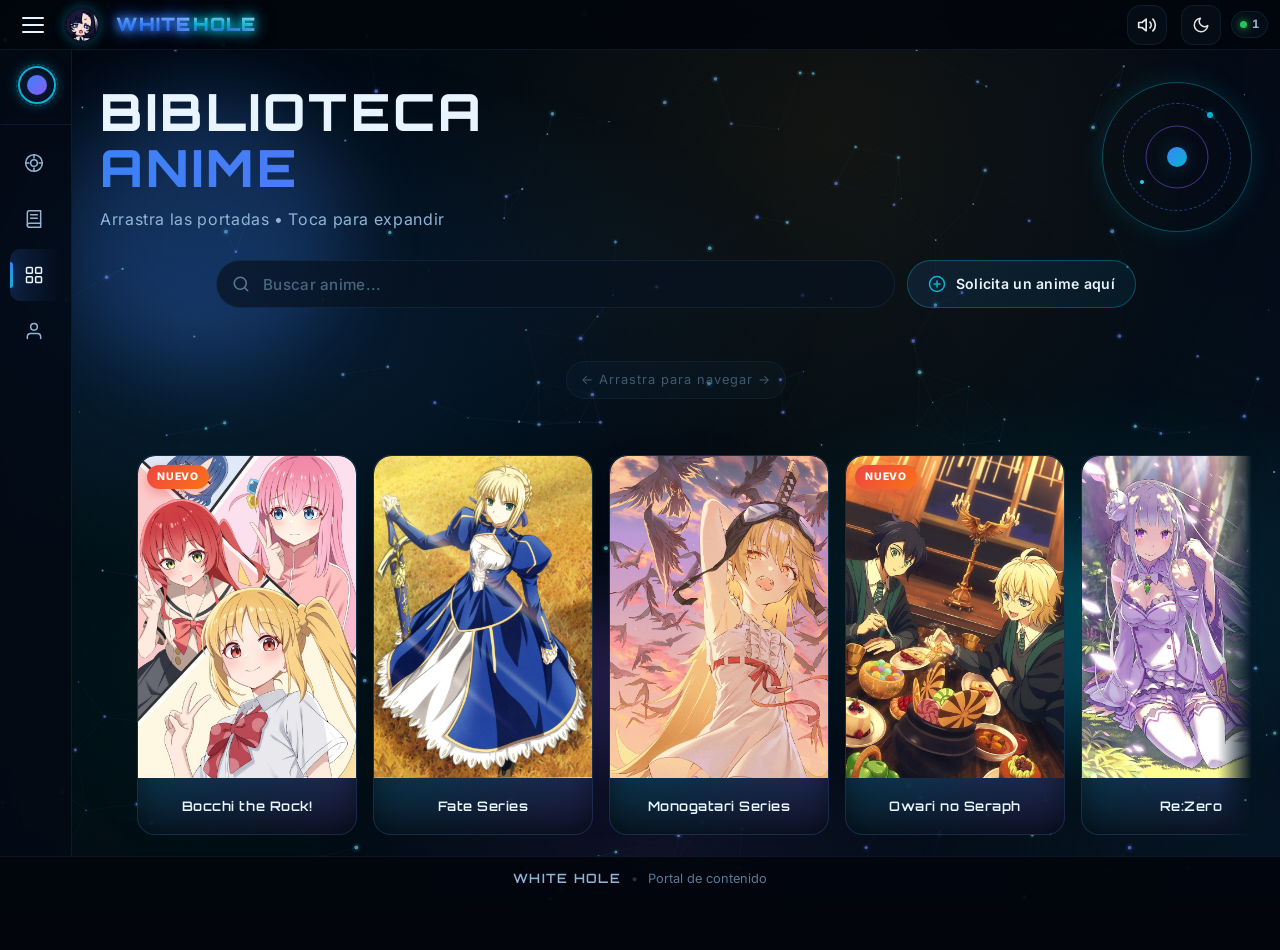
==== pages/library.html @ 698a4199 "White Hole Web (Prueba) Versión lanzable sujeta a cambios de la página web y con textos genéricos" ====
<!DOCTYPE html>
<html lang="es" data-theme="dark">
<head>
  <meta charset="UTF-8">
  <meta name="viewport" content="width=device-width, initial-scale=1.0">
  <title>White Hole — Biblioteca Anime</title>
  <script>
    (function(){
      var f=['favicon.png','favicon-mahiru.png','favicon-saffi.png'];
      var i=Math.floor(Math.random()*f.length);
      var l=document.createElement('link');
      l.rel='icon'; l.type='image/png';
      l.href='../assets/images/'+f[i];
      document.head.appendChild(l);
    })();
  </script>

<link rel="stylesheet" href="../assets/css/main.css">
  <link rel="stylesheet" href="../assets/css/library.css">
  <link rel="preconnect" href="https://fonts.googleapis.com">
  <link rel="preconnect" href="https://fonts.gstatic.com" crossorigin>
  <link href="https://fonts.googleapis.com/css2?family=Orbitron:wght@400;500;600;700;800;900&family=Inter:wght@300;400;500;600;700&display=swap" rel="stylesheet">
</head>
<body data-page="library">
  <div class="bg-layer bg-parallax-1"></div>
  <div class="bg-layer bg-parallax-2"></div>
  <div class="bg-layer bg-parallax-3"></div>
  <div class="noise-overlay"></div>
  <div class="bg-aurora"></div>
  <div class="floating-orbs">
    <div class="orb orb-1"></div>
    <div class="orb orb-2"></div>
    <div class="orb orb-3"></div>
  </div>
  <canvas id="particles"></canvas>
  <div class="cursor-glow" id="cursorGlow"></div>

  <header class="top-bar">
    <button class="menu-toggle" id="menuToggle" aria-label="Abrir menú">
      <span class="menu-icon">
        <span></span><span></span><span></span>
      </span>
    </button>
        <div class="site-logo-wrap" id="siteLogoWrap" aria-hidden="true">
      <img class="site-logo site-logo-a" src="../assets/images/logo-emiru.jpg" alt="" data-light="../assets/images/logo-emiru.jpg" data-dark="../assets/images/logo-emiru-dark.jpg">
      <img class="site-logo site-logo-b" src="../assets/images/logo-mahiru.jpg" alt="" data-light="../assets/images/logo-mahiru.jpg" data-dark="../assets/images/logo-mahiru-dark.jpg">
    </div>
    <h1 class="site-title site-title-enter">
      <span class="title-glow">WHITE</span>
      <span class="title-hole">HOLE</span>
    </h1>
    <div class="top-bar-spacer"></div>
    <div class="music-controls">
<button class="music-toggle top-music" id="musicToggle" aria-label="Silenciar música" title="Música">
      <span class="music-icon on"><img src="../assets/images/icons/volume-on.svg" alt=""></span>
      <span class="music-icon off"><img src="../assets/images/icons/volume-off.svg" alt=""></span>
    </button>
      <span class="volume-pct" id="volumePct">20%</span>
      <div class="volume-track-wrap"><input type="range" id="volumeSlider" class="volume-slider" min="0" max="100" value="20" aria-label="Volumen"></div>
    </div>
    <button class="theme-toggle top-theme" id="themeToggle" aria-label="Cambiar tema">
      <span class="theme-icon sun"><img src="../assets/images/icons/sun.svg" alt=""></span>
      <span class="theme-icon moon"><img src="../assets/images/icons/moon.svg" alt=""></span>
    </button>
    <div class="visit-counter" title="En línea">
      <span class="dot"></span>
      <span id="onlineCount">1</span>
    </div>

  </header>

  <aside class="sidebar" id="sidebar">
    <div class="sidebar-inner">
      <div class="sidebar-header">
        <div class="logo-mark">
          <div class="logo-ring"></div>
          <div class="logo-core"></div>
        </div>
        <span class="sidebar-brand">WH</span>
      </div>
      <nav class="side-nav">
        <a href="../index.html" class="side-link" data-page="home">
          <span class="side-icon">
            <svg viewBox="0 0 24 24"><circle cx="12" cy="12" r="10"/><circle cx="12" cy="12" r="4"/><path d="M12 2v4M12 18v4M2 12h4M18 12h4"/></svg>
          </span>
          <span class="side-text">Inicio</span>
          <span class="side-indicator"></span>
        </a>
        <a href="novel.html" class="side-link" data-page="novel">
          <span class="side-icon">
            <svg viewBox="0 0 24 24"><path d="M4 19.5A2.5 2.5 0 0 1 6.5 17H20"/><path d="M6.5 2H20v20H6.5A2.5 2.5 0 0 1 4 19.5v-15A2.5 2.5 0 0 1 6.5 2z"/><path d="M8 7h8M8 11h8"/></svg>
          </span>
          <span class="side-text">Novela Web</span>
          <span class="side-indicator"></span>
        </a>
        <a href="library.html" class="side-link active" data-page="library">
          <span class="side-icon">
            <svg viewBox="0 0 24 24"><rect x="3" y="3" width="7" height="7" rx="1"/><rect x="14" y="3" width="7" height="7" rx="1"/><rect x="3" y="14" width="7" height="7" rx="1"/><rect x="14" y="14" width="7" height="7" rx="1"/></svg>
          </span>
          <span class="side-text">Biblioteca</span>
          <span class="side-indicator"></span>
        </a>
        <a href="owner.html" class="side-link" data-page="owner">
          <span class="side-icon">
            <svg viewBox="0 0 24 24"><path d="M20 21v-2a4 4 0 0 0-4-4H8a4 4 0 0 0-4 4v2"/><circle cx="12" cy="7" r="4"/></svg>
          </span>
          <span class="side-text">Owner</span>
          <span class="side-indicator"></span>
        </a>
      </nav>
</div>
    </div>
  </aside>

  <main class="main-content" id="mainContent">
    <section class="hero-section">
      <div class="hero-text">
        <h2 class="hero-title">
          <span class="line">BIBLIOTECA</span>
          <span class="line accent">ANIME</span>
        </h2>
        <p class="hero-sub">Arrastra las portadas • Toca para expandir</p>
      </div>
      <div class="hero-deco">
        <div class="orbit orbit-1"></div>
        <div class="orbit orbit-2"></div>
        <div class="orbit orbit-3"></div>
        <div class="core-pulse"></div>
      </div>
    </section>

    <div class="library-search-wrap">
      <div class="library-search-row">
        <div class="library-search">
          <svg class="search-icon" viewBox="0 0 24 24" fill="none" stroke="currentColor" stroke-width="2" stroke-linecap="round" stroke-linejoin="round">
            <circle cx="11" cy="11" r="8"/><path d="m21 21-4.35-4.35"/>
          </svg>
          <input type="search" id="animeSearch" class="search-input" placeholder="Buscar anime..." autocomplete="off" spellcheck="false" aria-label="Buscar anime">
          <button type="button" class="search-clear" id="searchClear" aria-label="Limpiar búsqueda" hidden>
            <svg viewBox="0 0 24 24" fill="none" stroke="currentColor" stroke-width="2" stroke-linecap="round" stroke-linejoin="round"><path d="M18 6 6 18M6 6l12 12"/></svg>
          </button>
        </div>
        <a href="https://discord.gg/J6RV8sxkGP" target="_blank" rel="noopener" class="btn-request-anime">
          <svg viewBox="0 0 24 24" fill="none" stroke="currentColor" stroke-width="2" stroke-linecap="round" stroke-linejoin="round">
            <circle cx="12" cy="12" r="10"/><path d="M12 8v8M8 12h8"/>
          </svg>
          <span>Solicita un anime aquí</span>
        </a>
      </div>
      <p class="search-count" id="searchCount"></p>
    </div>

    <div class="carousel-hint">← Arrastra para navegar →</div>
    <section class="carousel-section">
      <div class="carousel-wrapper" id="carouselWrapper">
        <div class="carousel-track" id="carouselTrack">
          <article class="anime-card" data-id="bocchi" data-title="Bocchi the Rock!"><span class="card-badge-nuevo">Nuevo</span>
            <div class="card-glow"></div>
            <div class="card-inner">
              <div class="card-particles"><span></span><span></span><span></span><span></span></div>
              <div class="card-image-wrap">
                <img src="../assets/images/animes/bocchi.jpg" alt="Bocchi the Rock!" loading="lazy" draggable="false">
                <div class="card-shine"></div>
              </div>
              <div class="card-title-bar">
                <h3>Bocchi the Rock!</h3>
              </div>
            </div>
          </article>

          <article class="anime-card" data-id="fate" data-title="Fate Series">
            <div class="card-glow"></div>
            <div class="card-inner">
              <div class="card-particles"><span></span><span></span><span></span><span></span></div>
              <div class="card-image-wrap">
                <img src="../assets/images/animes/fate.jpg" alt="Fate Series" loading="lazy" draggable="false">
                <div class="card-shine"></div>
              </div>
              <div class="card-title-bar">
                <h3>Fate Series</h3>
              </div>
            </div>
          </article>

          <article class="anime-card" data-id="monogatari" data-title="Monogatari Series">
            <div class="card-glow"></div>
            <div class="card-inner">
              <div class="card-particles"><span></span><span></span><span></span><span></span></div>
              <div class="card-image-wrap">
                <img src="../assets/images/animes/monogatari.jpg" alt="Monogatari Series" loading="lazy" draggable="false">
                <div class="card-shine"></div>
              </div>
              <div class="card-title-bar">
                <h3>Monogatari Series</h3>
              </div>
            </div>
          </article>

          <article class="anime-card" data-id="seraph" data-title="Owari no Seraph"><span class="card-badge-nuevo">Nuevo</span>
            <div class="card-glow"></div>
            <div class="card-inner">
              <div class="card-particles"><span></span><span></span><span></span><span></span></div>
              <div class="card-image-wrap">
                <img src="../assets/images/animes/seraph.jpg" alt="Owari no Seraph" loading="lazy" draggable="false">
                <div class="card-shine"></div>
              </div>
              <div class="card-title-bar">
                <h3>Owari no Seraph</h3>
              </div>
            </div>
          </article>

          <article class="anime-card" data-id="rezero" data-title="Re:Zero kara Hajimeru Isekai Seikatsu">
            <div class="card-glow"></div>
            <div class="card-inner">
              <div class="card-particles"><span></span><span></span><span></span><span></span></div>
              <div class="card-image-wrap">
                <img src="../assets/images/animes/rezero.jpg" alt="Re:Zero" loading="lazy" draggable="false">
                <div class="card-shine"></div>
              </div>
              <div class="card-title-bar">
                <h3>Re:Zero</h3>
              </div>
            </div>
          </article>

          <article class="anime-card" data-id="shana" data-title="Shakugan no Shana">
            <div class="card-glow"></div>
            <div class="card-inner">
              <div class="card-particles"><span></span><span></span><span></span><span></span></div>
              <div class="card-image-wrap">
                <img src="../assets/images/animes/shana.jpg" alt="Shakugan no Shana" loading="lazy" draggable="false">
                <div class="card-shine"></div>
              </div>
              <div class="card-title-bar">
                <h3>Shakugan no Shana</h3>
              </div>
            </div>
          </article>

          <article class="anime-card" data-id="umamusume" data-title="Uma Musume: Pretty Derby">
            <div class="card-glow"></div>
            <div class="card-inner">
              <div class="card-particles"><span></span><span></span><span></span><span></span></div>
              <div class="card-image-wrap">
                <img src="../assets/images/animes/umamusume.jpg" alt="Uma Musume" loading="lazy" draggable="false">
                <div class="card-shine"></div>
              </div>
              <div class="card-title-bar">
                <h3>Uma Musume: Pretty Derby</h3>
              </div>
            </div>
          </article>
        </div>
      </div>
      
    </section>
  </main>

  <div class="modal-overlay" id="modalOverlay">
    <div class="modal-backdrop"></div>
    <div class="modal-content" id="modalContent">
      <button class="modal-close" id="modalClose" aria-label="Cerrar">
        <svg viewBox="0 0 24 24"><path d="M18 6L6 18M6 6l12 12"/></svg>
      </button>
      <div class="modal-body">
        <div class="modal-image-side">
          <img id="modalImg" src="" alt="">
          <div class="modal-img-glow"></div>
        </div>
        <div class="modal-info-side">
          <h2 id="modalTitle"></h2>
          <div class="modal-tags" id="modalTags"></div>
          <div class="modal-actions" id="modalActions">
            <button type="button" class="btn-password" id="modalPasswordBtn" hidden>
              <svg viewBox="0 0 24 24" fill="none" stroke="currentColor" stroke-width="2" stroke-linecap="round" stroke-linejoin="round"><rect x="3" y="11" width="18" height="11" rx="2"/><path d="M7 11V7a5 5 0 0 1 10 0v4"/></svg>
              <span>Ver clave</span>
            </button>
            <div class="password-reveal" id="passwordReveal" hidden>
              <span class="password-label">Clave de extraíbles:</span>
              <code class="password-value" id="passwordValue"></code>
              <button type="button" class="password-copy" id="passwordCopy" title="Copiar">Copiar</button>
            </div>
            <div class="download-links" id="modalDownloads"></div>
          </div>
        </div>
      </div>
    </div>
  </div>

  <footer class="site-footer">
    <div class="footer-left">
      <span class="footer-brand">WHITE HOLE</span>
      <span class="footer-sep">•</span>
      <span class="footer-copy">Portal de contenido</span>
    </div>
</footer>

  <script src="../assets/js/main.js"></script>
  <script src="../assets/js/library.js"></script>
  <audio id="bgMusic" src="../assets/audio/bgm.mp3" loop preload="auto"></audio>
</body>
</html>
---- assets/css/main.css ----
/* ============================================
   WHITE HOLE — Core Styles v3
   Deep dark / Soft pastel · No pink · More effects
   ============================================ */

:root {
  /* Dark — deep cosmic tones */
  --bg-deep: #02050c;
  --bg-mid: #071018;
  --bg-card: rgba(8, 18, 32, 0.72);
  --bg-glass: rgba(120, 200, 255, 0.04);
  --text-primary: #e8f4ff;
  --text-secondary: #8fb4d4;
  --text-muted: #5a7a94;
  --accent-1: #3b82f6;   /* electric blue */
  --accent-2: #06b6d4;   /* cyan */
  --accent-3: #8b5cf6;   /* violet */
  --accent-4: #f59e0b;   /* amber */
  --accent-5: #14b8a6;   /* teal */
  --glow-1: rgba(59, 130, 246, 0.45);
  --glow-2: rgba(6, 182, 212, 0.4);
  --glow-3: rgba(139, 92, 246, 0.4);
  --border-glass: rgba(100, 180, 255, 0.1);
  --shadow-deep: 0 25px 50px -12px rgba(0, 0, 0, 0.75);
  --sidebar-w: 72px;
  --sidebar-expanded: 230px;
  --topbar-h: 50px;
  --footer-h: 44px;
  --radius: 16px;
  --radius-sm: 10px;
  --font-display: 'Orbitron', system-ui, sans-serif;
  --font-body: 'Inter', system-ui, sans-serif;
  --transition: 0.35s cubic-bezier(0.4, 0, 0.2, 1);
  --transition-fast: 0.2s cubic-bezier(0.4, 0, 0.2, 1);
  --transition-spring: 0.55s cubic-bezier(0.34, 1.56, 0.64, 1);
}

[data-theme="light"] {
  /* Light — soft pastels */
  --bg-deep: #f0f7ff;
  --bg-mid: #e4f0fa;
  --bg-card: rgba(255, 255, 255, 0.78);
  --bg-glass: rgba(80, 140, 200, 0.06);
  --text-primary: #1a2a3a;
  --text-secondary: #4a6a82;
  --text-muted: #7a9ab0;
  --accent-1: #5b9cf5;
  --accent-2: #4dd0e1;
  --accent-3: #a78bfa;
  --accent-4: #fbbf24;
  --accent-5: #5eead4;
  --glow-1: rgba(91, 156, 245, 0.3);
  --glow-2: rgba(77, 208, 225, 0.28);
  --glow-3: rgba(167, 139, 250, 0.28);
  --border-glass: rgba(100, 150, 200, 0.15);
  --shadow-deep: 0 20px 40px -12px rgba(60, 100, 140, 0.18);
}

*, *::before, *::after {
  box-sizing: border-box;
  margin: 0;
  padding: 0;
}

html {
  scroll-behavior: smooth;
  font-size: 16px;
}

body {
  font-family: var(--font-body);
  background: var(--bg-deep);
  color: var(--text-primary);
  min-height: 100vh;
  overflow-x: hidden;
  line-height: 1.5;
  transition: background 0.6s ease, color 0.6s ease;
}

/* ========== BACKGROUND LAYERS ========== */
.bg-layer {
  position: fixed;
  inset: 0;
  pointer-events: none;
  z-index: 0;
}

.bg-parallax-1 {
  background:
    radial-gradient(ellipse 90% 55% at 15% 35%, rgba(59, 130, 246, 0.16), transparent 55%),
    radial-gradient(ellipse 70% 45% at 85% 65%, rgba(6, 182, 212, 0.12), transparent 50%),
    radial-gradient(ellipse 50% 35% at 50% 95%, rgba(139, 92, 246, 0.1), transparent 50%);
  animation: bgFloat 26s ease-in-out infinite alternate;
}

.bg-parallax-2 {
  background:
    radial-gradient(circle at 65% 15%, rgba(245, 158, 11, 0.07), transparent 38%),
    radial-gradient(circle at 12% 75%, rgba(20, 184, 166, 0.08), transparent 40%);
  animation: bgFloat 32s ease-in-out infinite alternate-reverse;
}

.bg-parallax-3 {
  background-image:
    linear-gradient(135deg, transparent 35%, rgba(59, 130, 246, 0.04) 50%, transparent 65%),
    linear-gradient(45deg, transparent 25%, rgba(6, 182, 212, 0.035) 50%, transparent 75%);
  background-size: 220% 220%;
  animation: gradientShift 22s linear infinite;
}

/* Aurora ribbon */
.bg-aurora {
  position: fixed;
  inset: 0;
  pointer-events: none;
  z-index: 0;
  opacity: 0.35;
  background: linear-gradient(
    105deg,
    transparent 20%,
    rgba(59, 130, 246, 0.12) 35%,
    rgba(6, 182, 212, 0.1) 50%,
    rgba(139, 92, 246, 0.12) 65%,
    transparent 80%
  );
  background-size: 300% 100%;
  animation: auroraSlide 18s ease-in-out infinite;
  mix-blend-mode: screen;
}

[data-theme="light"] .bg-aurora {
  opacity: 0.25;
  mix-blend-mode: multiply;
}

@keyframes auroraSlide {
  0%, 100% { background-position: 0% 50%; }
  50% { background-position: 100% 50%; }
}

.noise-overlay {
  position: fixed;
  inset: 0;
  pointer-events: none;
  z-index: 1;
  opacity: 0.04;
  background-image: url("data:image/svg+xml,%3Csvg viewBox='0 0 256 256' xmlns='http://www.w3.org/2000/svg'%3E%3Cfilter id='n'%3E%3CfeTurbulence type='fractalNoise' baseFrequency='0.85' numOctaves='4' stitchTiles='stitch'/%3E%3C/filter%3E%3Crect width='100%25' height='100%25' filter='url(%23n)'/%3E%3C/svg%3E");
  mix-blend-mode: overlay;
}

#particles {
  position: fixed;
  inset: 0;
  width: 100%;
  height: 100%;
  pointer-events: none;
  z-index: 1;
}

/* Floating orbs */
.floating-orbs {
  position: fixed;
  inset: 0;
  pointer-events: none;
  z-index: 1;
  overflow: hidden;
}

.orb {
  position: absolute;
  border-radius: 50%;
  filter: blur(40px);
  opacity: 0.25;
  animation: orbFloat 20s ease-in-out infinite;
}

.orb-1 {
  width: 280px; height: 280px;
  background: var(--accent-1);
  top: 10%; left: 5%;
  animation-duration: 22s;
}

.orb-2 {
  width: 200px; height: 200px;
  background: var(--accent-2);
  top: 60%; right: 8%;
  animation-duration: 18s;
  animation-delay: -5s;
}

.orb-3 {
  width: 160px; height: 160px;
  background: var(--accent-3);
  bottom: 15%; left: 40%;
  animation-duration: 25s;
  animation-delay: -10s;
}

@keyframes orbFloat {
  0%, 100% { transform: translate(0, 0) scale(1); }
  33% { transform: translate(40px, -30px) scale(1.1); }
  66% { transform: translate(-30px, 25px) scale(0.9); }
}

@keyframes bgFloat {
  0% { transform: translate(0, 0) scale(1); }
  100% { transform: translate(-2.5%, 1.5%) scale(1.04); }
}

@keyframes gradientShift {
  0% { background-position: 0% 50%; }
  50% { background-position: 100% 50%; }
  100% { background-position: 0% 50%; }
}

/* ========== TOP BAR ========== */
.top-bar {
  position: fixed;
  top: 0;
  left: 0;
  right: 0;
  height: var(--topbar-h);
  display: flex;
  align-items: center;
  gap: 16px;
  padding: 0 14px 0 10px;
  background: rgba(2, 5, 12, 0.78);
  backdrop-filter: blur(22px) saturate(1.5);
  -webkit-backdrop-filter: blur(22px) saturate(1.5);
  border-bottom: 1px solid var(--border-glass);
  z-index: 100;
  transition: background 0.5s ease;
}

[data-theme="light"] .top-bar {
  background: rgba(240, 247, 255, 0.88);
}

.menu-toggle {
  width: 42px;
  height: 42px;
  border: none;
  background: transparent;
  cursor: pointer;
  display: flex;
  align-items: center;
  justify-content: center;
  border-radius: 12px;
  position: relative;
  transition: background var(--transition-fast), transform var(--transition-fast), box-shadow var(--transition-fast);
  flex-shrink: 0;
}

.menu-toggle:hover {
  background: var(--bg-glass);
  transform: scale(1.06);
  box-shadow: 0 0 20px var(--glow-2);
}

.menu-toggle:active {
  transform: scale(0.94);
}

.menu-icon {
  width: 24px;
  height: 18px;
  display: flex;
  flex-direction: column;
  justify-content: space-between;
  position: relative;
}

.menu-icon span {
  display: block;
  height: 2.5px;
  background: var(--text-primary);
  border-radius: 2px;
  transition: all 0.4s cubic-bezier(0.68, -0.55, 0.27, 1.55);
  transform-origin: center;
}

.menu-toggle.active .menu-icon span:nth-child(1) {
  transform: translateY(7.75px) rotate(45deg);
  background: var(--accent-2);
}

.menu-toggle.active .menu-icon span:nth-child(2) {
  opacity: 0;
  transform: scaleX(0);
}

.menu-toggle.active .menu-icon span:nth-child(3) {
  transform: translateY(-7.75px) rotate(-45deg);
  background: var(--accent-1);
}

.site-title {
  font-family: var(--font-display);
  font-size: 1.15rem;
  font-weight: 800;
  letter-spacing: 0.12em;
  display: flex;
  gap: 0.35em;
  user-select: none;
}

.title-glow {
  background: linear-gradient(135deg, var(--accent-2), var(--accent-5));
  -webkit-background-clip: text;
  background-clip: text;
  color: transparent;
  filter: drop-shadow(0 0 18px var(--glow-2));
  animation: titlePulse 4.5s ease-in-out infinite;
}

.title-hole {
  background: linear-gradient(135deg, var(--accent-1), var(--accent-3));
  -webkit-background-clip: text;
  background-clip: text;
  color: transparent;
  filter: drop-shadow(0 0 18px var(--glow-1));
  animation: titlePulse 4.5s ease-in-out infinite 0.6s;
}

@keyframes titlePulse {
  0%, 100% { filter: drop-shadow(0 0 14px currentColor) brightness(1); }
  50% { filter: drop-shadow(0 0 28px currentColor) brightness(1.2); }
}

.top-bar-spacer {
  flex: 1;
}

/* ========== SIDEBAR ========== */
.sidebar {
  position: fixed;
  top: var(--topbar-h);
  left: 0;
  bottom: var(--footer-h);
  width: var(--sidebar-w);
  background: rgba(4, 10, 20, 0.85);
  backdrop-filter: blur(20px) saturate(1.3);
  -webkit-backdrop-filter: blur(20px) saturate(1.3);
  border-right: 1px solid var(--border-glass);
  z-index: 80;
  transition: width var(--transition), background 0.5s, box-shadow 0.4s;
  overflow: hidden;
}

[data-theme="light"] .sidebar {
  background: rgba(245, 250, 255, 0.92);
}

.sidebar.expanded {
  width: var(--sidebar-expanded);
  box-shadow: 8px 0 40px rgba(0, 40, 80, 0.25);
}

.sidebar-inner {
  display: flex;
  flex-direction: column;
  height: 100%;
  padding: 16px 0;
}

.sidebar-header {
  display: flex;
  align-items: center;
  gap: 12px;
  padding: 0 18px 20px;
  border-bottom: 1px solid var(--border-glass);
  margin-bottom: 12px;
}

.logo-mark {
  width: 38px;
  height: 38px;
  position: relative;
  flex-shrink: 0;
}

.logo-ring {
  position: absolute;
  inset: 0;
  border: 2px solid var(--accent-2);
  border-radius: 50%;
  animation: spinSlow 14s linear infinite;
  box-shadow: 0 0 14px var(--glow-2);
}

.logo-ring::after {
  content: '';
  position: absolute;
  inset: -4px;
  border: 1px dashed rgba(6, 182, 212, 0.35);
  border-radius: 50%;
  animation: spinSlow 20s linear infinite reverse;
}

.logo-core {
  position: absolute;
  inset: 9px;
  background: linear-gradient(135deg, var(--accent-1), var(--accent-3));
  border-radius: 50%;
  box-shadow: 0 0 18px var(--glow-1);
  animation: corePulse 2.8s ease-in-out infinite;
}

@keyframes spinSlow {
  to { transform: rotate(360deg); }
}

@keyframes corePulse {
  0%, 100% { transform: scale(1); opacity: 1; }
  50% { transform: scale(0.82); opacity: 0.85; }
}

.sidebar-brand {
  font-family: var(--font-display);
  font-weight: 700;
  font-size: 1.1rem;
  letter-spacing: 0.15em;
  opacity: 0;
  transform: translateX(-10px);
  transition: opacity 0.3s, transform 0.3s;
  white-space: nowrap;
  background: linear-gradient(90deg, var(--accent-2), var(--accent-1));
  -webkit-background-clip: text;
  background-clip: text;
  color: transparent;
}

.sidebar.expanded .sidebar-brand {
  opacity: 1;
  transform: translateX(0);
}

.side-nav {
  display: flex;
  flex-direction: column;
  gap: 4px;
  padding: 0 10px;
  flex: 1;
}

.side-link {
  display: flex;
  align-items: center;
  gap: 14px;
  padding: 14px 12px;
  border-radius: var(--radius-sm);
  color: var(--text-secondary);
  text-decoration: none;
  position: relative;
  transition: color var(--transition-fast), background var(--transition-fast), transform var(--transition-fast);
  overflow: hidden;
}

.side-link::before {
  content: '';
  position: absolute;
  inset: 0;
  background: linear-gradient(90deg, var(--glow-1), transparent);
  opacity: 0;
  transition: opacity 0.3s;
}

.side-link:hover {
  color: var(--text-primary);
  background: var(--bg-glass);
  transform: translateX(4px);
}

.side-link:hover::before {
  opacity: 0.15;
}

.side-link.active {
  color: var(--text-primary);
  background: linear-gradient(90deg, rgba(59, 130, 246, 0.18), transparent);
}

.side-icon {
  width: 24px;
  height: 24px;
  flex-shrink: 0;
  display: flex;
  align-items: center;
  justify-content: center;
  position: relative;
  z-index: 1;
}

.side-icon svg {
  width: 20px;
  height: 20px;
  fill: none;
  stroke: currentColor;
  stroke-width: 1.8;
  stroke-linecap: round;
  stroke-linejoin: round;
  transition: transform 0.3s, filter 0.3s;
}

.side-link:hover .side-icon svg {
  transform: scale(1.15);
  filter: drop-shadow(0 0 6px var(--glow-2));
}

.side-text {
  font-size: 0.9rem;
  font-weight: 500;
  white-space: nowrap;
  opacity: 0;
  transform: translateX(-10px);
  transition: opacity 0.25s, transform 0.25s;
  position: relative;
  z-index: 1;
}

.sidebar.expanded .side-text {
  opacity: 1;
  transform: translateX(0);
}

.side-indicator {
  position: absolute;
  left: 0;
  top: 50%;
  transform: translateY(-50%) scaleY(0);
  width: 3px;
  height: 26px;
  background: linear-gradient(180deg, var(--accent-1), var(--accent-2));
  border-radius: 0 4px 4px 0;
  transition: transform 0.35s cubic-bezier(0.34, 1.56, 0.64, 1);
  box-shadow: 0 0 14px var(--glow-1);
}

.side-link.active .side-indicator {
  transform: translateY(-50%) scaleY(1);
}

.sidebar-footer {
  padding: 16px;
  border-top: 1px solid var(--border-glass);
}

.version-tag {
  font-size: 0.7rem;
  color: var(--text-muted);
  letter-spacing: 0.08em;
  text-align: center;
  opacity: 0;
  transition: opacity 0.3s;
}

.sidebar.expanded .version-tag {
  opacity: 1;
}

/* ========== MAIN CONTENT ========== */
.main-content {
  position: relative;
  z-index: 10;
  margin-left: var(--sidebar-w);
  margin-top: var(--topbar-h);
  margin-bottom: var(--footer-h);
  min-height: calc(100vh - var(--topbar-h) - var(--footer-h));
  padding: 32px 28px 48px;
  transition: margin-left var(--transition);
}

.sidebar.expanded ~ .main-content,
body.sidebar-open .main-content {
  margin-left: var(--sidebar-expanded);
}

/* ========== FOOTER ========== */
.site-footer {
  position: fixed;
  bottom: 0;
  left: 0;
  right: 0;
  min-height: var(--footer-h);
  height: auto;
  display: flex;
  align-items: center;
  justify-content: space-between;
  gap: 12px;
  padding: 6px 20px;
  background: rgba(2, 5, 12, 0.88);
  backdrop-filter: blur(18px);
  -webkit-backdrop-filter: blur(18px);
  border-top: 1px solid var(--border-glass);
  z-index: 90;
  transition: background 0.5s;
}

[data-theme="light"] .site-footer {
  background: rgba(240, 247, 255, 0.92);
}

.footer-left {
  display: flex;
  align-items: center;
  gap: 10px;
  font-size: 0.8rem;
  color: var(--text-muted);
  flex-shrink: 0;
}

.footer-brand {
  font-family: var(--font-display);
  font-weight: 600;
  letter-spacing: 0.1em;
  color: var(--text-secondary);
}

.footer-sep {
  opacity: 0.4;
}

.footer-social {
  display: flex;
  align-items: center;
  flex-wrap: wrap;
  justify-content: flex-end;
  gap: 8px;
  margin-left: auto;
  margin-right: 0;
  max-width: 72%;
}

.social-link {
  height: 34px;
  min-width: 34px;
  width: 34px;
  display: inline-flex;
  align-items: center;
  justify-content: flex-start;
  gap: 0;
  padding: 0 10px;
  border-radius: 12px;
  background: var(--bg-glass);
  border: 1px solid var(--border-glass);
  transition:
    width 0.4s cubic-bezier(0.34, 1.56, 0.64, 1),
    min-width 0.4s cubic-bezier(0.34, 1.56, 0.64, 1),
    padding 0.35s ease,
    gap 0.35s ease,
    transform 0.35s cubic-bezier(0.34, 1.56, 0.64, 1),
    background 0.3s ease,
    box-shadow 0.3s ease,
    border-color 0.3s ease;
  position: relative;
  overflow: hidden;
  text-decoration: none;
  color: var(--text-primary);
  white-space: nowrap;
}

.social-link::after {
  content: '';
  position: absolute;
  inset: 0;
  background: radial-gradient(circle at center, var(--glow-2), transparent 70%);
  opacity: 0;
  transition: opacity 0.3s;
  pointer-events: none;
}

.social-link:hover {
  width: auto;
  min-width: 110px;
  gap: 8px;
  padding: 0 14px 0 10px;
  transform: translateY(-5px);
}

.social-link:hover::after {
  opacity: 0.4;
}

/* Brand hover colors */
.social-link[data-brand="discord"]:hover {
  background: linear-gradient(135deg, rgba(88, 101, 242, 0.35), rgba(88, 101, 242, 0.15));
  border-color: rgba(88, 101, 242, 0.7);
  box-shadow: 0 12px 28px rgba(88, 101, 242, 0.4);
  color: #c7d2fe;
}
.social-link[data-brand="discord"]:hover::after {
  background: radial-gradient(circle at center, rgba(88, 101, 242, 0.5), transparent 70%);
}

.social-link[data-brand="mal"]:hover {
  background: linear-gradient(135deg, rgba(46, 81, 162, 0.4), rgba(46, 81, 162, 0.15));
  border-color: rgba(46, 81, 162, 0.75);
  box-shadow: 0 12px 28px rgba(46, 81, 162, 0.4);
  color: #a8c0ff;
}
.social-link[data-brand="mal"]:hover::after {
  background: radial-gradient(circle at center, rgba(46, 81, 162, 0.5), transparent 70%);
}

.social-link[data-brand="novela"]:hover {
  background: linear-gradient(135deg, rgba(6, 182, 212, 0.35), rgba(20, 184, 166, 0.15));
  border-color: rgba(6, 182, 212, 0.7);
  box-shadow: 0 12px 28px rgba(6, 182, 212, 0.4);
  color: #a5f3fc;
}
.social-link[data-brand="novela"]:hover::after {
  background: radial-gradient(circle at center, rgba(6, 182, 212, 0.5), transparent 70%);
}

.social-link[data-brand="tiktok"]:hover {
  background: linear-gradient(135deg, rgba(37, 244, 238, 0.2), rgba(254, 44, 85, 0.2));
  border-color: rgba(254, 44, 85, 0.55);
  box-shadow: 0 12px 28px rgba(254, 44, 85, 0.3);
  color: #fff;
}
.social-link[data-brand="tiktok"]:hover::after {
  background: radial-gradient(circle at center, rgba(254, 44, 85, 0.4), transparent 70%);
}

.social-link[data-brand="twitch"]:hover {
  background: linear-gradient(135deg, rgba(145, 70, 255, 0.4), rgba(145, 70, 255, 0.15));
  border-color: rgba(145, 70, 255, 0.75);
  box-shadow: 0 12px 28px rgba(145, 70, 255, 0.45);
  color: #e9d5ff;
}
.social-link[data-brand="twitch"]:hover::after {
  background: radial-gradient(circle at center, rgba(145, 70, 255, 0.5), transparent 70%);
}

.social-link[data-brand="twitter"]:hover {
  background: linear-gradient(135deg, rgba(29, 155, 240, 0.35), rgba(29, 155, 240, 0.12));
  border-color: rgba(29, 155, 240, 0.7);
  box-shadow: 0 12px 28px rgba(29, 155, 240, 0.4);
  color: #bae6fd;
}
.social-link[data-brand="twitter"]:hover::after {
  background: radial-gradient(circle at center, rgba(29, 155, 240, 0.5), transparent 70%);
}

.social-link[data-brand="youtube"]:hover {
  background: linear-gradient(135deg, rgba(255, 0, 0, 0.35), rgba(255, 0, 0, 0.12));
  border-color: rgba(255, 0, 0, 0.65);
  box-shadow: 0 12px 28px rgba(255, 0, 0, 0.35);
  color: #fecaca;
}
.social-link[data-brand="youtube"]:hover::after {
  background: radial-gradient(circle at center, rgba(255, 0, 0, 0.45), transparent 70%);
}

.social-link img {
  width: 18px;
  height: 18px;
  flex-shrink: 0;
  filter: invert(0.9);
  transition: filter 0.3s;
  position: relative;
  z-index: 1;
}

[data-theme="light"] .social-link img {
  filter: invert(0.25);
}

.social-label {
  font-size: 0.78rem;
  font-weight: 600;
  letter-spacing: 0.04em;
  opacity: 0;
  max-width: 0;
  overflow: hidden;
  transform: translateX(-6px);
  transition:
    opacity 0.3s ease 0.05s,
    max-width 0.4s cubic-bezier(0.34, 1.56, 0.64, 1),
    transform 0.35s ease;
  position: relative;
  z-index: 1;
  color: var(--text-primary);
}

.social-link:hover .social-label {
  opacity: 1;
  max-width: 90px;
  transform: translateX(0);
}

.footer-right {
  display: none;
}

.theme-toggle {
  width: 40px;
  height: 40px;
  border: 1px solid var(--border-glass);
  background: var(--bg-glass);
  border-radius: 14px;
  cursor: pointer;
  display: flex;
  align-items: center;
  justify-content: center;
  position: relative;
  overflow: hidden;
  transition: transform var(--transition-spring), box-shadow var(--transition-fast), background var(--transition-fast);
}

.top-theme {
  margin-left: 8px;
  flex-shrink: 0;
}


.theme-toggle:hover {
  transform: scale(1.1) rotate(12deg);
  box-shadow: 0 0 28px var(--glow-2);
  background: linear-gradient(135deg, rgba(6, 182, 212, 0.18), rgba(139, 92, 246, 0.12));
}

.theme-icon {
  position: absolute;
  display: flex;
  align-items: center;
  justify-content: center;
  transition: opacity 0.4s, transform 0.45s cubic-bezier(0.34, 1.56, 0.64, 1);
}

.theme-icon img {
  width: 20px;
  height: 20px;
  filter: invert(0.9);
}

[data-theme="light"] .theme-icon img {
  filter: invert(0.25);
}

.theme-icon.sun {
  opacity: 0;
  transform: rotate(-120deg) scale(0.4);
}

.theme-icon.moon {
  opacity: 1;
  transform: rotate(0) scale(1);
}

[data-theme="light"] .theme-icon.sun {
  opacity: 1;
  transform: rotate(0) scale(1);
}

[data-theme="light"] .theme-icon.moon {
  opacity: 0;
  transform: rotate(120deg) scale(0.4);
}

/* ========== MUSIC TOGGLE ========== */
.music-controls {
  display: flex;
  flex-direction: row-reverse;
  align-items: center;
  gap: 8px;
  margin-left: 8px;
  flex-shrink: 0;
  position: relative;
}
.music-controls .music-toggle {
  margin-left: 0;
}
.volume-slider {
  width: 0;
  opacity: 0;
  pointer-events: none;
  height: 4px;
  accent-color: var(--accent-2);
  cursor: pointer;
  transition: width 0.35s ease, opacity 0.3s ease;
  direction: rtl; /* grows visually from mute toward left */
}
.volume-pct {
  position: absolute;
  right: 100%;
  margin-right: 8px;
  top: 50%;
  transform: translateY(-50%);
  font-size: 0.72rem;
  font-weight: 700;
  font-family: var(--font-display);
  letter-spacing: 0.04em;
  color: var(--accent-2);
  background: var(--bg-card);
  border: 1px solid var(--border-glass);
  border-radius: 8px;
  padding: 4px 8px;
  white-space: nowrap;
  opacity: 0;
  pointer-events: none;
  transition: opacity 0.25s;
  z-index: 50;
}
.music-controls.is-adjusting .volume-pct {
  opacity: 1;
}
.music-controls:hover .volume-slider,
.music-controls:focus-within .volume-slider,
.music-controls.is-open .volume-slider {
  width: 80px;
  opacity: 1;
  pointer-events: auto;
}
@media (max-width: 600px) {
  .volume-slider {
    width: 56px;
    opacity: 0.85;
    pointer-events: auto;
  }
}

.music-toggle {
  width: 40px;
  height: 40px;
  border: 1px solid var(--border-glass);
  background: var(--bg-glass);
  border-radius: 14px;
  cursor: pointer;
  display: flex;
  align-items: center;
  justify-content: center;
  position: relative;
  overflow: hidden;
  flex-shrink: 0;
  margin-left: 8px;
  transition: transform var(--transition-spring), box-shadow var(--transition-fast), background var(--transition-fast);
}

.music-toggle:hover {
  transform: scale(1.1);
  box-shadow: 0 0 24px var(--glow-3);
  background: linear-gradient(135deg, rgba(139, 92, 246, 0.2), rgba(59, 130, 246, 0.12));
}

.music-icon {
  position: absolute;
  display: flex;
  align-items: center;
  justify-content: center;
  transition: opacity 0.35s, transform 0.4s cubic-bezier(0.34, 1.56, 0.64, 1);
}

.music-icon img {
  width: 20px;
  height: 20px;
  filter: invert(0.9);
}

[data-theme="light"] .music-icon img {
  filter: invert(0.25);
}

.music-icon.on {
  opacity: 1;
  transform: scale(1);
}

.music-icon.off {
  opacity: 0;
  transform: scale(0.4);
}

.music-toggle.is-muted .music-icon.on {
  opacity: 0;
  transform: scale(0.4);
}

.music-toggle.is-muted .music-icon.off {
  opacity: 1;
  transform: scale(1);
}

.yt-music-host {
  position: fixed;
  width: 1px;
  height: 1px;
  opacity: 0;
  pointer-events: none;
  overflow: hidden;
  z-index: -1;
  bottom: 0;
  left: 0;
}

/* ========== BUTTONS ========== */
.btn-primary, .btn-outline, .btn-download, .btn-secondary {
  display: inline-flex;
  align-items: center;
  justify-content: center;
  gap: 10px;
  padding: 14px 28px;
  border-radius: 999px;
  font-family: var(--font-body);
  font-weight: 600;
  font-size: 0.95rem;
  letter-spacing: 0.02em;
  cursor: pointer;
  border: none;
  position: relative;
  overflow: hidden;
  transition: transform var(--transition-spring), box-shadow var(--transition-fast);
  text-decoration: none;
}

.btn-primary {
  background: linear-gradient(135deg, var(--accent-1), var(--accent-3));
  color: #fff;
  box-shadow: 0 8px 28px var(--glow-1);
}

.btn-primary:hover {
  transform: translateY(-4px) scale(1.04);
  box-shadow: 0 16px 40px var(--glow-1);
}

.btn-primary .btn-shine {
  position: absolute;
  top: 0;
  left: -100%;
  width: 55%;
  height: 100%;
  background: linear-gradient(90deg, transparent, rgba(255,255,255,0.35), transparent);
  transition: left 0.65s;
}

.btn-primary:hover .btn-shine {
  left: 130%;
}

.btn-outline {
  background: transparent;
  color: var(--text-primary);
  border: 1.5px solid var(--border-glass);
  backdrop-filter: blur(8px);
}

.btn-outline:hover {
  border-color: var(--accent-2);
  box-shadow: 0 0 28px var(--glow-2);
  transform: translateY(-3px);
}

.btn-download {
  background: linear-gradient(135deg, var(--accent-2), var(--accent-5));
  color: #021018;
  box-shadow: 0 8px 24px var(--glow-2);
}

.btn-download:hover {
  transform: translateY(-3px) scale(1.03);
  box-shadow: 0 14px 36px var(--glow-2);
}

.btn-secondary {
  background: var(--bg-glass);
  color: var(--text-secondary);
  border: 1px solid var(--border-glass);
}

.btn-secondary:hover {
  color: var(--text-primary);
  background: rgba(100, 180, 255, 0.1);
}

.btn-primary.large, .btn-outline.large {
  padding: 16px 36px;
  font-size: 1rem;
}

.btn-primary svg, .btn-outline svg, .btn-download svg {
  width: 18px;
  height: 18px;
  fill: none;
  stroke: currentColor;
  stroke-width: 2;
  stroke-linecap: round;
  stroke-linejoin: round;
}

/* Cursor glow follower */
.cursor-glow {
  position: fixed;
  width: 280px;
  height: 280px;
  border-radius: 50%;
  background: radial-gradient(circle, var(--glow-2) 0%, transparent 70%);
  pointer-events: none;
  z-index: 2;
  opacity: 0.18;
  transform: translate(-50%, -50%);
  transition: opacity 0.3s;
  mix-blend-mode: screen;
}

[data-theme="light"] .cursor-glow {
  opacity: 0.12;
  mix-blend-mode: multiply;
}

/* ========== RESPONSIVE ========== */
/* Mobile sidebar backdrop */
.sidebar-backdrop {
  display: none;
  position: fixed;
  inset: 0;
  top: var(--topbar-h);
  background: rgba(1, 4, 12, 0.55);
  backdrop-filter: blur(6px);
  -webkit-backdrop-filter: blur(6px);
  z-index: 75;
  opacity: 0;
  transition: opacity 0.4s ease;
  pointer-events: none;
}

.sidebar-backdrop.visible {
  display: block;
  opacity: 1;
  pointer-events: auto;
}

@media (max-width: 900px) {
  :root {
    --sidebar-w: 0px;
    --sidebar-expanded: 0px;
    --footer-h: 56px;
  }

  .sidebar {
    transform: translate3d(-105%, 0, 0);
    width: min(280px, 85vw) !important;
    bottom: 0;
    top: var(--topbar-h);
    transition:
      transform 0.45s cubic-bezier(0.22, 1, 0.36, 1),
      box-shadow 0.4s ease,
      background 0.5s;
    will-change: transform;
    border-right: 1px solid rgba(100, 180, 255, 0.12);
  }

  .sidebar.mobile-open {
    transform: translate3d(0, 0, 0);
    box-shadow:
      28px 0 60px rgba(0, 20, 40, 0.55),
      0 0 40px rgba(59, 130, 246, 0.12);
  }

  .sidebar .side-text,
  .sidebar .sidebar-brand,
  .sidebar .version-tag {
    opacity: 0;
    transform: translateX(-14px);
    transition:
      opacity 0.35s ease,
      transform 0.4s cubic-bezier(0.22, 1, 0.36, 1);
  }

  .sidebar.mobile-open .side-text,
  .sidebar.mobile-open .sidebar-brand,
  .sidebar.mobile-open .version-tag {
    opacity: 1;
    transform: translateX(0);
  }

  .sidebar.mobile-open .side-link:nth-child(1) .side-text { transition-delay: 0.08s; }
  .sidebar.mobile-open .side-link:nth-child(2) .side-text { transition-delay: 0.14s; }
  .sidebar.mobile-open .side-link:nth-child(3) .side-text { transition-delay: 0.2s; }
  .sidebar.mobile-open .sidebar-brand { transition-delay: 0.05s; }
  .sidebar.mobile-open .version-tag { transition-delay: 0.28s; }

  .sidebar.mobile-open .side-link {
    animation: sideLinkIn 0.45s cubic-bezier(0.22, 1, 0.36, 1) both;
  }
  .sidebar.mobile-open .side-link:nth-child(1) { animation-delay: 0.06s; }
  .sidebar.mobile-open .side-link:nth-child(2) { animation-delay: 0.12s; }
  .sidebar.mobile-open .side-link:nth-child(3) { animation-delay: 0.18s; }

  @keyframes sideLinkIn {
    from { opacity: 0.4; transform: translateX(-12px); }
    to { opacity: 1; transform: translateX(0); }
  }

  .main-content {
    margin-left: 0 !important;
    padding: 20px 14px 56px;
  }

  .site-title {
    font-size: 1.05rem;
    letter-spacing: 0.08em;
  }

  .footer-left .footer-copy {
    display: none;
  }

  .cursor-glow {
    display: none;
  }

  .btn-primary.large,
  .btn-outline.large {
    padding: 14px 24px;
    font-size: 0.92rem;
  }

  .top-bar {
    padding: 0 12px 0 8px;
  }
}

@media (max-width: 600px) {
  :root {
    --topbar-h: 46px;
    --footer-h: 70px;
  }

  .site-footer {
    padding: 10px 10px 12px;
    flex-wrap: wrap;
    gap: 8px;
  }

  .footer-left {
    width: 100%;
    justify-content: center;
    font-size: 0.72rem;
  }

  .footer-social {
    max-width: 100%;
    width: 100%;
    justify-content: center;
    gap: 6px;
  }

  .social-link {
    width: 36px;
    min-width: 36px;
    height: 36px;
    padding: 0 8px;
    border-radius: 10px;
  }

  .social-link:hover {
    min-width: 88px;
  }

  .social-link img {
    width: 16px;
    height: 16px;
  }

  .social-label {
    font-size: 0.68rem;
  }

  .theme-toggle.top-theme,
  .music-toggle {
    width: 40px;
    height: 40px;
  }

  .menu-toggle {
    width: 42px;
    height: 42px;
  }

  .main-content {
    padding: 16px 12px 72px;
  }

  .home-actions {
    width: 100%;
  }

  .btn-primary.large,
  .btn-outline.large {
    width: 100%;
  }
}

@media (max-width: 380px) {
  .site-title {
    font-size: 0.95rem;
  }

  .social-link:hover {
    min-width: 36px;
    width: 36px;
    gap: 0;
    padding: 0 8px;
  }

  .social-link:hover .social-label {
    opacity: 0;
    max-width: 0;
  }
}

img {
  max-width: 100%;
  height: auto;
  display: block;
}

/* no-select global */
html, body, img, svg, a, button, .main-content, .reader-body {
  -webkit-user-select: none !important;
  user-select: none !important;
  -webkit-user-drag: none;
}
img { pointer-events: none; }
a, button, input, .anime-card, .arc-card, .dl-chip, .side-link, .social-link {
  pointer-events: auto;
}
/* allow select only on revealed anime keys */
input, textarea,
.btn-password.is-revealed,
.btn-password.is-revealed span,
.allow-copy {
  -webkit-user-select: text !important;
  user-select: text !important;
  cursor: text;
}

/* ========== PAGE THEMES ========== */
body[data-page="home"] {
  --accent-1: #a8b0bc;
  --accent-2: #c5ccd6;
  --accent-3: #8b939e;
  --accent-4: #e8eaed;
  --glow-1: rgba(168, 176, 188, 0.35);
  --glow-2: rgba(197, 204, 214, 0.28);
  --glow-3: rgba(139, 147, 158, 0.3);
  transition: background 0.9s ease, color 0.6s ease;
}

body[data-page="novel"] {
  --accent-1: #eab308;
  --accent-2: #facc15;
  --accent-3: #ca8a04;
  --accent-4: #fde047;
  --glow-1: rgba(234, 179, 8, 0.42);
  --glow-2: rgba(250, 204, 21, 0.38);
  --glow-3: rgba(202, 138, 4, 0.35);
  transition: background 0.9s ease, color 0.6s ease;
}

html[data-theme="light"] body[data-page="novel"] {
  --accent-1: #fde047;
  --accent-2: #fef08a;
  --accent-3: #facc15;
  --accent-4: #fef9c3;
  --glow-1: rgba(253, 224, 71, 0.45);
  --glow-2: rgba(254, 240, 138, 0.4);
  --glow-3: rgba(250, 204, 21, 0.35);
}

/* Owner default: aquamarine; red after easter egg */
body[data-page="owner"] {
  --accent-1: #2dd4bf;
  --accent-2: #5eead4;
  --accent-3: #14b8a6;
  --accent-4: #99f6e4;
  --glow-1: rgba(45, 212, 191, 0.4);
  --glow-2: rgba(94, 234, 212, 0.35);
  --glow-3: rgba(20, 184, 166, 0.35);
  transition: background 1.2s ease, color 0.8s ease;
}

body[data-page="owner"].owner-awakened {
  --accent-1: #7f1d1d;
  --accent-2: #b91c1c;
  --accent-3: #991b1b;
  --accent-4: #dc2626;
  --glow-1: rgba(127, 29, 29, 0.5);
  --glow-2: rgba(185, 28, 28, 0.4);
  --glow-3: rgba(153, 27, 27, 0.4);
}

[data-theme="light"] body[data-page="owner"].owner-awakened,
body[data-page="owner"].owner-awakened[data-theme="light"] {
  --accent-1: #f87171;
  --accent-2: #fda4af;
  --accent-3: #fb7185;
  --accent-4: #fecdd3;
  --glow-1: rgba(248, 113, 113, 0.35);
  --glow-2: rgba(253, 164, 175, 0.3);
  --glow-3: rgba(251, 113, 133, 0.3);
}

/* deeper reds dark / pastel light when awakened - via html */
html[data-theme="dark"] body[data-page="owner"].owner-awakened {
  --accent-1: #7f1d1d;
  --accent-2: #b91c1c;
  --accent-3: #450a0a;
  --accent-4: #dc2626;
}

html[data-theme="light"] body[data-page="owner"].owner-awakened {
  --accent-1: #fca5a5;
  --accent-2: #fecaca;
  --accent-3: #fda4af;
  --accent-4: #ffe4e6;
  --glow-1: rgba(252, 165, 165, 0.4);
  --glow-2: rgba(254, 202, 202, 0.35);
}

body[data-page="library"] {
  --accent-1: #3b82f6;
  --accent-2: #06b6d4;
  --accent-3: #8b5cf6;
  --accent-4: #22d3ee;
}

/* ========== PAGE ENTER ========== */
@keyframes pageEnter {
  from {
    opacity: 0;
    transform: translateY(28px) scale(0.985);
    filter: blur(6px);
  }
  to {
    opacity: 1;
    transform: translateY(0) scale(1);
    filter: blur(0);
  }
}

@keyframes fadeRise {
  from { opacity: 0; transform: translateY(18px); }
  to { opacity: 1; transform: translateY(0); }
}

@keyframes shimmerBar {
  0% { background-position: 200% center; }
  100% { background-position: -200% center; }
}

@keyframes pulseRing {
  0% { box-shadow: 0 0 0 0 rgba(6, 182, 212, 0.45); }
  70% { box-shadow: 0 0 0 12px rgba(6, 182, 212, 0); }
  100% { box-shadow: 0 0 0 0 rgba(6, 182, 212, 0); }
}

@keyframes iconBob {
  0%, 100% { transform: translateY(0); }
  50% { transform: translateY(-3px); }
}

.main-content {
  animation: pageEnter 0.7s cubic-bezier(0.22, 1, 0.36, 1) both;
}

.main-content > section,
.main-content > .reader-header,
.main-content > .owner-hero,
.main-content > .arcs-section,
.main-content > .novel-features,
.main-content > .owner-cards {
  animation: fadeRise 0.65s cubic-bezier(0.22, 1, 0.36, 1) both;
}

.main-content > section:nth-child(1) { animation-delay: 0.05s; }
.main-content > section:nth-child(2) { animation-delay: 0.12s; }
.main-content > section:nth-child(3) { animation-delay: 0.18s; }
.main-content > section:nth-child(4) { animation-delay: 0.24s; }

/* ========== VOLUME UI ENHANCED ========== */
.music-controls {
  display: flex;
  flex-direction: row-reverse;
  align-items: center;
  gap: 10px;
  margin-left: 8px;
  flex-shrink: 0;
  position: relative;
}

.music-toggle {
  transition: transform 0.45s cubic-bezier(0.34, 1.56, 0.64, 1),
    box-shadow 0.35s ease, background 0.35s ease, border-color 0.35s ease !important;
}

.music-toggle:hover {
  animation: iconBob 0.9s ease infinite;
}

.music-toggle:not(.is-muted) {
  animation: pulseRing 2.4s ease-out infinite;
}

.volume-track-wrap {
  display: flex;
  align-items: center;
  width: 0;
  opacity: 0;
  overflow: hidden;
  pointer-events: none;
  transition: width 0.4s cubic-bezier(0.34, 1.56, 0.64, 1), opacity 0.3s ease;
}

.music-controls:hover .volume-track-wrap,
.music-controls:focus-within .volume-track-wrap,
.music-controls.is-open .volume-track-wrap {
  width: 110px;
  opacity: 1;
  pointer-events: auto;
}

.volume-slider {
  -webkit-appearance: none;
  appearance: none;
  width: 100%;
  height: 6px;
  border-radius: 999px;
  background: linear-gradient(90deg, var(--accent-3), var(--accent-2), var(--accent-1));
  background-size: 200% 100%;
  animation: shimmerBar 3s linear infinite;
  outline: none;
  cursor: pointer;
  direction: rtl;
  box-shadow: 0 0 12px var(--glow-2);
}

.volume-slider::-webkit-slider-thumb {
  -webkit-appearance: none;
  width: 16px;
  height: 16px;
  border-radius: 50%;
  background: #fff;
  border: 2px solid var(--accent-2);
  box-shadow: 0 0 12px var(--glow-2);
  cursor: pointer;
  transition: transform 0.25s cubic-bezier(0.34, 1.56, 0.64, 1);
}

.volume-slider::-webkit-slider-thumb:hover {
  transform: scale(1.25);
}

.volume-slider::-moz-range-thumb {
  width: 16px;
  height: 16px;
  border-radius: 50%;
  background: #fff;
  border: 2px solid var(--accent-2);
  box-shadow: 0 0 12px var(--glow-2);
  cursor: pointer;
}

.volume-pct {
  position: absolute;
  right: calc(100% + 6px);
  top: 50%;
  transform: translateY(-50%) translateX(6px) scale(0.9);
  font-size: 0.72rem;
  font-weight: 700;
  font-family: var(--font-display);
  letter-spacing: 0.04em;
  color: var(--accent-2);
  background: var(--bg-card);
  border: 1px solid var(--border-glass);
  border-radius: 8px;
  padding: 4px 8px;
  white-space: nowrap;
  opacity: 0;
  pointer-events: none;
  transition: opacity 0.25s, transform 0.35s cubic-bezier(0.34, 1.56, 0.64, 1);
  z-index: 50;
  box-shadow: 0 8px 20px rgba(0,0,0,0.25);
}

.music-controls.is-adjusting .volume-pct {
  opacity: 1;
  transform: translateY(-50%) translateX(0) scale(1);
}

@media (max-width: 600px) {
  .music-controls:hover .volume-track-wrap,
  .music-controls .volume-track-wrap {
    width: 72px;
    opacity: 0.9;
    pointer-events: auto;
  }
}

/* mobile-boost */
@media (max-width: 600px) {
  .top-bar { padding: 0 8px 0 6px !important; }
  .site-title { font-size: 0.95rem !important; letter-spacing: 0.06em !important; }
  .music-controls { gap: 4px; }
  .volume-pct { font-size: 0.65rem; padding: 3px 6px; }
  .footer-social { gap: 6px !important; flex-wrap: wrap; justify-content: flex-end; max-width: 70%; }
  .social-link { height: 30px !important; min-width: 30px !important; width: 30px !important; }
  .main-content { padding: 14px 10px 48px !important; }
  .side-link { padding: 12px 14px !important; }
}
@media (max-width: 400px) {
  .theme-toggle, .music-toggle { width: 36px !important; height: 36px !important; }
  .site-title .title-glow, .site-title .title-hole { font-size: 0.9rem; }
}

/* Site logo Emiru/Mahiru */
.site-logo-wrap {
  position: relative;
  width: 36px;
  height: 36px;
  flex-shrink: 0;
  margin-right: 10px;
  border-radius: 50%;
  overflow: hidden;
  border: 2px solid var(--border-glass);
  box-shadow: 0 0 12px var(--glow-2);
}
.site-logo {
  position: absolute;
  inset: 0;
  width: 100%;
  height: 100%;
  object-fit: cover;
  transition: opacity 0.55s ease;
  pointer-events: none;
}
/* old logo theme rules removed — cycle uses .show-b */

.site-title {
  display: flex;
  align-items: center;
  gap: 0.15em;
}
.site-title .title-glow,
.site-title .title-hole {
  display: inline-block;
  will-change: transform, filter, opacity;
}
.site-title .title-glow,
.site-title .title-hole {
  background: linear-gradient(90deg, var(--accent-1), var(--accent-2), var(--accent-4), var(--accent-3), var(--accent-1));
  background-size: 300% 100%;
  -webkit-background-clip: text;
  background-clip: text;
  color: transparent;
  animation: titleGradient 6s linear infinite, titleFloat 3.8s ease-in-out infinite;
}
.site-title-enter .title-glow {
  animation:
    titleEmerges 1.05s cubic-bezier(0.22, 1, 0.36, 1) both,
    titleGradient 6s linear 1.1s infinite,
    titleFloat 3.8s ease-in-out 1.1s infinite;
}
.site-title-enter .title-hole {
  animation:
    titleEmerges 1.05s cubic-bezier(0.22, 1, 0.36, 1) 0.14s both,
    titleGradient 6s linear 1.24s infinite,
    titleFloat 3.8s ease-in-out 1.24s infinite;
}
@keyframes titleGradient {
  0% { background-position: 0% 50%; }
  100% { background-position: 300% 50%; }
}
@keyframes titleFloat {
  0%, 100% { transform: translateY(0); filter: drop-shadow(0 0 6px var(--glow-2)); }
  50% { transform: translateY(-3px); filter: drop-shadow(0 0 16px var(--glow-1)); }
}
.site-title:hover .title-glow,
.site-title:hover .title-hole {
  animation-play-state: paused;
  filter: drop-shadow(0 0 18px var(--glow-2));
  transform: translateY(-1px);
  transition: filter 0.3s, transform 0.3s;
}

/* Visit counter */
.visit-counter {
  display: flex;
  align-items: center;
  gap: 5px;
  font-size: 0.72rem;
  font-weight: 700;
  font-variant-numeric: tabular-nums;
  color: var(--text-secondary);
  margin-left: 4px;
  padding: 4px 8px;
  border-radius: 999px;
  border: 1px solid var(--border-glass);
  background: var(--bg-glass);
  white-space: nowrap;
  min-width: 2.2em;
  justify-content: center;
}
.visit-counter .dot {
  width: 7px; height: 7px; border-radius: 50%;
  background: #22c55e;
  box-shadow: 0 0 8px #22c55e;
  animation: pulseRing 2s ease infinite;
}
@media (max-width: 600px) {
  .visit-counter { display: none; }
  .site-logo-wrap { width: 30px; height: 30px; margin-right: 6px; }
}

/* Genre filter */
.genre-filter-wrap { margin-bottom: 16px; }
.genre-filter-toggle {
  display: inline-flex; align-items: center; gap: 8px;
  padding: 8px 14px; border-radius: 999px;
  border: 1px solid var(--border-glass); background: var(--bg-glass);
  color: var(--text-secondary); font-weight: 600; font-size: 0.85rem;
  cursor: pointer; transition: border-color 0.3s, color 0.3s;
}
.genre-filter-toggle:hover { border-color: var(--accent-2); color: var(--text-primary); }
.genre-filter-panel {
  display: none; flex-wrap: wrap; gap: 8px; margin-top: 12px;
  padding: 12px; border-radius: 14px; background: var(--bg-card);
  border: 1px solid var(--border-glass);
}
.genre-filter-panel.open { display: flex; }
.genre-chip {
  padding: 6px 12px; border-radius: 999px; font-size: 0.75rem; font-weight: 600;
  border: 1px solid var(--border-glass); background: transparent;
  color: var(--text-secondary); cursor: pointer; transition: all 0.25s;
}
.genre-chip.active, .genre-chip:hover {
  border-color: var(--accent-2); color: var(--text-primary);
  background: color-mix(in srgb, var(--accent-2) 18%, transparent);
}

/* Chapter read icon */
.chapter-read-btn {
  flex-shrink: 0;
  width: 28px; height: 28px;
  border: 1px solid var(--border-glass);
  border-radius: 8px;
  background: var(--bg-glass);
  color: var(--text-muted);
  cursor: pointer;
  display: inline-flex; align-items: center; justify-content: center;
  transition: all 0.25s;
  padding: 0;
}
.chapter-read-btn svg { width: 16px; height: 16px; }
.chapter-read-btn.is-read {
  color: var(--accent-2);
  border-color: color-mix(in srgb, var(--accent-2) 50%, transparent);
  background: color-mix(in srgb, var(--accent-2) 15%, transparent);
}
.chapter-read-btn:hover { transform: scale(1.08); }










/* Logo cycle A/B */
.site-logo-wrap {
  animation: logoPulseRing 4s ease-in-out infinite;
}
@keyframes logoPulseRing {
  0%, 100% { box-shadow: 0 0 10px var(--glow-2); }
  50% { box-shadow: 0 0 18px var(--glow-1); }
}
.site-logo-a, .site-logo-b {
  position: absolute; inset: 0; width: 100%; height: 100%;
  object-fit: cover;
  transition: opacity 0.75s cubic-bezier(0.4, 0, 0.2, 1), transform 0.75s cubic-bezier(0.34, 1.56, 0.64, 1);
}
.site-logo-a { opacity: 1; transform: scale(1) rotate(0deg); }
.site-logo-b { opacity: 0; transform: scale(0.92) rotate(-4deg); }
.site-logo-wrap.show-b .site-logo-a { opacity: 0; transform: scale(0.92) rotate(4deg); }
.site-logo-wrap.show-b .site-logo-b { opacity: 1; transform: scale(1) rotate(0deg); }

/* Title emerges from logo */
.site-title-enter {
  overflow: hidden;
}
.site-title-enter .title-glow,
.site-title-enter .title-hole {
  animation: titleEmerges 1.1s cubic-bezier(0.22, 1, 0.36, 1) both;
}
.site-title-enter .title-hole { animation-delay: 0.12s; }
@keyframes titleEmerges {
  from {
    opacity: 0;
    transform: translateX(-28px) scale(0.85);
    filter: blur(6px);
  }
  to {
    opacity: 1;
    transform: translateY(0) translateX(0) scale(1);
    filter: blur(0);
  }
}

/* Genre filter beside search */
.library-search-row {
  display: flex;
  align-items: flex-start;
  gap: 10px;
  flex-wrap: wrap;
}
.genre-filter-wrap {
  position: relative;
  flex-shrink: 0;
  margin-bottom: 0 !important;
}
.genre-filter-panel {
  position: absolute;
  top: calc(100% + 8px);
  left: 0;
  z-index: 40;
  min-width: 220px;
  max-width: min(320px, 80vw);
}
@media (max-width: 600px) {
  .library-search-row { flex-direction: column; align-items: stretch; }
  .genre-filter-panel { position: static; max-width: none; }
}

/* header-controls-tight */
.music-controls { margin-left: 4px !important; gap: 6px !important; }
.theme-toggle.top-theme { margin-left: 4px !important; }
.site-logo-wrap { margin-right: 6px !important; }
.top-bar { gap: 4px; }

/* Genre filter above cards, high z-index */
.library-search-wrap { position: relative; z-index: 30; }
.genre-filter-wrap { position: relative; z-index: 35; }
.genre-filter-panel {
  position: absolute !important;
  top: calc(100% + 8px) !important;
  left: 0 !important;
  z-index: 50 !important;
  display: none;
  flex-wrap: wrap;
  gap: 8px;
  padding: 12px !important;
  border-radius: 14px;
  background: var(--bg-card) !important;
  border: 1px solid var(--border-glass);
  box-shadow: 0 16px 40px rgba(0,0,0,0.45);
  min-width: 240px;
  max-width: min(340px, 85vw);
}
.genre-filter-panel.open { display: flex !important; }
.carousel-section { position: relative; z-index: 1; }


.fan-lightbox {
  position: fixed; inset: 0; z-index: 800;
  display: flex; align-items: center; justify-content: center;
  gap: 16px;
  background: rgba(0,0,0,0.82);
  backdrop-filter: blur(12px);
  opacity: 0; visibility: hidden;
  transition: opacity 0.35s, visibility 0.35s;
  padding: 20px 12px;
}
.fan-lightbox.open { opacity: 1; visibility: visible; }
.fan-lightbox-inner {
  position: relative;
  max-width: min(860px, 78vw);
  max-height: 92vh;
  display: flex; flex-direction: column; align-items: center; gap: 12px;
  flex: 0 1 auto;
}
.fan-lightbox-inner img {
  max-width: 100%; max-height: 78vh;
  object-fit: contain;
  border-radius: 12px;
  box-shadow: 0 20px 60px rgba(0,0,0,0.5);
  pointer-events: none;
}
.fan-lightbox-desc {
  color: var(--text-secondary);
  font-size: 0.92rem;
  text-align: center;
  max-width: 560px;
}
.fan-lightbox-nav {
  position: relative;
  flex-shrink: 0;
  width: 48px; height: 48px; border-radius: 50%;
  border: 1px solid var(--border-glass);
  background: rgba(0,0,0,0.55);
  color: #fff; cursor: pointer;
  display: flex; align-items: center; justify-content: center;
  font-size: 1.5rem; line-height: 1;
  transition: background 0.25s, transform 0.25s;
}
.fan-lightbox-nav:hover { background: rgba(0,0,0,0.8); transform: scale(1.08); }
@media (max-width: 700px) {
  .fan-lightbox { gap: 6px; padding: 12px 4px; }
  .fan-lightbox-nav { width: 40px; height: 40px; }
  .fan-lightbox-inner { max-width: 72vw; }
}
.fan-lightbox-close {
  position: absolute; top: -8px; right: -8px;
  width: 36px; height: 36px; border-radius: 50%;
  border: none; background: rgba(0,0,0,0.6); color: #fff;
  cursor: pointer; font-size: 1.2rem;
}

@media (max-width: 600px) {
  .fan-lightbox-prev { left: 4px; }
  .fan-lightbox-next { right: 4px; }
}

/* mobile-2026 */
@media (max-width: 600px) {
  .owner-hero { flex-direction: column; text-align: center; padding: 24px 16px !important; gap: 20px !important; }
  .owner-avatar-wrap { width: 120px !important; height: 120px !important; margin: 0 auto; }
  
  .secret-vault { padding: 32px 16px; }
  .library-search-row { gap: 8px; }
  .btn-request-anime span { font-size: 0.8rem; }
  .top-bar { padding-inline: 6px !important; }
}

.lore-quote {
  max-width: 640px;
  margin: 28px auto 12px;
  padding: 20px 24px;
  border-radius: 16px;
  background: var(--bg-card);
  border: 1px solid var(--border-glass);
  text-align: center;
  animation: fadeRise 0.8s ease both 0.3s;
}
.lore-quote-text {
  font-size: clamp(0.95rem, 2.2vw, 1.15rem);
  line-height: 1.55;
  color: var(--text-primary);
  font-style: italic;
  margin-bottom: 10px;
}
.lore-quote-cite {
  font-size: 0.8rem;
  color: var(--accent-2);
  font-style: normal;
  letter-spacing: 0.04em;
}
.twitch-section {
  width: 100%; max-width: 900px;
  margin: 32px auto 16px;
  padding: 0 8px;
}
.twitch-section .section-heading {
  font-family: var(--font-display);
  font-size: 1.1rem;
  margin-bottom: 12px;
  color: var(--text-primary);
}
.twitch-embed-wrap {
  position: relative;
  width: 100%;
  padding-bottom: 56.25%;
  border-radius: 16px;
  overflow: hidden;
  border: 1px solid var(--border-glass);
  background: #0e0e10;
  box-shadow: 0 16px 40px rgba(0,0,0,0.35);
}
.twitch-iframe {
  position: absolute; inset: 0;
  width: 100%; height: 100%;
  border: 0;
}
.twitch-hint {
  margin-top: 10px;
  font-size: 0.78rem;
  color: var(--text-muted);
}
.twitch-hint a { color: var(--accent-2); }
.twitch-hint code { font-size: 0.75rem; }

/* Theater mode */
.theater-btn {
  position: fixed;
  bottom: 20px; right: 20px;
  z-index: 60;
  padding: 10px 16px;
  border-radius: 999px;
  border: 1px solid var(--border-glass);
  background: var(--bg-card);
  color: var(--text-primary);
  font-weight: 600;
  cursor: pointer;
  box-shadow: 0 8px 24px rgba(0,0,0,0.3);
  transition: transform 0.25s, background 0.25s;
}
.theater-btn:hover { transform: scale(1.05); }
body.theater-mode .top-bar,
body.theater-mode .sidebar,
body.theater-mode .site-footer,
body.theater-mode .side-rail,
body.theater-mode .sidebar-backdrop {
  opacity: 0 !important;
  pointer-events: none !important;
  visibility: hidden !important;
}
body.theater-mode {
  /* dim without resizing reader */
}
body.theater-mode::before { content: none; }
body.theater-mode .reader-main,
body.theater-mode .reader-body,
body.theater-mode .reader-header,
body.theater-mode .reader-nav,
body.theater-mode .theater-btn {
  position: relative;
  z-index: 45;
}
body.theater-mode .reader-body {
  box-shadow: 0 0 0 1px rgba(255,255,255,0.06), 0 24px 60px rgba(0,0,0,0.5);
}
.theater-btn {
  position: fixed !important;
  bottom: 20px !important;
  right: 20px !important;
  z-index: 70 !important;
}

/* Lightbox controls animation */
.fan-lightbox-nav,
.fan-lightbox-close {
  transition: transform 0.35s cubic-bezier(0.34, 1.56, 0.64, 1), background 0.25s, box-shadow 0.25s, opacity 0.3s;
  opacity: 0.85;
}
.fan-lightbox.open .fan-lightbox-nav,
.fan-lightbox.open .fan-lightbox-close {
  animation: lbBtnIn 0.45s cubic-bezier(0.34, 1.56, 0.64, 1) both;
}
.fan-lightbox.open .fan-lightbox-prev { animation-delay: 0.05s; }
.fan-lightbox.open .fan-lightbox-next { animation-delay: 0.1s; }
.fan-lightbox.open .fan-lightbox-close { animation-delay: 0.15s; }
@keyframes lbBtnIn {
  from { opacity: 0; transform: scale(0.6); }
  to { opacity: 0.9; transform: scale(1); }
}
.fan-lightbox-nav:hover,
.fan-lightbox-close:hover {
  opacity: 1;
  transform: scale(1.12);
  box-shadow: 0 0 20px rgba(255,255,255,0.2);
}
.fan-lightbox-nav:active,
.fan-lightbox-close:active {
  transform: scale(0.92);
}
.fan-lightbox-close {
  position: absolute;
  top: -48px;
  right: 0;
  width: 40px; height: 40px;
  border-radius: 50%;
  border: 1px solid var(--border-glass);
  background: rgba(0,0,0,0.55);
  color: #fff;
  cursor: pointer;
  font-size: 1.25rem;
}

/* global-polish-2026 */
a, button, .side-link, .anime-card, .arc-card, .btn-primary, .btn-outline {
  transition: transform 0.35s cubic-bezier(0.34, 1.56, 0.64, 1), opacity 0.3s ease, border-color 0.3s ease, box-shadow 0.35s ease, background 0.3s ease, color 0.25s ease;
}
.anime-card.filter-out {
  opacity: 0;
  transform: scale(0.92);
  pointer-events: none;
  transition: opacity 0.28s ease, transform 0.28s ease;
}
.anime-card.filter-in {
  animation: cardFilterIn 0.4s cubic-bezier(0.34, 1.56, 0.64, 1) both;
}
@keyframes cardFilterIn {
  from { opacity: 0; transform: scale(0.9) translateY(8px); }
  to { opacity: 1; transform: scale(1) translateY(0); }
}

/* Modal blur instant */
.modal-overlay {
  transition: opacity 0.2s ease, visibility 0.2s ease, backdrop-filter 0.15s ease !important;
  backdrop-filter: blur(0px);
  -webkit-backdrop-filter: blur(0px);
}
.modal-overlay.open,
body.modal-open .modal-overlay {
  backdrop-filter: blur(14px) saturate(1.1) !important;
  -webkit-backdrop-filter: blur(14px) saturate(1.1) !important;
}
body.modal-open .main-content {
  filter: blur(2px);
  transition: filter 0.15s ease;
}

.youtube-section {
  width: 100%; max-width: 900px;
  margin: 8px auto 20px;
}
.youtube-section .section-heading {
  font-family: var(--font-display);
  font-size: 1.05rem;
  margin-bottom: 12px;
  color: var(--text-primary);
}
.youtube-embed-wrap {
  position: relative;
  width: 100%;
  padding-bottom: 56.25%;
  border-radius: 16px;
  overflow: hidden;
  border: 1px solid var(--border-glass);
  background: #0e0e10;
  box-shadow: 0 16px 40px rgba(0,0,0,0.35);
}
.youtube-iframe {
  position: absolute; inset: 0;
  width: 100%; height: 100%; border: 0;
}

.reader-nav {
  display: flex;
  justify-content: space-between;
  align-items: center;
  gap: 12px;
  margin-top: 28px;
  flex-wrap: wrap;
}
.reader-nav-btn {
  padding: 10px 16px;
  border-radius: 999px;
  border: 1px solid var(--border-glass);
  background: var(--bg-card);
  color: var(--text-primary);
  text-decoration: none;
  font-weight: 600;
  font-size: 0.88rem;
}
.reader-nav-btn.is-disabled {
  opacity: 0.4;
  pointer-events: none;
}
.reader-nav-center {
  background: linear-gradient(135deg, var(--accent-3), var(--accent-1));
  border: none;
  color: #fff;
}

.secret-unlocked-msg {
  text-align: center;
  color: var(--accent-2);
  font-family: var(--font-display);
  letter-spacing: 0.08em;
  padding: 40px 20px;
}

@media (max-width: 600px) {
  .theater-btn { bottom: 12px !important; right: 12px !important; padding: 8px 12px; font-size: 0.85rem; }
  .youtube-section { padding: 0 4px; }
  .reader-nav { flex-direction: column; }
  .reader-nav-btn { width: 100%; text-align: center; }
  .lore-quote { margin-inline: 8px; padding: 16px; }
  .site-title .title-glow, .site-title .title-hole { font-size: 0.85rem; }
}

/* YouTube card */
.youtube-card {
  display: flex;
  align-items: center;
  gap: 16px;
  padding: 18px 20px;
  border-radius: 16px;
  border: 1px solid var(--border-glass);
  background: var(--bg-card);
  text-decoration: none;
  color: var(--text-primary);
  transition: transform 0.35s cubic-bezier(0.34, 1.56, 0.64, 1), border-color 0.3s, box-shadow 0.3s;
}
.youtube-card:hover {
  transform: translateY(-3px);
  border-color: #ff0033;
  box-shadow: 0 12px 32px rgba(255, 0, 51, 0.2);
}
.youtube-card-text {
  display: flex;
  flex-direction: column;
  gap: 4px;
  flex: 1;
}
.youtube-card-text strong { font-family: var(--font-display); font-size: 1.1rem; }
.youtube-card-text span { color: var(--text-muted); font-size: 0.88rem; }
.youtube-card-go { font-size: 1.4rem; color: #ff0033; }

/* Lightbox controls = anime modal close style */
.fan-lightbox-nav,
.fan-lightbox-close {
  width: 42px !important;
  height: 42px !important;
  border: none !important;
  background: rgba(0,0,0,0.45) !important;
  border-radius: 50% !important;
  color: #fff !important;
  cursor: pointer;
  display: flex !important;
  align-items: center;
  justify-content: center;
  font-size: 1.25rem !important;
  line-height: 1;
  transition: background 0.25s, transform 0.35s cubic-bezier(0.34, 1.56, 0.64, 1) !important;
  opacity: 1 !important;
  box-shadow: none !important;
}
.fan-lightbox-nav:hover,
.fan-lightbox-close:hover {
  background: rgba(59, 130, 246, 0.5) !important;
  transform: scale(1.1) !important;
}
.fan-lightbox-close:hover {
  transform: rotate(90deg) scale(1.1) !important;
}
.fan-lightbox-close {
  position: absolute !important;
  top: -52px !important;
  right: 0 !important;
}

/* Boot singularity */
.wh-boot {
  position: fixed; inset: 0; z-index: 100000;
  display: flex; flex-direction: column; align-items: center; justify-content: center;
  background: #030308;
  opacity: 0; transition: opacity 0.5s ease;
  pointer-events: all;
}
.wh-boot.show { opacity: 1; }
.wh-boot.hide { opacity: 0; pointer-events: none; }
.wh-boot-hole {
  width: 120px; height: 120px; position: relative;
  border-radius: 50%;
  background: radial-gradient(circle, #000 30%, #111 50%, transparent 70%);
  box-shadow: 0 0 40px rgba(120,160,255,0.25);
}
.wh-boot-disk {
  position: absolute; inset: -20%;
  border-radius: 50%;
  border: 2px solid transparent;
  border-top-color: rgba(180,200,255,0.6);
  border-bottom-color: rgba(100,140,255,0.3);
  animation: diskSpin 1.2s linear infinite;
}
.wh-boot-core {
  position: absolute; inset: 35%;
  border-radius: 50%; background: #000;
  box-shadow: 0 0 20px #000;
}
.wh-boot-text {
  margin-top: 20px;
  font-family: var(--font-display);
  letter-spacing: 0.2em;
  color: #c8d4f0;
  font-size: 0.85rem;
}

/* Extra themes */
html[data-theme="void"] {
  --bg-deep: #020203;
  --bg-mid: #0a0a0c;
  --bg-card: rgba(18,18,22,0.9);
  --accent-1: #6366f1;
  --accent-2: #a5b4fc;
  --accent-3: #4338ca;
  --accent-4: #c7d2fe;
  --text-primary: #e8e8f0;
  --glow-1: rgba(99,102,241,0.35);
}
html[data-theme="dawn"] {
  --bg-deep: #1a1410;
  --bg-mid: #241c16;
  --bg-card: rgba(40,32,24,0.92);
  --accent-1: #fb923c;
  --accent-2: #fdba74;
  --accent-3: #ea580c;
  --accent-4: #ffedd5;
  --text-primary: #faf6f1;
  --glow-1: rgba(251,146,60,0.35);
}
html[data-theme="ember"] {
  --bg-deep: #120808;
  --bg-mid: #1a0c0c;
  --bg-card: rgba(36,16,16,0.92);
  --accent-1: #ef4444;
  --accent-2: #f87171;
  --accent-3: #b91c1c;
  --accent-4: #fecaca;
  --text-primary: #fde8e8;
  --glow-1: rgba(239,68,68,0.35);
}

.last-visit {
  margin-top: 14px;
  font-size: 0.78rem;
  color: var(--text-muted);
}








.novel-progress-global {
  width: 100%; max-width: 900px;
  margin: 0 auto 28px;
  padding: 16px 18px;
  border-radius: 16px;
  background: var(--bg-card);
  border: 1px solid var(--border-glass);
}
.novel-progress-head {
  display: flex; justify-content: space-between; align-items: center;
  margin-bottom: 10px; font-size: 0.9rem;
}
.novel-progress-track {
  height: 10px; border-radius: 999px; background: rgba(0,0,0,0.25); overflow: hidden;
}
.novel-progress-fill {
  height: 100%; width: 0%;
  background: linear-gradient(90deg, var(--accent-3), var(--accent-2));
  border-radius: 999px;
  transition: width 0.6s ease;
}
.novel-progress-meta {
  margin-top: 8px; font-size: 0.78rem; color: var(--text-muted);
}

.characters-section {
  width: 100%; max-width: 900px;
  margin: 0 auto 36px;
}
.characters-section .section-heading {
  font-family: var(--font-display);
  margin-bottom: 16px;
}
.characters-grid {
  display: grid;
  grid-template-columns: repeat(auto-fill, minmax(200px, 1fr));
  gap: 14px;
}
.character-card {
  padding: 18px;
  border-radius: 16px;
  background: var(--bg-card);
  border: 1px solid var(--border-glass);
  text-align: center;
  transition: transform 0.35s, border-color 0.3s, box-shadow 0.3s;
}
.character-card:hover {
  transform: translateY(-4px);
  border-color: color-mix(in srgb, var(--accent-2) 45%, transparent);
  box-shadow: 0 12px 28px var(--glow-1);
}
.character-avatar {
  width: 88px; height: 88px; margin: 0 auto 12px;
  border-radius: 50%; overflow: hidden;
  border: 2px solid color-mix(in srgb, var(--accent-2) 40%, transparent);
}
.character-avatar img { width: 100%; height: 100%; object-fit: cover; }
.character-card h3 {
  font-family: var(--font-display); font-size: 1rem; margin-bottom: 4px;
}
.character-role {
  display: block; font-size: 0.75rem; color: var(--accent-2);
  margin-bottom: 8px; letter-spacing: 0.04em;
}
.character-card p {
  font-size: 0.85rem; color: var(--text-secondary); line-height: 1.45;
}

@media (max-width: 600px) {
  .characters-grid { grid-template-columns: 1fr; }
  
}

.secret-input-wrap {
  width: min(320px, 100%);
  margin: 0 auto 14px;
  padding: 3px;
  border-radius: 14px;
  background: linear-gradient(135deg, var(--accent-2), var(--accent-3), var(--accent-1));
  box-shadow: 0 0 24px var(--glow-1);
}
.secret-input {
  width: 100% !important;
  margin: 0 !important;
  display: block;
  padding: 14px 16px !important;
  border-radius: 12px !important;
  border: none !important;
  background: var(--bg-mid) !important;
  color: var(--text-primary) !important;
  text-align: center;
  font-size: 1.05rem !important;
  letter-spacing: 0.12em;
  outline: none;
}
.secret-input:focus {
  box-shadow: inset 0 0 0 1px color-mix(in srgb, var(--accent-2) 50%, transparent);
}
.secret-example {
  max-width: 560px;
  margin: 0 auto;
  padding: 32px 24px;
  text-align: center;
  background: var(--bg-card);
  border-radius: 20px;
  border: 1px solid var(--border-glass);
}
.secret-example-list {
  list-style: none;
  padding: 0;
  margin: 20px 0 0;
  text-align: left;
}
.secret-example-list li {
  padding: 10px 14px;
  margin-bottom: 8px;
  border-radius: 10px;
  background: var(--bg-mid);
  color: var(--text-secondary);
  font-size: 0.9rem;
  border: 1px solid var(--border-glass);
}

.blackhole-container.bh-holding {
  filter: brightness(1.35) saturate(1.25);
  transition: filter 0.3s;
}
.blackhole-container.bh-holding::after {
  content: '';
  position: absolute; inset: -8%;
  border-radius: 50%;
  border: 2px solid rgba(200,220,255,0.5);
  animation: bhHoldPulse 2s linear forwards;
  pointer-events: none;
}
@keyframes bhHoldPulse {
  from { transform: scale(0.85); opacity: 0.9; }
  to { transform: scale(1.15); opacity: 0.2; }
}

.theater-btn.theater-fixed {
  position: fixed !important;
  bottom: 20px !important;
  right: 20px !important;
  top: auto !important;
}


/* === Portal extensions on recovered backup === */
html[data-theme="void"] {
  --bg-deep:#06050f; --bg-mid:#100e1c; --bg-card:rgba(18,14,32,0.78);
  --text-primary:#e4e0ff; --text-secondary:#9b94c4; --text-muted:#6b658f;
  --accent-1:#6366f1; --accent-2:#a5b4fc; --accent-3:#818cf8; --accent-4:#f59e0b; --accent-5:#c4b5fd;
  --border-glass:rgba(130,120,255,0.12);
}
html[data-theme="ember"] {
  --bg-deep:#120606; --bg-mid:#1c0c0c; --bg-card:rgba(36,14,14,0.78);
  --text-primary:#ffe4e4; --text-secondary:#c49a9a; --text-muted:#9a6b6b;
  --accent-1:#ef4444; --accent-2:#f87171; --accent-3:#f97316; --accent-4:#fbbf24; --accent-5:#fecaca;
  --border-glass:rgba(255,120,100,0.12);
}
html[data-theme="abyss"] {
  --bg-deep:#041014; --bg-mid:#0a1c20; --bg-card:rgba(10,28,32,0.78);
  --text-primary:#d8f5f0; --text-secondary:#7aada4; --text-muted:#5a8a82;
  --accent-1:#14b8a6; --accent-2:#2dd4bf; --accent-3:#06b6d4; --accent-4:#f59e0b; --accent-5:#99f6e4;
  --border-glass:rgba(100,220,200,0.12);
}
html[data-theme="aero"] {
  --bg-deep:#062030; --bg-mid:#0a3040; --bg-card:rgba(20,50,70,0.72);
  --text-primary:#eafcff; --text-secondary:#8ec8d8; --text-muted:#5a9ab0;
  --accent-1:#38bdf8; --accent-2:#7dd3fc; --accent-3:#34d399; --accent-4:#fbbf24; --accent-5:#bae6fd;
  --border-glass:rgba(120,220,255,0.15);
}
html[data-theme="dawn"] {
  --bg-deep:#fff7ed; --bg-mid:#ffedd5; --bg-card:rgba(255,255,255,0.88);
  --text-primary:#431407; --text-secondary:#9a6b4a; --text-muted:#b8956e;
  --accent-1:#ea580c; --accent-2:#f97316; --accent-3:#f59e0b; --accent-4:#fbbf24; --accent-5:#fdba74;
  --border-glass:rgba(200,120,60,0.18);
}
html[data-theme="aurora"] {
  --bg-deep:#f5f3ff; --bg-mid:#ede9fe; --bg-card:rgba(255,255,255,0.88);
  --text-primary:#1e1b4b; --text-secondary:#6b658f; --text-muted:#8b85a8;
  --accent-1:#7c3aed; --accent-2:#8b5cf6; --accent-3:#a78bfa; --accent-4:#f59e0b; --accent-5:#c4b5fd;
  --border-glass:rgba(140,100,220,0.18);
}
html[data-theme="mist"] {
  --bg-deep:#f0fdfa; --bg-mid:#ccfbf1; --bg-card:rgba(255,255,255,0.88);
  --text-primary:#134e4a; --text-secondary:#5b8a84; --text-muted:#7aa8a2;
  --accent-1:#0d9488; --accent-2:#14b8a6; --accent-3:#2dd4bf; --accent-4:#f59e0b; --accent-5:#5eead4;
  --border-glass:rgba(60,160,140,0.18);
}
html[data-theme="aero-light"] {
  --bg-deep:#e0f2fe; --bg-mid:#bae6fd; --bg-card:rgba(255,255,255,0.85);
  --text-primary:#0c4a6e; --text-secondary:#4a7a96; --text-muted:#6a9ab0;
  --accent-1:#0284c7; --accent-2:#0ea5e9; --accent-3:#22d3ee; --accent-4:#f59e0b; --accent-5:#7dd3fc;
  --border-glass:rgba(60,140,200,0.2);
}

.theme-wrap { position: relative; z-index: 200; }
.theme-menu {
  position: absolute; top: calc(100% + 8px); right: 0;
  min-width: 250px; max-height: 70vh; overflow-y: auto; padding: 12px;
  border-radius: 14px; background: rgba(8,14,28,0.96); border: 1px solid var(--border-glass);
  box-shadow: 0 16px 40px rgba(0,0,0,0.45); z-index: 300;
}
.theme-menu.open { display: block; opacity: 1; visibility: visible; pointer-events: auto; transform: translateY(0) scale(1); }
html[data-theme="light"] .theme-menu,
html[data-theme="dawn"] .theme-menu,
html[data-theme="aurora"] .theme-menu,
html[data-theme="mist"] .theme-menu,
html[data-theme="aero-light"] .theme-menu { background: rgba(255,255,255,0.96); color: #1a2332; }
.theme-menu-label { font-size: 0.68rem; font-weight: 700; letter-spacing: 0.1em; text-transform: uppercase; color: var(--text-muted); margin: 8px 4px 6px; }
.theme-menu-grid { display: grid; grid-template-columns: 1fr 1fr; gap: 4px; }
.theme-opt {
  display: flex; align-items: center; gap: 8px; padding: 8px 10px; border-radius: 10px;
  border: 1px solid transparent; font-size: 0.8rem; font-weight: 600; width: 100%;
  background: transparent; color: var(--text-primary); cursor: pointer; text-align: left;
}
.theme-opt:hover { background: color-mix(in srgb, var(--accent-2) 12%, transparent); }
.theme-opt.is-active { border-color: var(--accent-2); color: var(--accent-2); background: color-mix(in srgb, var(--accent-2) 15%, transparent); }
.theme-swatch { width: 14px; height: 14px; border-radius: 50%; flex-shrink: 0; }
.theme-swatch[data-t="dark"] { background: linear-gradient(135deg,#0a1628,#3b82f6); }
.theme-swatch[data-t="void"] { background: linear-gradient(135deg,#100e1c,#6366f1); }
.theme-swatch[data-t="ember"] { background: linear-gradient(135deg,#1c0c0c,#ef4444); }
.theme-swatch[data-t="abyss"] { background: linear-gradient(135deg,#0a1c20,#14b8a6); }
.theme-swatch[data-t="aero"] { background: linear-gradient(135deg,#0a3040,#38bdf8); }
.theme-swatch[data-t="light"] { background: linear-gradient(135deg,#eef4fb,#3b82f6); }
.theme-swatch[data-t="aurora"] { background: linear-gradient(135deg,#f5f3ff,#8b5cf6); }
.theme-swatch[data-t="dawn"] { background: linear-gradient(135deg,#fff7ed,#f97316); }
.theme-swatch[data-t="mist"] { background: linear-gradient(135deg,#f0fdfa,#14b8a6); }
.theme-swatch[data-t="aero-light"] { background: linear-gradient(135deg,#e0f2fe,#0ea5e9); }
.theme-opt-check { margin-left: auto; opacity: 0; font-size: 0.75rem; }
.theme-opt.is-active .theme-opt-check { opacity: 1; }

.volume-pct { display: block !important; opacity: 0; }
.music-controls.is-adjusting .volume-pct,
.music-controls:hover .volume-pct { opacity: 1 !important; }

.card-badge-nuevo {
  position: absolute; top: 10px; left: 10px; z-index: 5;
  padding: 4px 10px; border-radius: 999px; font-size: 0.65rem; font-weight: 800;
  letter-spacing: 0.08em; text-transform: uppercase; color: #fff;
  background: linear-gradient(135deg, #ef4444, #f97316);
  box-shadow: 0 4px 12px rgba(239,68,68,0.4); pointer-events: none;
}
.anime-card { position: relative; }




/* ========== Frutiger Aero structural glass ========== */
html[data-theme="aero"] body,
html[data-theme="aero-light"] body {
  background:
    radial-gradient(ellipse 90% 60% at 15% 20%, rgba(78, 203, 255, 0.22), transparent 55%),
    radial-gradient(ellipse 70% 50% at 85% 75%, rgba(125, 255, 179, 0.15), transparent 50%),
    var(--bg-deep);
}
html[data-theme="aero-light"] body {
  background:
    radial-gradient(ellipse 100% 70% at 20% 0%, rgba(255,255,255,0.85), transparent 50%),
    radial-gradient(ellipse 80% 55% at 90% 30%, rgba(94, 200, 240, 0.45), transparent 55%),
    linear-gradient(180deg, #b8e0f5 0%, #d4f0fc 40%, #c8ebe0 100%);
}
html[data-theme="aero"] .top-bar,
html[data-theme="aero-light"] .top-bar,
html[data-theme="aero"] .sidebar,
html[data-theme="aero-light"] .sidebar,
html[data-theme="aero"] .site-footer,
html[data-theme="aero-light"] .site-footer {
  background: linear-gradient(180deg, rgba(255,255,255,0.18), rgba(255,255,255,0.05));
  backdrop-filter: blur(24px) saturate(1.6);
  -webkit-backdrop-filter: blur(24px) saturate(1.6);
  border-color: rgba(255,255,255,0.28);
}
html[data-theme="aero-light"] .top-bar,
html[data-theme="aero-light"] .sidebar,
html[data-theme="aero-light"] .site-footer {
  background: linear-gradient(180deg, rgba(255,255,255,0.75), rgba(220,245,255,0.45));
}
html[data-theme="aero"] .btn-primary,
html[data-theme="aero-light"] .btn-primary {
  background: linear-gradient(180deg, rgba(255,255,255,0.55) 0%, rgba(78,203,255,0.75) 25%, rgba(30,160,210,0.95) 100%) !important;
  border: 1px solid rgba(255,255,255,0.5) !important;
  box-shadow: 0 8px 24px rgba(30,140,200,0.35), inset 0 2px 0 rgba(255,255,255,0.6) !important;
}
html[data-theme="aero"] .floating-orbs .orb,
html[data-theme="aero-light"] .floating-orbs .orb {
  background: radial-gradient(circle at 30% 28%, rgba(255,255,255,0.85), rgba(120,220,255,0.35) 45%, transparent 70%);
  border-radius: 50%;
  filter: blur(1px);
}
html[data-theme="aero"] .bg-aurora,
html[data-theme="aero-light"] .bg-aurora {
  opacity: 0.55;
  mix-blend-mode: screen;
}

/* Theme option identity colors */
.theme-menu .theme-opt[data-theme="dark"] { color: #93c5fd; }
.theme-menu .theme-opt[data-theme="void"] { color: #c4b5fd; }
.theme-menu .theme-opt[data-theme="ember"] { color: #fca5a5; }
.theme-menu .theme-opt[data-theme="abyss"] { color: #5eead4; }
.theme-menu .theme-opt[data-theme="aero"] { color: #7dd3fc; }
.theme-menu .theme-opt[data-theme="light"] { color: #60a5fa; }
.theme-menu .theme-opt[data-theme="aurora"] { color: #c4b5fd; }
.theme-menu .theme-opt[data-theme="dawn"] { color: #fdba74; }
.theme-menu .theme-opt[data-theme="mist"] { color: #5eead4; }
.theme-menu .theme-opt[data-theme="aero-light"] { color: #38bdf8; }
.theme-menu .theme-opt.is-active { font-weight: 800; opacity: 1; }
.theme-menu .theme-opt:not(.is-active) { opacity: 0.8; }

/* Theater transitions */
body.theater-mode .top-bar,
body.theater-mode .sidebar,
body.theater-mode .site-footer,
body.theater-mode .sidebar-backdrop {
  opacity: 0;
  pointer-events: none;
  transition: opacity 0.4s ease;
}
body.theater-exiting .top-bar,
body.theater-exiting .sidebar,
body.theater-exiting .site-footer {
  opacity: 1;
  transition: opacity 0.4s ease;
}
#theaterToggle, .theater-btn, .theater-fab {
  position: fixed !important;
  bottom: 88px !important;
  right: 20px !important;
  top: auto !important;
  left: auto !important;
  z-index: 1500 !important;
  background: linear-gradient(135deg, var(--accent-1), var(--accent-2)) !important;
  color: #fff !important;
  border: 1px solid rgba(255,255,255,0.25) !important;
  box-shadow: 0 8px 28px color-mix(in srgb, var(--accent-2) 30%, transparent) !important;
}

/* Lore fade */
.lore-quote { transition: opacity 0.45s ease; }
.lore-quote.is-fading { opacity: 0.3; }

/* Logo enter */
.site-logo-wrap.logo-enter { animation: logoIn 0.7s ease both; }
@keyframes logoIn {
  from { opacity: 0; transform: scale(0.85); }
  to { opacity: 1; transform: scale(1); }
}
.site-logo-wrap.show-b .site-logo-a { opacity: 0 !important; }
.site-logo-wrap.show-b .site-logo-b { opacity: 1 !important; }
.site-logo-wrap .site-logo { transition: opacity 0.6s ease; }

/* BH swallow backgrounds */
.bh-bg-swallow {
  animation: bhBgSuck 2.2s cubic-bezier(0.55,0.02,0.35,1) forwards !important;
  transform-origin: var(--bh-x, 50%) var(--bh-y, 50%);
}
@keyframes bhBgSuck {
  to { transform: scale(0); opacity: 0; filter: blur(12px); }
}

/* Sun on light themes */
html[data-theme="light"] .theme-icon.moon,
html[data-theme="dawn"] .theme-icon.moon,
html[data-theme="aurora"] .theme-icon.moon,
html[data-theme="mist"] .theme-icon.moon,
html[data-theme="aero-light"] .theme-icon.moon { display: none !important; }
html[data-theme="light"] .theme-icon.sun,
html[data-theme="dawn"] .theme-icon.sun,
html[data-theme="aurora"] .theme-icon.sun,
html[data-theme="mist"] .theme-icon.sun,
html[data-theme="aero-light"] .theme-icon.sun { display: block !important; }

/* Ensure volume visible on hover */
.volume-pct { display: block !important; }


/* === UX polish batch === */

/* Scrollbars volume-style */
* {
  scrollbar-width: thin;
  scrollbar-color: color-mix(in srgb, var(--accent-2) 70%, transparent) color-mix(in srgb, var(--bg-mid) 50%, transparent);
}
*::-webkit-scrollbar { width: 7px; height: 7px; }
*::-webkit-scrollbar-track {
  background: color-mix(in srgb, var(--bg-mid) 60%, transparent);
  border-radius: 999px;
  margin: 4px;
}
*::-webkit-scrollbar-thumb {
  background: linear-gradient(180deg, var(--accent-2), var(--accent-1));
  border-radius: 999px;
  border: 2px solid transparent;
  background-clip: padding-box;
  box-shadow: 0 0 8px color-mix(in srgb, var(--accent-2) 40%, transparent);
}
*::-webkit-scrollbar-thumb:hover {
  background: linear-gradient(180deg, var(--accent-4, var(--accent-2)), var(--accent-2));
  background-clip: padding-box;
}

/* Modal blur instant — no delayed transition on overlay bg */
.modal-overlay,
.chapters-overlay,
.anime-modal,
[class*="overlay"] {
  transition: opacity 0.18s ease !important;
  backdrop-filter: blur(14px) !important;
  -webkit-backdrop-filter: blur(14px) !important;
}
.modal-overlay.open,
.chapters-overlay.open {
  opacity: 1 !important;
}

/* Mobile volume vertical downward */
@media (max-width: 900px) {
  .music-controls {
    position: relative;
  }
  .music-controls .volume-track-wrap {
    position: absolute;
    top: calc(100% + 6px);
    left: 50%;
    transform: translateX(-50%);
    width: 36px !important;
    height: 0;
    overflow: hidden;
    transition: height 0.28s ease;
    background: var(--bg-card);
    border: 1px solid var(--border-glass);
    border-radius: 12px;
    display: flex;
    align-items: center;
    justify-content: center;
    z-index: 250;
    padding: 0;
  }
  .music-controls:hover .volume-track-wrap,
  .music-controls.is-open .volume-track-wrap,
  .music-controls:focus-within .volume-track-wrap {
    height: 110px !important;
    width: 36px !important;
    padding: 10px 0;
  }
  .music-controls .volume-slider {
    width: 90px !important;
    height: 4px !important;
    transform: rotate(90deg);
    transform-origin: center center;
  }
  .music-controls .volume-pct {
    position: absolute;
    top: calc(100% + 122px);
    left: 50%;
    transform: translateX(-50%);
    right: auto;
  }
  /* Mobile sidebar force close states */
  .sidebar:not(.mobile-open) {
    transform: translateX(-105%) !important;
    pointer-events: none;
  }
  .sidebar.mobile-open {
    transform: translateX(0) !important;
    pointer-events: auto;
  }
}

/* Frutiger Aero bubbles enhanced */
html[data-theme="aero"] .floating-orbs,
html[data-theme="aero-light"] .floating-orbs {
  opacity: 1;
}
html[data-theme="aero"] .orb,
html[data-theme="aero-light"] .orb {
  background:
    radial-gradient(circle at 32% 28%, rgba(255,255,255,0.95) 0%, rgba(255,255,255,0.35) 18%, rgba(120,220,255,0.25) 42%, transparent 70%) !important;
  border: 1px solid rgba(255,255,255,0.35);
  box-shadow:
    inset 0 -10px 30px rgba(80,180,255,0.2),
    0 8px 40px rgba(80,200,255,0.25);
  filter: blur(0.5px) !important;
  animation: aeroBubble 12s ease-in-out infinite;
}
html[data-theme="aero"] .orb-1,
html[data-theme="aero-light"] .orb-1 { animation-duration: 14s; }
html[data-theme="aero"] .orb-2,
html[data-theme="aero-light"] .orb-2 { animation-duration: 11s; animation-direction: reverse; }
html[data-theme="aero"] .orb-3,
html[data-theme="aero-light"] .orb-3 { animation-duration: 16s; }
@keyframes aeroBubble {
  0%, 100% { transform: translate(0,0) scale(1); opacity: 0.85; }
  50% { transform: translate(12px, -18px) scale(1.08); opacity: 1; }
}
html[data-theme="aero"] .top-bar::after,
html[data-theme="aero-light"] .top-bar::after {
  content: '';
  position: absolute;
  inset: 0;
  background: linear-gradient(180deg, rgba(255,255,255,0.35), transparent 55%);
  pointer-events: none;
  border-radius: inherit;
}
html[data-theme="aero-light"] body::before {
  content: '';
  position: fixed;
  inset: 0;
  pointer-events: none;
  z-index: 0;
  background:
    radial-gradient(circle at 20% 30%, rgba(255,255,255,0.5) 0 2px, transparent 3px),
    radial-gradient(circle at 70% 60%, rgba(255,255,255,0.4) 0 1.5px, transparent 3px),
    radial-gradient(circle at 40% 80%, rgba(200,240,255,0.45) 0 2px, transparent 3px);
  background-size: 180px 180px, 220px 220px, 160px 160px;
  opacity: 0.55;
  animation: aeroSparkle 20s linear infinite;
}
@keyframes aeroSparkle {
  from { background-position: 0 0, 0 0, 0 0; }
  to { background-position: 180px 90px, -110px 140px, 80px -120px; }
}

/* BH advanced visuals */
body.bh-event-horizon-expand .blackhole-container {
  animation: bhExpand 2.5s cubic-bezier(0.2, 0.8, 0.2, 1) forwards;
  filter: brightness(1.6) contrast(1.2) saturate(1.4);
  z-index: 10000;
}
@keyframes bhExpand {
  0% { transform: scale(1); }
  40% { transform: scale(1.35); }
  100% { transform: scale(0.05); opacity: 0; }
}
body.bh-swallowing .main-content,
body.bh-swallowing .top-bar,
body.bh-swallowing .sidebar,
body.bh-swallowing .site-footer {
  animation: suckIn 2.4s cubic-bezier(0.55, 0.02, 0.25, 1) forwards;
  transform-origin: var(--bh-x, 50%) var(--bh-y, 50%);
}
.bh-bg-swallow {
  animation: suckIn 2.4s cubic-bezier(0.55, 0.02, 0.25, 1) forwards !important;
  transform-origin: var(--bh-x, 50%) var(--bh-y, 50%);
}
@keyframes suckIn {
  0% { transform: scale(1); filter: none; opacity: 1; }
  60% { filter: blur(6px) brightness(0.6); }
  100% { transform: scale(0); filter: blur(16px) brightness(0); opacity: 0; }
}
.blackhole-container.bh-holding {
  filter: brightness(1.5) saturate(1.5) drop-shadow(0 0 30px rgba(120,180,255,0.7));
}
.blackhole-container.bh-holding::before {
  content: '';
  position: absolute;
  inset: -18%;
  border-radius: 50%;
  border: 2px solid rgba(180,210,255,0.55);
  animation: holdRing 1.2s linear infinite;
  pointer-events: none;
}
@keyframes holdRing {
  from { transform: scale(0.85); opacity: 0.9; }
  to { transform: scale(1.25); opacity: 0; }
}

/* Owner egg */
.owner-charging {
  filter: brightness(1.35) saturate(1.4);
  transform: scale(1.04);
  transition: filter 0.2s, transform 0.2s;
  box-shadow: 0 0 40px rgba(239,68,68,0.45);
}
body.owner-awakened .owner-avatar,
body.owner-awakened #ownerAvatar {
  box-shadow: 0 0 0 3px rgba(239,68,68,0.5), 0 0 48px rgba(249,115,22,0.55);
  animation: eggPulse 2s ease-in-out infinite;
}
@keyframes eggPulse {
  0%, 100% { filter: brightness(1); }
  50% { filter: brightness(1.2) saturate(1.3); }
}
.owner-egg-flash {
  position: fixed;
  top: 20%;
  left: 50%;
  transform: translateX(-50%) translateY(-10px);
  padding: 12px 22px;
  border-radius: 999px;
  background: rgba(20,8,8,0.92);
  border: 1px solid rgba(239,68,68,0.5);
  color: #fecaca;
  font-family: var(--font-display);
  font-size: 0.85rem;
  letter-spacing: 0.08em;
  opacity: 0;
  pointer-events: none;
  z-index: 5000;
  transition: opacity 0.35s, transform 0.35s;
}
.owner-egg-flash, .owner-egg-flash.show { display: none !important; opacity: 0 !important;
  opacity: 1;
  transform: translateX(-50%) translateY(0);
}

/* Theater above footer */
#theaterToggle, .theater-btn, .theater-fab {
  position: fixed !important;
  bottom: calc(var(--footer-h, 56px) + 16px) !important;
  right: 20px !important;
  top: auto !important;
  left: auto !important;
  z-index: 1500 !important;
  display: inline-flex !important;
  align-items: center;
  gap: 8px;
  padding: 12px 18px !important;
  border-radius: 999px !important;
  background: linear-gradient(135deg, var(--accent-1), var(--accent-2)) !important;
  color: #fff !important;
  font-weight: 700 !important;
  font-size: 0.85rem !important;
  border: 1px solid rgba(255,255,255,0.25) !important;
  box-shadow: 0 10px 28px rgba(0,0,0,0.35) !important;
  opacity: 1 !important;
  visibility: visible !important;
  pointer-events: auto !important;
}
body.theater-mode #theaterToggle {
  background: linear-gradient(135deg, #ef4444, #f97316) !important;
}

/* Reader spacing vs header/footer */
.reader-main {
  padding-top: 12px !important;
  padding-bottom: 96px !important;
  margin-top: 0 !important;
}
.reader-header {
  margin-top: 8px !important;
  margin-bottom: 18px !important;
}
.reader-body {
  margin-top: 0 !important;
}


/* === Batch: icons, themes, BH realism, volume === */

/* Icons adapt to light themes */
html[data-theme="light"] .side-icon svg,
html[data-theme="dawn"] .side-icon svg,
html[data-theme="aurora"] .side-icon svg,
html[data-theme="mist"] .side-icon svg,
html[data-theme="aero-light"] .side-icon svg,
html[data-theme="light"] .menu-toggle .menu-icon span,
html[data-theme="dawn"] .menu-toggle .menu-icon span,
html[data-theme="aurora"] .menu-toggle .menu-icon span,
html[data-theme="mist"] .menu-toggle .menu-icon span,
html[data-theme="aero-light"] .menu-toggle .menu-icon span {
  color: var(--text-primary);
  stroke: var(--text-primary);
  background-color: var(--text-primary);
}
html[data-theme="light"] .social-link img,
html[data-theme="dawn"] .social-link img,
html[data-theme="aurora"] .social-link img,
html[data-theme="mist"] .social-link img,
html[data-theme="aero-light"] .social-link img,
html[data-theme="light"] .music-toggle img,
html[data-theme="dawn"] .music-toggle img,
html[data-theme="aurora"] .music-toggle img,
html[data-theme="mist"] .music-toggle img,
html[data-theme="aero-light"] .music-toggle img,
html[data-theme="light"] .theme-toggle img,
html[data-theme="dawn"] .theme-toggle img,
html[data-theme="aurora"] .theme-toggle img,
html[data-theme="mist"] .theme-toggle img,
html[data-theme="aero-light"] .theme-toggle img {
  filter: invert(1) brightness(0.25);
  opacity: 0.9;
}
html[data-theme="light"] .side-icon,
html[data-theme="dawn"] .side-icon,
html[data-theme="aurora"] .side-icon,
html[data-theme="mist"] .side-icon,
html[data-theme="aero-light"] .side-icon {
  color: var(--text-primary);
}

/* Theme ambient enhancements */
html[data-theme="void"] body {
  background:
    radial-gradient(ellipse 80% 50% at 30% 20%, rgba(99,102,241,0.14), transparent 55%),
    radial-gradient(ellipse 60% 40% at 80% 70%, rgba(139,92,246,0.1), transparent 50%),
    var(--bg-deep);
}
html[data-theme="ember"] body {
  background:
    radial-gradient(ellipse 70% 45% at 20% 30%, rgba(239,68,68,0.12), transparent 55%),
    radial-gradient(ellipse 50% 35% at 75% 60%, rgba(249,115,22,0.1), transparent 50%),
    var(--bg-deep);
}
html[data-theme="abyss"] body {
  background:
    radial-gradient(ellipse 75% 50% at 25% 25%, rgba(20,184,166,0.12), transparent 55%),
    radial-gradient(ellipse 55% 40% at 80% 70%, rgba(6,182,212,0.1), transparent 50%),
    var(--bg-deep);
}
html[data-theme="dawn"] body {
  background:
    radial-gradient(ellipse 90% 55% at 50% 0%, rgba(251,146,60,0.2), transparent 50%),
    radial-gradient(ellipse 60% 40% at 80% 80%, rgba(253,186,116,0.15), transparent 50%),
    var(--bg-deep);
}
html[data-theme="aurora"] body {
  background:
    radial-gradient(ellipse 80% 50% at 20% 20%, rgba(167,139,250,0.18), transparent 55%),
    radial-gradient(ellipse 60% 40% at 85% 70%, rgba(192,132,252,0.12), transparent 50%),
    var(--bg-deep);
}
html[data-theme="mist"] body {
  background:
    radial-gradient(ellipse 85% 55% at 40% 10%, rgba(45,212,191,0.18), transparent 50%),
    radial-gradient(ellipse 55% 40% at 90% 80%, rgba(94,234,212,0.12), transparent 50%),
    var(--bg-deep);
}

/* Aero orbs interactive transition */
html[data-theme="aero"] .orb,
html[data-theme="aero-light"] .orb {
  transition: translate 0.35s cubic-bezier(0.22, 1, 0.36, 1), transform 0.5s ease;
  will-change: translate;
  cursor: default;
  pointer-events: none;
}

/* Volume closes when not is-open */
.music-controls:not(:hover):not(.is-open):not(.is-adjusting) .volume-track-wrap {
  width: 0 !important;
  height: 0 !important;
  overflow: hidden;
}
.music-controls:not(:hover):not(.is-open):not(.is-adjusting) .volume-pct {
  opacity: 0 !important;
}

/* BH realism */
body.bh-swallowing {
  overflow: hidden !important;
}
body.bh-event-horizon-expand .blackhole-container {
  z-index: 10050 !important;
  box-shadow:
    0 0 0 2px rgba(180,210,255,0.4),
    0 0 40px 10px rgba(80,140,255,0.5),
    0 0 120px 40px rgba(20,40,80,0.8),
    0 0 200px 80px rgba(0,0,0,0.9);
}
body.bh-swallowing::after {
  content: '';
  position: fixed;
  inset: 0;
  z-index: 9990;
  pointer-events: none;
  background: radial-gradient(circle at var(--bh-x,50%) var(--bh-y,50%),
    transparent 0%,
    rgba(0,0,0,0.2) 8%,
    rgba(0,0,0,0.65) 22%,
    #000 48%);
  animation: bhVignette 2.6s ease forwards;
}
@keyframes bhVignette {
  0% { opacity: 0; transform: scale(1.4); }
  30% { opacity: 1; }
  70% { opacity: 1; transform: scale(0.3); }
  100% { opacity: 0; transform: scale(0); }
}
body.bh-swallowing .blackhole-container .accretion-disk {
  animation-duration: 0.4s !important;
  filter: brightness(2) saturate(1.8);
}
body.bh-swallowing .blackhole-container .photon-ring {
  box-shadow: 0 0 40px 12px rgba(180,220,255,0.7), inset 0 0 20px rgba(100,180,255,0.5);
}

/* Request anime beside search */
.library-search-row {
  display: flex !important;
  flex-wrap: wrap;
  align-items: center;
  gap: 12px;
}
.library-search-row .library-search {
  flex: 1 1 200px;
  min-width: 0;
}
.library-search-row .btn-request-anime {
  flex: 0 0 auto;
  white-space: nowrap;
}

/* Character avatars (favicon sources) */
.character-avatar {
  overflow: hidden;
  border-radius: 50%;
  border: 2px solid var(--border-glass);
  box-shadow: 0 0 20px color-mix(in srgb, var(--accent-2) 25%, transparent);
}
.character-avatar img {
  object-fit: cover;
  image-rendering: auto;
}

/* Owner uncovered state */
body.owner-uncovered #ownerAvatar,
body.owner-uncovered .owner-avatar img {
  box-shadow: 0 0 0 3px rgba(251,146,60,0.6), 0 0 60px rgba(239,68,68,0.5);
}

/* Hide boot if any residual */
.wh-boot { display: none !important; }


/* === Polish batch 2 === */

/* Theme menu open animation */
.theme-menu {
  display: block !important;
  opacity: 0;
  visibility: hidden;
  pointer-events: none;
  transform: translateY(-8px) scale(0.96);
  transform-origin: top right;
  transition: opacity 0.28s ease, transform 0.32s cubic-bezier(0.34, 1.56, 0.64, 1), visibility 0.28s;
}
.theme-menu.open {
  opacity: 1;
  visibility: visible;
  pointer-events: auto;
  transform: translateY(0) scale(1);
}

/* Theme switch crossfade */
html.theme-switching body,
html.theme-switching .top-bar,
html.theme-switching .sidebar,
html.theme-switching .main-content,
html.theme-switching .site-footer {
  transition: background 0.5s ease, color 0.45s ease, border-color 0.45s ease, box-shadow 0.45s ease !important;
}
html {
  transition: background 0.5s ease;
}
body {
  transition: background 0.5s ease, color 0.45s ease;
}

/* Aero orbs — no borders */
html[data-theme="aero"] .orb,
html[data-theme="aero-light"] .orb {
  border: none !important;
  outline: none !important;
  box-shadow:
    inset 0 -12px 28px rgba(80,180,255,0.18),
    0 10px 36px rgba(80,200,255,0.22) !important;
}

/* Light theme icons — comprehensive */
html[data-theme="light"] .social-link img,
html[data-theme="dawn"] .social-link img,
html[data-theme="aurora"] .social-link img,
html[data-theme="mist"] .social-link img,
html[data-theme="aero-light"] .social-link img,
html[data-theme="light"] .music-toggle img,
html[data-theme="dawn"] .music-toggle img,
html[data-theme="aurora"] .music-toggle img,
html[data-theme="mist"] .music-toggle img,
html[data-theme="aero-light"] .music-toggle img,
html[data-theme="light"] .theme-toggle img,
html[data-theme="dawn"] .theme-toggle img,
html[data-theme="aurora"] .theme-toggle img,
html[data-theme="mist"] .theme-toggle img,
html[data-theme="aero-light"] .theme-toggle img {
  filter: brightness(0) saturate(100%) invert(22%) sepia(20%) saturate(800%) hue-rotate(180deg) !important;
  opacity: 0.85;
}
html[data-theme="light"] .side-icon svg,
html[data-theme="dawn"] .side-icon svg,
html[data-theme="aurora"] .side-icon svg,
html[data-theme="mist"] .side-icon svg,
html[data-theme="aero-light"] .side-icon svg {
  stroke: var(--text-primary) !important;
  fill: none;
  color: var(--text-primary) !important;
}
html[data-theme="light"] .side-icon svg [fill]:not([fill="none"]),
html[data-theme="dawn"] .side-icon svg [fill]:not([fill="none"]),
html[data-theme="aurora"] .side-icon svg [fill]:not([fill="none"]),
html[data-theme="mist"] .side-icon svg [fill]:not([fill="none"]),
html[data-theme="aero-light"] .side-icon svg [fill]:not([fill="none"]) {
  fill: var(--text-primary) !important;
}
html[data-theme="light"] .menu-toggle .menu-icon span,
html[data-theme="dawn"] .menu-toggle .menu-icon span,
html[data-theme="aurora"] .menu-toggle .menu-icon span,
html[data-theme="mist"] .menu-toggle .menu-icon span,
html[data-theme="aero-light"] .menu-toggle .menu-icon span {
  background: var(--text-primary) !important;
}

/* BH — no square flash; disintegrate chrome toward center */
#bhStormStage,
.bh-storm-stage {
  background: transparent !important;
  overflow: visible !important;
}
#bhStormCanvas {
  background: transparent !important;
  display: block;
}
.bh-storm-flash {
  border-radius: 50% !important;
  background: radial-gradient(circle, rgba(200,220,255,0.35) 0%, transparent 60%) !important;
  width: 120vmax !important;
  height: 120vmax !important;
  left: var(--bh-x, 50%) !important;
  top: var(--bh-y, 50%) !important;
  transform: translate(-50%, -50%) !important;
  pointer-events: none;
}
body.bh-swallowing::after {
  background: radial-gradient(circle at var(--bh-x,50%) var(--bh-y,50%),
    transparent 0%,
    transparent 4%,
    rgba(0,0,0,0.35) 18%,
    rgba(0,0,0,0.85) 42%,
    #000 70%) !important;
  border-radius: 0 !important;
}
/* Chrome disintegrates into BH center */
.bh-disintegrate {
  animation: bhDisintegrate 2.2s cubic-bezier(0.4, 0, 0.2, 1) forwards !important;
  transform-origin: var(--bh-x, 50%) var(--bh-y, 50%) !important;
  will-change: transform, opacity, filter;
}
@keyframes bhDisintegrate {
  0% { transform: scale(1) translate(0,0); opacity: 1; filter: none; }
  35% { opacity: 0.7; filter: blur(2px); }
  70% { opacity: 0.25; filter: blur(8px) brightness(1.4); }
  100% {
    transform: scale(0.05);
    opacity: 0;
    filter: blur(20px) brightness(2);
  }
}
.bh-bg-swallow {
  animation: bhToCenter 2.4s cubic-bezier(0.55, 0.02, 0.2, 1) forwards !important;
  transform-origin: var(--bh-x, 50%) var(--bh-y, 50%) !important;
}
@keyframes bhToCenter {
  0% { transform: scale(1); opacity: 1; filter: none; }
  50% { filter: blur(4px) brightness(0.7); }
  100% { transform: scale(0); opacity: 0; filter: blur(14px) brightness(0); }
}
body.bh-event-horizon-expand .blackhole-container {
  border-radius: 50% !important;
  overflow: visible !important;
}

/* Owner lid reveal */
.owner-avatar-wrap {
  position: relative;
  display: inline-grid;
  place-items: center;
}
.owner-avatar-wrap .owner-avatar {
  position: relative;
  z-index: 2;
  transition: transform 0.7s cubic-bezier(0.34, 1.2, 0.64, 1), opacity 0.5s ease, filter 0.45s ease;
  transform-origin: center bottom;
}
.owner-avatar-wrap.lid-open .owner-avatar,
.owner-avatar.owner-lid-open {
  transform: translateY(-72%) rotateX(28deg) scale(0.92);
  opacity: 0.15;
  filter: blur(1px);
  pointer-events: none;
}
.owner-secret-btn {
  position: absolute;
  z-index: 1;
  left: 50%;
  top: 50%;
  transform: translate(-50%, -50%) scale(0.85);
  padding: 12px 20px;
  border-radius: 999px;
  border: 1px solid rgba(239,68,68,0.5);
  background: linear-gradient(135deg, #ef4444, #f97316);
  color: #fff;
  font-weight: 800;
  font-family: var(--font-display);
  letter-spacing: 0.06em;
  opacity: 0;
  pointer-events: none;
  transition: opacity 0.45s ease 0.15s, transform 0.45s cubic-bezier(0.34, 1.56, 0.64, 1) 0.15s;
}
.owner-avatar-wrap.lid-open .owner-secret-btn,
.owner-avatar-wrap.lid-open #ownerSecretBtn {
  opacity: 1;
  pointer-events: auto;
  transform: translate(-50%, -50%) scale(1);
  hidden: false;
}
#ownerSecretBtn:not([hidden]) {
  display: inline-flex;
  align-items: center;
  justify-content: center;
}
.owner-avatar.owner-theme-shift {
  animation: ownerShift 0.65s ease;
}
@keyframes ownerShift {
  0% { filter: brightness(1); transform: scale(1); }
  40% { filter: brightness(1.4) saturate(1.3); transform: scale(1.06); }
  100% { filter: brightness(1); transform: scale(1); }
}
.owner-avatar-wrap:not(.egg-active) {
  pointer-events: none;
}
.owner-avatar-wrap.egg-active {
  pointer-events: auto;
}

/* Mobile spacing */
@media (max-width: 900px) {
  .main-content {
    padding: 16px 14px 48px !important;
  }
  .library-search-row {
    flex-direction: column;
    align-items: stretch !important;
  }
  .library-search-row .btn-request-anime {
    width: 100%;
    justify-content: center;
  }
  .arcs-grid, .characters-grid {
    gap: 12px !important;
  }
  .reader-main {
    padding: 8px 12px 100px !important;
  }
  .home-main, .blackhole-section {
    padding-left: 12px !important;
    padding-right: 12px !important;
  }
  .site-title { font-size: 0.78rem !important; }
}

/* Chapter search hits */
.arc-card.chapter-hit .arc-name {
  font-size: 1rem;
}


/* === Final polish batch === */

/* Halloween theme */
html[data-theme="halloween"] {
  --bg-deep: #0c0608;
  --bg-mid: #1a0c10;
  --bg-card: rgba(36, 14, 18, 0.88);
  --text-primary: #ffe8d4;
  --text-secondary: #d4a574;
  --text-muted: #9a6b52;
  --accent-1: #f97316;
  --accent-2: #fb923c;
  --accent-3: #a855f7;
  --accent-4: #ef4444;
  --accent-5: #fbbf24;
  --glow-1: rgba(249, 115, 22, 0.4);
  --glow-2: rgba(168, 85, 247, 0.35);
  --border-glass: rgba(249, 115, 22, 0.18);
}
html[data-theme="halloween"] body {
  background:
    radial-gradient(ellipse 70% 45% at 20% 20%, rgba(249,115,22,0.14), transparent 55%),
    radial-gradient(ellipse 55% 40% at 80% 70%, rgba(168,85,247,0.12), transparent 50%),
    var(--bg-deep);
}
.theme-swatch[data-t="halloween"] {
  background: linear-gradient(135deg, #1a0c10, #f97316 50%, #a855f7);
}
.theme-menu .theme-opt[data-theme="halloween"] { color: #fb923c; }

/* Softer theme transitions */
html, body,
.top-bar, .sidebar, .site-footer, .main-content,
.bg-layer, .bg-aurora, .btn-primary, .btn-outline,
.side-link, .theme-opt, .music-toggle, .theme-toggle {
  transition:
    background-color 0.7s ease,
    background 0.7s ease,
    color 0.65s ease,
    border-color 0.65s ease,
    box-shadow 0.65s ease,
    fill 0.5s ease,
    stroke 0.5s ease,
    filter 0.5s ease !important;
}
html.theme-switching * {
  transition-duration: 0.7s !important;
}

/* LIGHT MODES — no dark UI chrome; icons must be visible */
html[data-theme="light"] .side-icon,
html[data-theme="dawn"] .side-icon,
html[data-theme="aurora"] .side-icon,
html[data-theme="mist"] .side-icon,
html[data-theme="aero-light"] .side-icon,
html[data-theme="light"] .side-icon svg,
html[data-theme="dawn"] .side-icon svg,
html[data-theme="aurora"] .side-icon svg,
html[data-theme="mist"] .side-icon svg,
html[data-theme="aero-light"] .side-icon svg {
  color: var(--text-primary) !important;
  stroke: var(--text-primary) !important;
  fill: none !important;
  opacity: 1 !important;
  filter: none !important;
  background: transparent !important;
}
html[data-theme="light"] .side-icon svg *,
html[data-theme="dawn"] .side-icon svg *,
html[data-theme="aurora"] .side-icon svg *,
html[data-theme="mist"] .side-icon svg *,
html[data-theme="aero-light"] .side-icon svg * {
  stroke: var(--text-primary) !important;
  fill: none !important;
  color: var(--text-primary) !important;
}
html[data-theme="light"] .side-icon svg [fill]:not([fill="none"]),
html[data-theme="dawn"] .side-icon svg [fill]:not([fill="none"]),
html[data-theme="aurora"] .side-icon svg [fill]:not([fill="none"]),
html[data-theme="mist"] .side-icon svg [fill]:not([fill="none"]),
html[data-theme="aero-light"] .side-icon svg [fill]:not([fill="none"]) {
  fill: var(--text-primary) !important;
  stroke: none !important;
}
/* Social icons: force dark-blue readable on light */
html[data-theme="light"] .social-link img,
html[data-theme="dawn"] .social-link img,
html[data-theme="aurora"] .social-link img,
html[data-theme="mist"] .social-link img,
html[data-theme="aero-light"] .social-link img {
  filter: none !important;
  opacity: 1 !important;
  /* Use CSS mask so icon takes accent color */
}
html[data-theme="light"] .social-link,
html[data-theme="dawn"] .social-link,
html[data-theme="aurora"] .social-link,
html[data-theme="mist"] .social-link,
html[data-theme="aero-light"] .social-link {
  background: color-mix(in srgb, var(--bg-card) 90%, white);
  border-color: color-mix(in srgb, var(--accent-1) 25%, transparent);
}
html[data-theme="light"] .social-link img,
html[data-theme="dawn"] .social-link img,
html[data-theme="aurora"] .social-link img,
html[data-theme="mist"] .social-link img,
html[data-theme="aero-light"] .social-link img {
  filter: invert(28%) sepia(40%) saturate(600%) hue-rotate(175deg) brightness(90%) contrast(95%) !important;
}
html[data-theme="light"] .music-toggle img,
html[data-theme="dawn"] .music-toggle img,
html[data-theme="aurora"] .music-toggle img,
html[data-theme="mist"] .music-toggle img,
html[data-theme="aero-light"] .music-toggle img,
html[data-theme="light"] .theme-toggle img,
html[data-theme="dawn"] .theme-toggle img,
html[data-theme="aurora"] .theme-toggle img,
html[data-theme="mist"] .theme-toggle img,
html[data-theme="aero-light"] .theme-toggle img {
  filter: invert(28%) sepia(40%) saturate(600%) hue-rotate(175deg) brightness(90%) contrast(95%) !important;
  opacity: 1 !important;
}
html[data-theme="light"] .menu-toggle .menu-icon span,
html[data-theme="dawn"] .menu-toggle .menu-icon span,
html[data-theme="aurora"] .menu-toggle .menu-icon span,
html[data-theme="mist"] .menu-toggle .menu-icon span,
html[data-theme="aero-light"] .menu-toggle .menu-icon span {
  background: var(--text-primary) !important;
}
html[data-theme="light"] .side-link.is-active .side-icon,
html[data-theme="dawn"] .side-link.is-active .side-icon,
html[data-theme="aurora"] .side-link.is-active .side-icon,
html[data-theme="mist"] .side-link.is-active .side-icon,
html[data-theme="aero-light"] .side-link.is-active .side-icon {
  color: var(--accent-1) !important;
}
html[data-theme="light"] .side-link.is-active .side-icon svg *,
html[data-theme="dawn"] .side-link.is-active .side-icon svg *,
html[data-theme="aurora"] .side-link.is-active .side-icon svg *,
html[data-theme="mist"] .side-link.is-active .side-icon svg *,
html[data-theme="aero-light"] .side-link.is-active .side-icon svg * {
  stroke: var(--accent-1) !important;
}

/* Light mode UI surfaces stay light */
html[data-theme="light"] .top-bar,
html[data-theme="dawn"] .top-bar,
html[data-theme="aurora"] .top-bar,
html[data-theme="mist"] .top-bar,
html[data-theme="aero-light"] .top-bar,
html[data-theme="light"] .sidebar,
html[data-theme="dawn"] .sidebar,
html[data-theme="aurora"] .sidebar,
html[data-theme="mist"] .sidebar,
html[data-theme="aero-light"] .sidebar,
html[data-theme="light"] .site-footer,
html[data-theme="dawn"] .site-footer,
html[data-theme="aurora"] .site-footer,
html[data-theme="mist"] .site-footer,
html[data-theme="aero-light"] .site-footer {
  background: color-mix(in srgb, var(--bg-card) 92%, white) !important;
  color: var(--text-primary) !important;
}

/* Owner lid + secret button placement */
.owner-avatar-wrap {
  position: relative !important;
  width: 160px;
  height: 160px;
  margin: 0 auto 16px;
  display: grid !important;
  place-items: center;
}
.owner-avatar-wrap .owner-avatar,
.owner-avatar-wrap .owner-avatar-back {
  grid-area: 1 / 1;
  width: 140px;
  height: 140px;
  border-radius: 50%;
  object-fit: cover;
  position: relative;
  z-index: 2;
}
.owner-avatar-wrap .owner-avatar-back {
  z-index: 1;
  opacity: 0;
  transform: scale(0.92);
  transition: opacity 0.6s ease, transform 0.6s ease;
}
.owner-avatar-wrap.show-secret .owner-avatar-back {
  opacity: 1;
  transform: scale(1);
}
.owner-avatar {
  transition: transform 0.85s cubic-bezier(0.22, 1, 0.36, 1), opacity 0.55s ease, filter 0.5s ease !important;
  transform-origin: 50% 100%;
}
.owner-avatar-wrap.lid-open .owner-avatar {
  transform: translateY(-110%) rotate(-8deg) scale(0.88);
  opacity: 0;
  filter: blur(2px);
  pointer-events: none;
  z-index: 3;
}
.owner-secret-btn,
#ownerSecretBtn {
  position: absolute !important;
  left: 50% !important;
  top: 50% !important;
  transform: translate(-50%, -50%) scale(0.8);
  z-index: 4 !important;
  margin: 0 !important;
  padding: 14px 22px !important;
  min-width: 72px;
  border-radius: 999px !important;
  border: 1px solid rgba(255,255,255,0.35) !important;
  background: linear-gradient(135deg, #ef4444, #f97316) !important;
  color: #fff !important;
  font-weight: 800 !important;
  font-family: var(--font-display) !important;
  letter-spacing: 0.08em;
  opacity: 0;
  pointer-events: none;
  transition: opacity 0.5s ease 0.2s, transform 0.55s cubic-bezier(0.34, 1.56, 0.64, 1) 0.2s;
}
.owner-avatar-wrap.lid-open .owner-secret-btn,
.owner-avatar-wrap.lid-open #ownerSecretBtn {
  opacity: 1 !important;
  pointer-events: auto !important;
  transform: translate(-50%, -50%) scale(1) !important;
  display: inline-flex !important;
}
#ownerSecretBtn[hidden] {
  display: none !important;
}
.owner-avatar-wrap.lid-open #ownerSecretBtn[hidden] {
  display: inline-flex !important;
  hidden: false;
}

/* Theater fixed above footer — never moves with content */
#theaterToggle,
.theater-btn,
.theater-fab {
  position: fixed !important;
  bottom: calc(var(--footer-h, 56px) + 18px) !important;
  right: 20px !important;
  top: auto !important;
  left: auto !important;
  z-index: 1600 !important;
  transform: none !important;
  margin: 0 !important;
}

/* Reader spacing under header */
.reader-main {
  padding-top: 24px !important;
  padding-bottom: 120px !important;
  margin-top: 0 !important;
}
.reader-header {
  margin-top: 8px !important;
  position: relative;
  z-index: 1;
}
.reader-body {
  position: relative;
  z-index: 1;
  padding-top: 8px !important;
}

/* Mobile fixes */
@media (max-width: 900px) {
  .library-search-row {
    display: flex !important;
    flex-direction: column !important;
    gap: 10px !important;
    align-items: stretch !important;
  }
  .library-search-row .library-search {
    width: 100% !important;
    flex: none !important;
  }
  .library-search-row .btn-request-anime {
    width: 100% !important;
    height: 48px !important;
    font-size: 0.9rem !important;
    justify-content: center !important;
    padding: 0 16px !important;
    border-radius: 14px !important;
  }
  .reader-nav {
    display: flex !important;
    flex-wrap: wrap !important;
    gap: 8px !important;
    justify-content: center !important;
    padding: 12px 8px 24px !important;
  }
  .reader-nav a,
  .reader-nav .btn-outline,
  .reader-nav .btn-primary,
  .reader-nav button {
    flex: 1 1 calc(50% - 8px);
    min-height: 44px;
    font-size: 0.85rem !important;
    padding: 10px 12px !important;
    text-align: center;
    justify-content: center;
  }
  #theaterToggle {
    bottom: calc(var(--footer-h, 56px) + 12px) !important;
    right: 12px !important;
    padding: 10px 14px !important;
    font-size: 0.8rem !important;
  }
  .site-footer .social-link {
    width: 40px !important;
    height: 40px !important;
  }
  .site-footer .social-link:active {
    transform: scale(0.92);
  }
  .owner-avatar-wrap {
    width: 140px;
    height: 140px;
  }
  .owner-avatar-wrap .owner-avatar {
    width: 120px;
    height: 120px;
  }
}

/* Footer social hover mobile-friendly */
@media (hover: none) {
  .social-link:active {
    transform: scale(0.94);
    border-color: var(--accent-2);
  }
  .social-link {
    transition: transform 0.2s ease, border-color 0.2s ease, background 0.2s ease;
  }
}

/* Carousel must not clip clones */
.carousel-wrapper {
  overflow: hidden !important;
}
.carousel-track {
  display: flex !important;
  width: max-content !important;
  will-change: transform;
}
.anime-card {
  flex: 0 0 auto !important;
}

/* side-icon light square fix */
html[data-theme="light"] .side-nav .side-icon,
html[data-theme="dawn"] .side-nav .side-icon,
html[data-theme="aurora"] .side-nav .side-icon,
html[data-theme="mist"] .side-nav .side-icon,
html[data-theme="aero-light"] .side-nav .side-icon {
  background: transparent !important;
  box-shadow: none !important;
  width: 22px;
  height: 22px;
  display: grid;
  place-items: center;
}
html[data-theme="light"] .side-nav .side-icon svg,
html[data-theme="dawn"] .side-nav .side-icon svg,
html[data-theme="aurora"] .side-nav .side-icon svg,
html[data-theme="mist"] .side-nav .side-icon svg,
html[data-theme="aero-light"] .side-nav .side-icon svg {
  width: 20px;
  height: 20px;
  display: block;
}
html[data-theme="light"] .side-nav a.side-link,
html[data-theme="dawn"] .side-nav a.side-link,
html[data-theme="aurora"] .side-nav a.side-link,
html[data-theme="mist"] .side-nav a.side-link,
html[data-theme="aero-light"] .side-nav a.side-link {
  color: var(--text-primary) !important;
}


/* === Hard fixes batch === */

/* THEATER FAB — absolute priority fixed above footer */
body > .theater-fab,
body > #theaterToggle,
#theaterToggle.theater-fab,
.theater-fab,
#theaterToggle {
  position: fixed !important;
  bottom: calc(var(--footer-h, 56px) + 16px) !important;
  right: 16px !important;
  top: auto !important;
  left: auto !important;
  z-index: 9999 !important;
  margin: 0 !important;
  transform: none !important;
  display: inline-flex !important;
  align-items: center !important;
  justify-content: center !important;
  gap: 8px !important;
  padding: 12px 18px !important;
  border-radius: 999px !important;
  border: 1px solid rgba(255,255,255,0.28) !important;
  background: linear-gradient(135deg, var(--accent-1), var(--accent-2)) !important;
  color: #fff !important;
  font-weight: 800 !important;
  font-size: 0.85rem !important;
  font-family: var(--font-display) !important;
  letter-spacing: 0.04em;
  box-shadow: 0 10px 28px rgba(0,0,0,0.4) !important;
  opacity: 1 !important;
  visibility: visible !important;
  pointer-events: auto !important;
  cursor: pointer !important;
}
body.theater-mode #theaterToggle,
body.theater-mode .theater-fab {
  background: linear-gradient(135deg, #ef4444, #f97316) !important;
}
body.theater-mode .top-bar,
body.theater-mode .sidebar,
body.theater-mode .site-footer {
  opacity: 0 !important;
  pointer-events: none !important;
}
body.theater-mode .main-content {
  margin-left: 0 !important;
}
@media (max-width: 900px) {
  body > #theaterToggle,
  #theaterToggle,
  .theater-fab {
    bottom: calc(var(--footer-h, 56px) + 12px) !important;
    right: 12px !important;
    padding: 11px 16px !important;
    font-size: 0.8rem !important;
  }
}

/* Halloween full redesign */
html[data-theme="halloween"] {
  --bg-deep: #0a0508;
  --bg-mid: #14080c;
  --bg-card: rgba(28, 12, 16, 0.9);
  --text-primary: #ffe8c8;
  --text-secondary: #e8a86a;
  --text-muted: #a0674a;
  --accent-1: #ff6b1a;
  --accent-2: #ff8c32;
  --accent-3: #9b5de5;
  --accent-4: #ff3d00;
  --accent-5: #ffd166;
  --glow-1: rgba(255, 107, 26, 0.45);
  --glow-2: rgba(155, 93, 229, 0.35);
  --border-glass: rgba(255, 140, 50, 0.22);
}
html[data-theme="halloween"] body {
  background:
    radial-gradient(ellipse 60% 40% at 10% 90%, rgba(255,100,20,0.12), transparent 50%),
    radial-gradient(ellipse 50% 35% at 90% 10%, rgba(120,40,180,0.15), transparent 50%),
    radial-gradient(ellipse 80% 50% at 50% 50%, rgba(40,10,15,0.5), transparent 70%),
    #0a0508 !important;
}
html[data-theme="halloween"] .top-bar,
html[data-theme="halloween"] .sidebar,
html[data-theme="halloween"] .site-footer {
  background: rgba(20, 8, 12, 0.92) !important;
  border-color: rgba(255, 120, 40, 0.25) !important;
}
html[data-theme="halloween"] .btn-primary {
  background: linear-gradient(135deg, #ff6b1a, #9b5de5) !important;
  box-shadow: 0 0 24px rgba(255,100,30,0.4) !important;
}
html[data-theme="halloween"] .bg-aurora {
  opacity: 0.45;
  background: linear-gradient(110deg, transparent, rgba(255,100,20,0.2), rgba(150,50,200,0.15), transparent) !important;
}
html[data-theme="halloween"] .floating-orbs .orb {
  background: radial-gradient(circle at 30% 30%, rgba(255,180,80,0.5), rgba(180,60,20,0.2), transparent 70%) !important;
  filter: blur(30px);
}
/* Pumpkin decorations */




html[data-theme="halloween"] .site-title .title-glow {
  color: #ff8c32 !important;
  text-shadow: 0 0 20px rgba(255,100,30,0.6);
}
html[data-theme="halloween"] .blackhole-container {
  filter: sepia(0.35) hue-rotate(-20deg) saturate(1.3);
}

/* Aero orbs mobile position */
@media (max-width: 900px) {
  html[data-theme="aero"] .orb-1,
  html[data-theme="aero-light"] .orb-1 {
    width: 140px !important; height: 140px !important;
    top: 8% !important; left: -20px !important;
  }
  html[data-theme="aero"] .orb-2,
  html[data-theme="aero-light"] .orb-2 {
    width: 110px !important; height: 110px !important;
    bottom: 18% !important; right: -10px !important;
  }
  html[data-theme="aero"] .orb-3,
  html[data-theme="aero-light"] .orb-3 {
    width: 90px !important; height: 90px !important;
    top: 45% !important; left: 55% !important;
  }
}

/* Footer social mobile — no wrap orphan */
.site-footer {
  flex-wrap: wrap;
  justify-content: center;
  gap: 8px;
  padding: 12px 16px !important;
}
.footer-social {
  display: flex !important;
  flex-wrap: wrap !important;
  justify-content: center !important;
  gap: 8px !important;
  width: 100%;
}
.footer-social .social-link {
  flex: 0 0 auto;
}
@media (max-width: 900px) {
  .site-footer {
    flex-direction: column;
    align-items: center;
    gap: 10px;
  }
  .footer-left { order: 2; font-size: 0.75rem; }
  .footer-social {
    order: 1;
    display: grid !important;
    grid-template-columns: repeat(4, 40px);
    justify-content: center;
    gap: 10px !important;
  }
  .footer-social .social-link {
    width: 40px !important;
    height: 40px !important;
  }
}

/* Theme menu reliability */
.theme-wrap { position: relative; z-index: 500 !important; }
.theme-menu {
  position: absolute !important;
  top: calc(100% + 8px) !important;
  right: 0 !important;
  z-index: 600 !important;
  min-width: 260px;
  max-height: min(70vh, 420px);
  overflow-y: auto;
  padding: 12px;
  border-radius: 14px;
  background: rgba(8,14,28,0.97) !important;
  border: 1px solid var(--border-glass);
  box-shadow: 0 16px 40px rgba(0,0,0,0.5);
  opacity: 0;
  visibility: hidden;
  pointer-events: none;
  transform: translateY(-6px) scale(0.96);
  transform-origin: top right;
  transition: opacity 0.25s ease, transform 0.28s cubic-bezier(0.34,1.4,0.64,1), visibility 0.25s;
  display: block !important;
}
.theme-menu.open {
  opacity: 1 !important;
  visibility: visible !important;
  pointer-events: auto !important;
  transform: translateY(0) scale(1) !important;
}

/* Secret locked content */
#secretContent[hidden],
#secretContent[aria-hidden="true"] {
  display: none !important;
}
#secretContent.revealed {
  display: block !important;
}

/* Reader title clear of header */
.reader-main {
  padding-top: 28px !important;
  padding-bottom: 130px !important;
}
.reader-header h1,
.reader-header h2,
.reader-title {
  position: relative;
  z-index: 1;
  padding-right: 8px;
}


/* === Batch H: Halloween redesign, theme icons, footer fold, theater === */

/* Smooth theme color transitions everywhere */
html, body,
.top-bar, .sidebar, .site-footer, .main-content, .bg-layer, .bg-aurora,
.side-link, .btn-primary, .btn-outline, .arc-inner, .anime-card, .card-inner,
.theme-toggle, .music-toggle, .social-link, .menu-toggle .menu-icon span,
.site-title, .title-glow, .title-hole, input, textarea, .volume-track-wrap {
  transition:
    background-color 0.75s ease,
    background 0.75s ease,
    color 0.7s ease,
    border-color 0.7s ease,
    box-shadow 0.7s ease,
    fill 0.6s ease,
    stroke 0.6s ease,
    filter 0.7s ease,
    opacity 0.5s ease !important;
}
html.theme-switching body::before,
html.theme-switching body::after {
  transition: opacity 0.5s ease;
}

/* Theme button icons visible on light themes */
html[data-theme="light"] .theme-toggle .theme-icon img,
html[data-theme="dawn"] .theme-toggle .theme-icon img,
html[data-theme="aurora"] .theme-toggle .theme-icon img,
html[data-theme="mist"] .theme-toggle .theme-icon img,
html[data-theme="aero-light"] .theme-toggle .theme-icon img {
  filter: invert(18%) sepia(30%) saturate(1200%) hue-rotate(190deg) brightness(0.55) contrast(1.1) !important;
  opacity: 1 !important;
}
html[data-theme="light"] .theme-toggle .theme-icon.sun,
html[data-theme="dawn"] .theme-toggle .theme-icon.sun,
html[data-theme="aurora"] .theme-toggle .theme-icon.sun,
html[data-theme="mist"] .theme-toggle .theme-icon.sun,
html[data-theme="aero-light"] .theme-toggle .theme-icon.sun {
  display: flex !important;
  opacity: 1 !important;
}
html[data-theme="light"] .theme-toggle .theme-icon.moon,
html[data-theme="dawn"] .theme-toggle .theme-icon.moon,
html[data-theme="aurora"] .theme-toggle .theme-icon.moon,
html[data-theme="mist"] .theme-toggle .theme-icon.moon,
html[data-theme="aero-light"] .theme-toggle .theme-icon.moon {
  display: none !important;
}
html[data-theme="dark"] .theme-toggle .theme-icon.sun,
html[data-theme="void"] .theme-toggle .theme-icon.sun,
html[data-theme="ember"] .theme-toggle .theme-icon.sun,
html[data-theme="abyss"] .theme-toggle .theme-icon.sun,
html[data-theme="aero"] .theme-toggle .theme-icon.sun,
html[data-theme="halloween"] .theme-toggle .theme-icon.sun {
  display: none !important;
}
html[data-theme="dark"] .theme-toggle .theme-icon.moon,
html[data-theme="void"] .theme-toggle .theme-icon.moon,
html[data-theme="ember"] .theme-toggle .theme-icon.moon,
html[data-theme="abyss"] .theme-toggle .theme-icon.moon,
html[data-theme="aero"] .theme-toggle .theme-icon.moon,
html[data-theme="halloween"] .theme-toggle .theme-icon.moon {
  display: flex !important;
  opacity: 1 !important;
}

/* HALLOWEEN — full visual redesign (no emoji) */
html[data-theme="halloween"] {
  --bg-deep: #08040a;
  --bg-mid: #12080e;
  --bg-card: rgba(32, 12, 18, 0.92);
  --text-primary: #ffe6c8;
  --text-secondary: #e8a060;
  --text-muted: #9a6440;
  --accent-1: #ff6a14;
  --accent-2: #ff9a3c;
  --accent-3: #8b3dff;
  --accent-4: #ff2d2d;
  --accent-5: #ffc14a;
  --glow-1: rgba(255, 106, 20, 0.5);
  --glow-2: rgba(139, 61, 255, 0.4);
  --border-glass: rgba(255, 130, 40, 0.28);
  --radius: 14px;
}
html[data-theme="halloween"] body {
  background:
    radial-gradient(ellipse 50% 30% at 15% 100%, rgba(255,80,10,0.18), transparent 55%),
    radial-gradient(ellipse 40% 28% at 85% 5%, rgba(120,30,180,0.2), transparent 50%),
    radial-gradient(ellipse 70% 50% at 50% 40%, rgba(30,8,12,0.7), transparent 65%),
    #08040a !important;
}
html[data-theme="halloween"] .top-bar {
  background: linear-gradient(180deg, rgba(28,8,12,0.95), rgba(12,4,8,0.9)) !important;
  border-bottom: 1px solid rgba(255,120,30,0.3) !important;
  box-shadow: 0 8px 32px rgba(255,60,0,0.12);
}
html[data-theme="halloween"] .sidebar {
  background: linear-gradient(180deg, #14080c, #0a0408) !important;
  border-right: 1px solid rgba(255,100,20,0.25) !important;
}
html[data-theme="halloween"] .site-footer {
  background: linear-gradient(0deg, #10060a, #0a0408) !important;
  border-top: 1px solid rgba(255,100,20,0.25) !important;
}
html[data-theme="halloween"] .btn-primary {
  background: linear-gradient(135deg, #ff6a14, #8b3dff) !important;
  border: none !important;
  box-shadow: 0 0 28px rgba(255,90,20,0.45) !important;
}
html[data-theme="halloween"] .side-link.is-active {
  background: rgba(255,100,20,0.15) !important;
  box-shadow: inset 3px 0 0 #ff6a14;
}
html[data-theme="halloween"] .site-title .title-glow {
  color: #ff9a3c !important;
  text-shadow: 0 0 24px rgba(255,100,20,0.7), 0 0 48px rgba(255,60,0,0.35);
}
html[data-theme="halloween"] .site-title .title-hole {
  color: #c084fc !important;
}
html[data-theme="halloween"] .blackhole-container {
  filter: sepia(0.4) hue-rotate(-25deg) saturate(1.4) contrast(1.05);
}
html[data-theme="halloween"] .bg-aurora {
  background: linear-gradient(120deg, transparent 20%, rgba(255,90,20,0.18), rgba(120,40,180,0.14), transparent 80%) !important;
  opacity: 0.55;
}
html[data-theme="halloween"] .floating-orbs .orb {
  background: radial-gradient(circle at 35% 30%, rgba(255,160,60,0.55), rgba(180,40,10,0.25), transparent 70%) !important;
  filter: blur(28px);
  mix-blend-mode: screen;
}
html[data-theme="halloween"] .arc-inner,
html[data-theme="halloween"] .anime-card .card-inner,
html[data-theme="halloween"] .character-card {
  border-color: rgba(255,120,40,0.3) !important;
  background: rgba(28,10,14,0.9) !important;
}
html[data-theme="halloween"] .arc-card.available:hover .arc-glow {
  box-shadow:
    0 0 0 1px rgba(255,140,50,0.5),
    0 10px 32px rgba(255,90,20,0.3) !important;
}
/* CSS pumpkin silhouettes (shapes, not emoji) */
html[data-theme="halloween"] .main-content {
  position: relative;
}
html[data-theme="halloween"] body > .hw-deco {
  display: block;
}
.hw-deco {
  display: none;
  position: fixed;
  pointer-events: none;
  z-index: 2;
}
html[data-theme="halloween"] .hw-deco {
  display: block;
}
.hw-pumpkin {
  width: 42px;
  height: 36px;
  border-radius: 50% 50% 48% 48%;
  background:
    radial-gradient(ellipse 40% 50% at 30% 40%, rgba(255,200,80,0.35), transparent),
    linear-gradient(160deg, #e85d04, #9a3412 70%, #5c1a05);
  box-shadow:
    inset -6px -4px 10px rgba(0,0,0,0.35),
    0 0 20px rgba(255,100,20,0.35);
  opacity: 0.7;
}
.hw-pumpkin::before {
  content: '';
  position: absolute;
  top: -8px;
  left: 50%;
  transform: translateX(-50%);
  width: 6px;
  height: 10px;
  background: #3d5a1f;
  border-radius: 2px;
}
.hw-pumpkin {
  position: relative;
}
.hw-pumpkin::after {
  content: '';
  position: absolute;
  left: 8px; right: 8px; top: 12px; bottom: 10px;
  background:
    radial-gradient(circle at 30% 45%, #1a0804 0 3px, transparent 4px),
    radial-gradient(circle at 70% 45%, #1a0804 0 3px, transparent 4px),
    linear-gradient(135deg, transparent 40%, #1a0804 40%, #1a0804 55%, transparent 55%);
  opacity: 0.85;
}
.hw-p1 { bottom: 64px; left: 4%; animation: hwBob 5s ease-in-out infinite; }
.hw-p2 { bottom: 72px; right: 6%; animation: hwBob 6s ease-in-out infinite 0.8s; width: 34px; height: 28px; opacity: 0.55; }
.hw-p3 { bottom: 58px; left: 22%; width: 28px; height: 24px; opacity: 0.4; animation: hwBob 7s ease-in-out infinite 1.2s; }
.hw-web {
  top: 0; right: 0;
  width: 120px; height: 100px;
  background:
    linear-gradient(135deg, transparent 48%, rgba(255,200,150,0.12) 49%, rgba(255,200,150,0.12) 51%, transparent 52%),
    linear-gradient(155deg, transparent 48%, rgba(255,200,150,0.1) 49%, rgba(255,200,150,0.1) 51%, transparent 52%),
    linear-gradient(115deg, transparent 48%, rgba(255,200,150,0.1) 49%, rgba(255,200,150,0.1) 51%, transparent 52%);
  opacity: 0.5;
}
.hw-bat {
  width: 28px; height: 12px;
  background: #1a0a0e;
  border-radius: 50%;
  opacity: 0.45;
  box-shadow: -14px 0 0 -2px #1a0a0e, 14px 0 0 -2px #1a0a0e;
  animation: hwBat 16s linear infinite;
}
.hw-bat.b1 { top: 18%; left: 10%; }
.hw-bat.b2 { top: 28%; right: 14%; animation-duration: 22s; animation-delay: -5s; opacity: 0.3; }
@keyframes hwBob {
  0%, 100% { transform: translateY(0); }
  50% { transform: translateY(-8px); }
}
@keyframes hwBat {
  0% { transform: translate(0, 0); }
  50% { transform: translate(30vw, 12vh); }
  100% { transform: translate(0, 0); }
}
@media (max-width: 900px) {
  .hw-p3, .hw-bat.b2 { display: none; }
  .hw-p1, .hw-p2 { width: 28px; height: 24px; bottom: 70px; }
}

/* Theater transitions + spacing */
body.theater-mode .top-bar,
body.theater-mode .sidebar,
body.theater-mode .site-footer,
body.theater-mode .sidebar-backdrop {
  opacity: 0 !important;
  pointer-events: none !important;
  transition: opacity 0.4s ease !important;
}
body.theater-exiting .top-bar,
body.theater-exiting .sidebar,
body.theater-exiting .site-footer {
  transition: opacity 0.4s ease !important;
}
body.theater-mode .main-content {
  margin-left: 0 !important;
  padding-top: 12px !important;
  transition: margin 0.4s ease, padding 0.4s ease !important;
}
body.theater-mode .reader-main {
  max-width: 820px;
  margin: 0 auto;
  padding-top: 24px !important;
  padding-bottom: 100px !important;
}
body:not(.theater-mode) .top-bar,
body:not(.theater-mode) .sidebar,
body:not(.theater-mode) .site-footer {
  opacity: 1;
  transition: opacity 0.4s ease;
}
.reader-main {
  padding-top: 24px !important;
  padding-bottom: 120px !important;
  transition: padding 0.4s ease, max-width 0.4s ease !important;
}

/* Mobile footer social fold */
@media (max-width: 900px) {
  .footer-social-toggle {
    display: inline-flex !important;
    align-items: center;
    gap: 8px;
    padding: 10px 16px;
    border-radius: 999px;
    border: 1px solid var(--border-glass);
    background: var(--bg-card);
    color: var(--text-primary);
    font-size: 0.82rem;
    font-weight: 700;
    cursor: pointer;
    margin: 4px auto;
  }
  .footer-social-toggle .fst-icon {
    width: 10px; height: 10px;
    border-right: 2px solid currentColor;
    border-bottom: 2px solid currentColor;
    transform: rotate(45deg);
    transition: transform 0.3s ease;
  }
  .footer-social-toggle.is-open .fst-icon {
    transform: rotate(-135deg);
  }
  .footer-social.is-collapsed {
    max-height: 0 !important;
    opacity: 0 !important;
    overflow: hidden !important;
    pointer-events: none !important;
    margin: 0 !important;
    padding: 0 !important;
    transform: translateY(-6px);
    transition: max-height 0.35s ease, opacity 0.3s ease, transform 0.3s ease !important;
  }
  .footer-social.is-open {
    max-height: 200px !important;
    opacity: 1 !important;
    pointer-events: auto !important;
    transform: translateY(0);
    display: grid !important;
    grid-template-columns: repeat(4, 40px);
    justify-content: center;
    gap: 10px !important;
    transition: max-height 0.4s ease, opacity 0.35s ease, transform 0.35s ease !important;
  }
  .site-footer {
    flex-direction: column;
    align-items: center;
  }
}
@media (min-width: 901px) {
  .footer-social-toggle { display: none !important; }
  .footer-social.is-collapsed,
  .footer-social.is-open {
    max-height: none !important;
    opacity: 1 !important;
    pointer-events: auto !important;
    transform: none !important;
  }
}

/* Arc cards — soft rounded outer light, no square corners */
.arc-card {
  border-radius: 18px !important;
  background: transparent !important;
  box-shadow: none !important;
  outline: none !important;
  overflow: visible !important;
}
.arc-card .arc-inner {
  border-radius: 16px !important;
  position: relative;
  z-index: 1;
}
.arc-card .arc-glow {
  border-radius: 18px !important;
  inset: 0 !important;
  box-shadow: none !important;
  background: transparent !important;
}
.arc-card.available:hover .arc-glow {
  box-shadow:
    0 0 0 1.5px color-mix(in srgb, var(--accent-2) 50%, transparent),
    0 0 24px color-mix(in srgb, var(--accent-2) 25%, transparent) !important;
}

/* Carousel track hygiene */
.carousel-track {
  display: flex !important;
  width: max-content !important;
  gap: 16px;
  will-change: transform;
}
.carousel-wrapper {
  overflow: hidden !important;
}
.anime-card.is-clone {
  pointer-events: auto;
}


/* === Batch I: Frutiger Halloween, theater, owner socials, reader, sun === */

/* Hide footer social everywhere */
.footer-social,
.footer-social-toggle { display: none !important; }

/* Theater higher + stable layout */
body > #theaterToggle,
#theaterToggle.theater-fab,
.theater-fab {
  position: fixed !important;
  bottom: calc(var(--footer-h, 56px) + 36px) !important;
  right: 18px !important;
  top: auto !important;
  left: auto !important;
  z-index: 9999 !important;
  transition: background 0.35s ease, transform 0.25s ease, box-shadow 0.35s ease !important;
}
@media (max-width: 900px) {
  body > #theaterToggle, .theater-fab {
    bottom: calc(var(--footer-h, 56px) + 28px) !important;
    right: 12px !important;
  }
}

/* Theater: keep content centered — do NOT shift left */
body.theater-mode .main-content {
  margin-left: auto !important;
  margin-right: auto !important;
  padding-left: max(16px, env(safe-area-inset-left)) !important;
  padding-right: max(16px, env(safe-area-inset-right)) !important;
}
body.theater-mode .reader-main {
  margin-left: auto !important;
  margin-right: auto !important;
  max-width: 920px !important;
  transform: none !important;
}
body.theater-mode .top-bar,
body.theater-mode .sidebar,
body.theater-mode .site-footer,
body.theater-mode .sidebar-backdrop {
  opacity: 0 !important;
  visibility: hidden !important;
  pointer-events: none !important;
  transition: opacity 0.45s ease, visibility 0.45s ease !important;
}
body:not(.theater-mode) .top-bar,
body:not(.theater-mode) .sidebar,
body:not(.theater-mode) .site-footer {
  opacity: 1;
  visibility: visible;
  transition: opacity 0.45s ease, visibility 0.45s ease !important;
}
body.theater-mode .reader-header,
body.theater-mode .reader-body,
body.theater-mode .reader-nav {
  transition: opacity 0.4s ease, transform 0.4s ease !important;
  animation: theaterIn 0.45s ease both;
}
body.theater-exiting .reader-header,
body.theater-exiting .reader-body {
  animation: theaterOut 0.35s ease both;
}
@keyframes theaterIn {
  from { opacity: 0.85; transform: translateY(6px); }
  to { opacity: 1; transform: none; }
}
@keyframes theaterOut {
  from { opacity: 1; }
  to { opacity: 0.9; }
}

/* Reader title clear of fixed header */
.reader-main {
  padding-top: calc(var(--topbar-h, 64px) * 0 + 48px) !important;
  padding-bottom: 130px !important;
}
.reader-header {
  margin-top: 12px !important;
  padding-top: 8px !important;
  position: relative;
  z-index: 1;
}
.reader-arc {
  display: block;
  margin-bottom: 10px !important;
  position: relative;
  z-index: 1;
}

/* Sun icon: never shrink */
.theme-toggle .theme-icon,
.theme-toggle .theme-icon.sun,
.theme-toggle .theme-icon.moon {
  width: 22px !important;
  height: 22px !important;
  display: grid !important;
  place-items: center !important;
  transform: none !important;
  scale: 1 !important;
}
.theme-toggle .theme-icon img {
  width: 20px !important;
  height: 20px !important;
  max-width: 20px !important;
  max-height: 20px !important;
  object-fit: contain !important;
  transform: none !important;
}
html[data-theme="light"] .theme-toggle .theme-icon.sun,
html[data-theme="dawn"] .theme-toggle .theme-icon.sun,
html[data-theme="aurora"] .theme-toggle .theme-icon.sun,
html[data-theme="mist"] .theme-toggle .theme-icon.sun,
html[data-theme="aero-light"] .theme-toggle .theme-icon.sun {
  display: grid !important;
  opacity: 1 !important;
  width: 22px !important;
  height: 22px !important;
}
html[data-theme="light"] .theme-toggle .theme-icon.sun img,
html[data-theme="dawn"] .theme-toggle .theme-icon.sun img,
html[data-theme="aurora"] .theme-toggle .theme-icon.sun img,
html[data-theme="mist"] .theme-toggle .theme-icon.sun img,
html[data-theme="aero-light"] .theme-toggle .theme-icon.sun img {
  filter: invert(25%) sepia(40%) saturate(800%) hue-rotate(185deg) brightness(0.9) !important;
  opacity: 1 !important;
  width: 20px !important;
  height: 20px !important;
}

/* Owner socials */
.owner-socials {
  margin: 40px auto 60px;
  max-width: 920px;
  padding: 0 16px;
}
.owner-socials .section-heading {
  text-align: center;
  margin-bottom: 6px;
}
.owner-socials-sub {
  text-align: center;
  color: var(--text-muted);
  margin-bottom: 24px;
  font-size: 0.92rem;
}
.owner-socials-grid {
  display: grid;
  grid-template-columns: repeat(auto-fill, minmax(160px, 1fr));
  gap: 14px;
}
.owner-social-card {
  display: flex;
  flex-direction: column;
  align-items: center;
  gap: 8px;
  padding: 20px 14px;
  border-radius: 18px;
  border: 1px solid var(--border-glass);
  background: var(--bg-card);
  text-decoration: none;
  color: var(--text-primary);
  transition: transform 0.3s ease, box-shadow 0.3s ease, border-color 0.3s ease;
  backdrop-filter: blur(12px);
}
.owner-social-card:hover {
  transform: translateY(-4px);
  border-color: color-mix(in srgb, var(--accent-2) 40%, transparent);
  box-shadow: 0 12px 28px rgba(0,0,0,0.25), 0 0 20px color-mix(in srgb, var(--accent-2) 18%, transparent);
}
.owner-social-card .osc-icon {
  width: 44px;
  height: 44px;
  border-radius: 12px;
  display: grid;
  place-items: center;
  background: color-mix(in srgb, var(--bg-mid) 80%, transparent);
}
.owner-social-card .osc-icon img {
  width: 24px;
  height: 24px;
  object-fit: contain;
}
.owner-social-card .osc-name {
  font-weight: 800;
  font-family: var(--font-display);
  font-size: 0.95rem;
}
.owner-social-card .osc-desc {
  font-size: 0.75rem;
  color: var(--text-muted);
  text-align: center;
}
.owner-social-card[data-brand="discord"]:hover { border-color: #5865f2; }
.owner-social-card[data-brand="youtube"]:hover { border-color: #ff0033; }
.owner-social-card[data-brand="twitch"]:hover { border-color: #9146ff; }
.owner-social-card[data-brand="tiktok"]:hover { border-color: #25f4ee; }
.owner-avatar.owner-fade {
  opacity: 0.25;
  transition: opacity 0.22s ease;
}
.owner-avatar-back { display: none !important; }

/* FRUTIGER HALLOWEEN — glossy aero + autumn/halloween palette */
html[data-theme="halloween"] {
  --bg-deep: #1a1220;
  --bg-mid: #2a1c30;
  --bg-card: rgba(255, 248, 240, 0.12);
  --text-primary: #fff6ea;
  --text-secondary: #ffd4a8;
  --text-muted: #c9a07a;
  --accent-1: #ff8a3d;
  --accent-2: #ffb347;
  --accent-3: #a78bfa;
  --accent-4: #fb7185;
  --accent-5: #5eead4;
  --glow-1: rgba(255, 160, 70, 0.45);
  --glow-2: rgba(167, 139, 250, 0.35);
  --border-glass: rgba(255, 220, 180, 0.28);
}
html[data-theme="halloween"] body {
  background:
    radial-gradient(ellipse 80% 50% at 20% 0%, rgba(255,160,80,0.25), transparent 55%),
    radial-gradient(ellipse 60% 40% at 90% 20%, rgba(167,139,250,0.2), transparent 50%),
    radial-gradient(ellipse 50% 35% at 50% 100%, rgba(94,234,212,0.12), transparent 50%),
    linear-gradient(165deg, #1a1220 0%, #2a1830 40%, #1c1025 100%) !important;
}
html[data-theme="halloween"] .top-bar,
html[data-theme="halloween"] .sidebar,
html[data-theme="halloween"] .site-footer {
  background: rgba(40, 24, 48, 0.55) !important;
  backdrop-filter: blur(22px) saturate(1.4) !important;
  -webkit-backdrop-filter: blur(22px) saturate(1.4) !important;
  border-color: rgba(255, 200, 150, 0.22) !important;
  box-shadow: inset 0 1px 0 rgba(255,255,255,0.12);
}
html[data-theme="halloween"] .btn-primary {
  background: linear-gradient(145deg, #ffb347, #ff8a3d 45%, #fb7185) !important;
  box-shadow:
    0 4px 0 rgba(180, 60, 20, 0.35),
    0 12px 28px rgba(255, 140, 50, 0.4),
    inset 0 1px 0 rgba(255,255,255,0.45) !important;
  border: 1px solid rgba(255,255,255,0.25) !important;
}
html[data-theme="halloween"] .arc-inner,
html[data-theme="halloween"] .owner-social-card,
html[data-theme="halloween"] .character-card {
  background: rgba(255, 250, 240, 0.1) !important;
  border: 1px solid rgba(255, 220, 180, 0.28) !important;
  box-shadow:
    inset 0 1px 0 rgba(255,255,255,0.18),
    0 10px 28px rgba(0,0,0,0.25) !important;
  backdrop-filter: blur(16px) !important;
}
html[data-theme="halloween"] .site-title .title-glow {
  color: #ffb347 !important;
  text-shadow: 0 0 20px rgba(255,160,70,0.55), 0 0 40px rgba(255,120,40,0.25);
}
html[data-theme="halloween"] .site-title .title-hole {
  color: #c4b5fd !important;
}
html[data-theme="halloween"] .bg-aurora {
  background: linear-gradient(120deg,
    transparent,
    rgba(255,170,80,0.2),
    rgba(167,139,250,0.15),
    rgba(94,234,212,0.1),
    transparent) !important;
  opacity: 0.7;
}
html[data-theme="halloween"] .floating-orbs .orb {
  background: radial-gradient(circle at 30% 30%,
    rgba(255,255,255,0.55),
    rgba(255,180,100,0.35),
    rgba(180,100,255,0.15),
    transparent 70%) !important;
  filter: blur(20px);
  border: none !important;
  box-shadow:
    inset 0 -8px 20px rgba(255,140,60,0.2),
    0 8px 30px rgba(255,160,80,0.25) !important;
}
html[data-theme="halloween"] .blackhole-container {
  filter: sepia(0.15) hue-rotate(-15deg) saturate(1.15) brightness(1.05);
}
html[data-theme="halloween"] .side-link.is-active {
  background: rgba(255, 160, 80, 0.15) !important;
  box-shadow: inset 3px 0 0 #ffb347;
}
/* Frutiger halloween gloss orbs as pumpkins (CSS shapes, soft glass) */
html[data-theme="halloween"] .hw-pumpkin {
  background:
    radial-gradient(circle at 30% 28%, rgba(255,255,255,0.55), transparent 40%),
    radial-gradient(ellipse at 50% 60%, #ffb347, #e85d04 70%, #9a3412) !important;
  box-shadow:
    inset 0 -6px 14px rgba(0,0,0,0.25),
    inset 0 4px 10px rgba(255,255,255,0.35),
    0 8px 24px rgba(255,140,50,0.35) !important;
  border: 1px solid rgba(255,255,255,0.25);
}
html[data-theme="halloween"] .hw-web {
  opacity: 0.25;
  background:
    linear-gradient(135deg, transparent 48%, rgba(255,230,200,0.2) 49%, rgba(255,230,200,0.2) 51%, transparent 52%),
    linear-gradient(150deg, transparent 48%, rgba(255,230,200,0.15) 49%, rgba(255,230,200,0.15) 51%, transparent 52%) !important;
}

/* Carousel performance */
.carousel-wrapper {
  overflow: hidden !important;
  contain: content;
}
.carousel-track {
  display: flex !important;
  width: max-content !important;
  gap: 16px !important;
  will-change: transform;
  transform: translateZ(0);
}
.anime-card {
  flex: 0 0 auto !important;
  contain: layout paint;
}
.carousel-wrapper.dragging {
  cursor: grabbing;
}
.carousel-wrapper.dragging .anime-card {
  pointer-events: none;
}


/* === Batch J: theater center, owner cards, halloween unique, footer mobile, menu anim === */

/* Theater: force chapter dead-center */
body.theater-mode {
  overflow-x: hidden;
}
body.theater-mode .main-content,
body.theater-mode main.main-content {
  width: 100% !important;
  max-width: 100% !important;
  margin: 0 auto !important;
  margin-left: 0 !important;
  margin-right: 0 !important;
  padding-left: 16px !important;
  padding-right: 16px !important;
  display: flex !important;
  flex-direction: column !important;
  align-items: center !important;
  box-sizing: border-box !important;
}
body.theater-mode .reader-main {
  width: min(920px, 100%) !important;
  max-width: 920px !important;
  margin: 0 auto !important;
  margin-left: auto !important;
  margin-right: auto !important;
  float: none !important;
  transform: none !important;
  align-self: center !important;
}
body.theater-mode .reader-header,
body.theater-mode .reader-body,
body.theater-mode .reader-nav {
  width: 100%;
  margin-left: auto !important;
  margin-right: auto !important;
}

/* Theme menu stable size */
.theme-menu {
  width: 280px !important;
  min-width: 280px !important;
  max-width: 280px !important;
  min-height: 320px !important;
  box-sizing: border-box !important;
  overflow-x: hidden !important;
}
.theme-menu-grid {
  grid-template-columns: 1fr 1fr !important;
}
.theme-opt {
  min-height: 36px;
  box-sizing: border-box;
}

/* Sun / moon icon swap animation */
.theme-toggle {
  position: relative;
  overflow: hidden;
}
.theme-toggle .theme-icon {
  position: absolute;
  inset: 0;
  display: grid !important;
  place-items: center !important;
  transition: opacity 0.35s ease, transform 0.45s cubic-bezier(0.34, 1.4, 0.64, 1) !important;
  width: 100% !important;
  height: 100% !important;
}
.theme-toggle .theme-icon img {
  width: 20px !important;
  height: 20px !important;
  transition: transform 0.45s cubic-bezier(0.34, 1.4, 0.64, 1), opacity 0.35s ease !important;
}
/* Dark themes show moon */
html[data-theme="dark"] .theme-toggle .theme-icon.sun,
html[data-theme="void"] .theme-toggle .theme-icon.sun,
html[data-theme="ember"] .theme-toggle .theme-icon.sun,
html[data-theme="abyss"] .theme-toggle .theme-icon.sun,
html[data-theme="aero"] .theme-toggle .theme-icon.sun,
html[data-theme="halloween"] .theme-toggle .theme-icon.sun {
  opacity: 0 !important;
  transform: rotate(-90deg) scale(0.5) !important;
  pointer-events: none;
}
html[data-theme="dark"] .theme-toggle .theme-icon.moon,
html[data-theme="void"] .theme-toggle .theme-icon.moon,
html[data-theme="ember"] .theme-toggle .theme-icon.moon,
html[data-theme="abyss"] .theme-toggle .theme-icon.moon,
html[data-theme="aero"] .theme-toggle .theme-icon.moon,
html[data-theme="halloween"] .theme-toggle .theme-icon.moon {
  opacity: 1 !important;
  transform: rotate(0) scale(1) !important;
}
/* Light themes show sun */
html[data-theme="light"] .theme-toggle .theme-icon.moon,
html[data-theme="dawn"] .theme-toggle .theme-icon.moon,
html[data-theme="aurora"] .theme-toggle .theme-icon.moon,
html[data-theme="mist"] .theme-toggle .theme-icon.moon,
html[data-theme="aero-light"] .theme-toggle .theme-icon.moon {
  opacity: 0 !important;
  transform: rotate(90deg) scale(0.5) !important;
  pointer-events: none;
}
html[data-theme="light"] .theme-toggle .theme-icon.sun,
html[data-theme="dawn"] .theme-toggle .theme-icon.sun,
html[data-theme="aurora"] .theme-toggle .theme-icon.sun,
html[data-theme="mist"] .theme-toggle .theme-icon.sun,
html[data-theme="aero-light"] .theme-toggle .theme-icon.sun {
  opacity: 1 !important;
  transform: rotate(0) scale(1) !important;
}
html.theme-switching .theme-toggle .theme-icon {
  transition-duration: 0.5s !important;
}

/* Menu hamburger → X animation */
.menu-toggle .menu-icon {
  width: 22px;
  height: 16px;
  position: relative;
  display: block;
}
.menu-toggle .menu-icon span {
  position: absolute;
  left: 0;
  right: 0;
  height: 2px;
  border-radius: 2px;
  background: currentColor;
  transition: transform 0.35s cubic-bezier(0.34, 1.2, 0.64, 1), opacity 0.25s ease, top 0.35s ease !important;
}
.menu-toggle .menu-icon span:nth-child(1) { top: 0; }
.menu-toggle .menu-icon span:nth-child(2) { top: 7px; }
.menu-toggle .menu-icon span:nth-child(3) { top: 14px; }
.menu-toggle.is-open .menu-icon span:nth-child(1) {
  top: 7px;
  transform: rotate(45deg);
}
.menu-toggle.is-open .menu-icon span:nth-child(2) {
  opacity: 0;
  transform: scaleX(0);
}
.menu-toggle.is-open .menu-icon span:nth-child(3) {
  top: 7px;
  transform: rotate(-45deg);
}

/* Owner social cards — colorful dynamic */
.owner-social-card {
  position: relative;
  overflow: hidden;
  border: none !important;
  color: #fff !important;
  min-height: 120px;
  justify-content: center;
}
.owner-social-card::before {
  content: '';
  position: absolute;
  inset: 0;
  opacity: 0.95;
  z-index: 0;
  transition: opacity 0.3s ease, transform 0.4s ease;
}
.owner-social-card:hover::before {
  transform: scale(1.06);
}
.owner-social-card .osc-icon,
.owner-social-card .osc-name,
.owner-social-card .osc-desc {
  position: relative;
  z-index: 1;
  color: #fff !important;
}
.owner-social-card .osc-icon {
  background: rgba(255,255,255,0.2) !important;
  backdrop-filter: blur(8px);
  border-radius: 14px;
  box-shadow: 0 4px 12px rgba(0,0,0,0.15);
}
.owner-social-card .osc-icon img {
  filter: brightness(0) invert(1) !important;
}
.owner-social-card .osc-desc {
  opacity: 0.9;
}
.owner-social-card[data-brand="discord"]::before {
  background: linear-gradient(135deg, #5865f2, #7289da 50%, #404eed);
}
.owner-social-card[data-brand="mal"]::before {
  background: linear-gradient(135deg, #2e51a2, #4f74c8);
}
.owner-social-card[data-brand="novela"]::before {
  background: linear-gradient(135deg, #0ea5e9, #6366f1 60%, #8b5cf6);
}
.owner-social-card[data-brand="tiktok"]::before {
  background: linear-gradient(135deg, #00f2ea, #111 45%, #ff0050);
}
.owner-social-card[data-brand="twitch"]::before {
  background: linear-gradient(135deg, #9146ff, #772ce8);
}
.owner-social-card[data-brand="twitter"]::before {
  background: linear-gradient(135deg, #1a1a1a, #333 40%, #000);
}
.owner-social-card[data-brand="youtube"]::before {
  background: linear-gradient(135deg, #ff0033, #cc0000 50%, #ff4444);
}
.owner-social-card:hover {
  transform: translateY(-6px) scale(1.02);
  box-shadow: 0 16px 36px rgba(0,0,0,0.35) !important;
}

/* HALLOWEEN unique — “Night Carnival” (not aero, not ember) */
html[data-theme="halloween"] {
  --bg-deep: #0d0512;
  --bg-mid: #1a0a1f;
  --bg-card: rgba(45, 18, 55, 0.85);
  --text-primary: #ffe8d0;
  --text-secondary: #ffc078;
  --text-muted: #b8846a;
  --accent-1: #ff5c1a;
  --accent-2: #ffbf00;
  --accent-3: #c44dff;
  --accent-4: #39ff14;
  --accent-5: #ff2a6d;
  --glow-1: rgba(255, 92, 26, 0.55);
  --glow-2: rgba(196, 77, 255, 0.45);
  --border-glass: rgba(255, 191, 0, 0.22);
}
html[data-theme="halloween"] body {
  background:
    repeating-linear-gradient(
      -12deg,
      transparent,
      transparent 40px,
      rgba(255, 92, 26, 0.03) 40px,
      rgba(255, 92, 26, 0.03) 80px
    ),
    radial-gradient(ellipse 70% 45% at 10% 90%, rgba(255,92,26,0.22), transparent 55%),
    radial-gradient(ellipse 50% 40% at 90% 10%, rgba(196,77,255,0.25), transparent 50%),
    radial-gradient(ellipse 40% 30% at 50% 50%, rgba(57,255,20,0.06), transparent 50%),
    #0d0512 !important;
}
html[data-theme="halloween"] .top-bar {
  background: linear-gradient(90deg, #1a0a1f 0%, #2a1030 50%, #1a0a1f 100%) !important;
  border-bottom: 2px solid transparent !important;
  border-image: linear-gradient(90deg, #ff5c1a, #ffbf00, #c44dff, #ff5c1a) 1 !important;
  box-shadow: 0 0 40px rgba(255, 92, 26, 0.15);
}
html[data-theme="halloween"] .sidebar {
  background: #120818 !important;
  border-right: 2px solid #ff5c1a44 !important;
  box-shadow: 8px 0 40px rgba(196, 77, 255, 0.12);
}
html[data-theme="halloween"] .site-footer {
  background: #120818 !important;
  border-top: 2px solid #ffbf0044 !important;
}
html[data-theme="halloween"] .btn-primary {
  background: linear-gradient(90deg, #ff5c1a, #ffbf00) !important;
  color: #1a0508 !important;
  font-weight: 900 !important;
  box-shadow: 0 0 0 2px #c44dff55, 0 8px 24px rgba(255,92,26,0.45) !important;
  text-shadow: none !important;
}
html[data-theme="halloween"] .site-title .title-glow {
  color: #ffbf00 !important;
  text-shadow:
    0 0 8px #ff5c1a,
    0 0 24px #ff5c1aaa,
    0 0 48px #c44dff66;
}
html[data-theme="halloween"] .site-title .title-hole {
  color: #c44dff !important;
  text-shadow: 0 0 16px #c44dff88;
}
html[data-theme="halloween"] .side-link.is-active {
  background: linear-gradient(90deg, rgba(255,92,26,0.25), transparent) !important;
  box-shadow: inset 4px 0 0 #ffbf00;
}
html[data-theme="halloween"] .arc-inner,
html[data-theme="halloween"] .character-card {
  background: rgba(30, 10, 40, 0.9) !important;
  border: 1px solid #ffbf0033 !important;
  box-shadow: 0 0 20px rgba(255,92,26,0.12), inset 0 0 30px rgba(196,77,255,0.06) !important;
}
html[data-theme="halloween"] .bg-aurora {
  background: conic-gradient(from 120deg at 50% 50%,
    transparent,
    rgba(255,92,26,0.15),
    transparent,
    rgba(196,77,255,0.12),
    transparent,
    rgba(57,255,20,0.08),
    transparent) !important;
  opacity: 0.6;
  animation: hwSpin 28s linear infinite;
}
@keyframes hwSpin {
  to { transform: rotate(360deg); }
}
html[data-theme="halloween"] .floating-orbs .orb {
  background: radial-gradient(circle at 40% 35%,
    #ffbf00,
    #ff5c1a 40%,
    #c44dff55 70%,
    transparent) !important;
  filter: blur(24px) !important;
  mix-blend-mode: screen;
  border: none !important;
  box-shadow: none !important;
}
html[data-theme="halloween"] .blackhole-container {
  filter: hue-rotate(-40deg) saturate(1.6) contrast(1.1);
}
html[data-theme="halloween"] .hw-pumpkin {
  background: radial-gradient(circle at 30% 30%, #ffbf00, #ff5c1a 60%, #7a1f0a) !important;
  box-shadow: 0 0 20px #ff5c1a88, inset 0 -4px 10px #0006 !important;
  border: 1px solid #ffbf0066 !important;
}
html[data-theme="halloween"] .hw-bat {
  background: #c44dff !important;
  box-shadow: -14px 0 0 -2px #c44dff, 14px 0 0 -2px #c44dff, 0 0 12px #c44dff88 !important;
  opacity: 0.55;
}

/* Footer mobile clean */
@media (max-width: 900px) {
  .site-footer {
    min-height: auto !important;
    height: auto !important;
    padding: 14px 16px calc(14px + env(safe-area-inset-bottom)) !important;
    display: flex !important;
    flex-direction: column !important;
    align-items: center !important;
    justify-content: center !important;
    gap: 4px !important;
    text-align: center !important;
  }
  .footer-left {
    display: flex !important;
    flex-direction: column !important;
    align-items: center !important;
    gap: 2px !important;
    width: 100%;
    font-size: 0.78rem !important;
    line-height: 1.35 !important;
  }
  .footer-brand {
    font-size: 0.85rem !important;
    letter-spacing: 0.08em;
  }
  .footer-sep {
    display: none !important;
  }
  .footer-copy {
    font-size: 0.72rem !important;
    opacity: 0.75;
    white-space: normal !important;
    max-width: 90vw;
  }
  .footer-social,
  .footer-social-toggle {
    display: none !important;
  }
}


/* === Batch K: theater size, compact socials, halloween decor, menu icon, theme btn === */

/* Theater: center only, DO NOT change text box size */
body.theater-mode .reader-body {
  max-width: none !important;
  width: 100% !important;
  padding: 40px 48px !important;
  font-size: 1.05rem !important;
  box-sizing: border-box !important;
}
body.theater-mode .reader-main {
  width: min(920px, 100%) !important;
  max-width: 920px !important;
  margin-left: auto !important;
  margin-right: auto !important;
}
@media (max-width: 900px) {
  body.theater-mode .reader-body,
  .reader-body {
    padding: 24px 18px !important;
  }
}

/* Compact owner socials — horizontal chips, less screen space */
.owner-socials {
  margin: 28px auto 40px !important;
  max-width: 720px !important;
  padding: 0 16px !important;
}
.owner-socials-grid {
  display: flex !important;
  flex-wrap: wrap !important;
  justify-content: center !important;
  gap: 10px !important;
  grid-template-columns: none !important;
}
.owner-social-card {
  flex: 0 0 auto !important;
  min-height: 0 !important;
  min-width: 0 !important;
  width: auto !important;
  padding: 10px 14px !important;
  flex-direction: row !important;
  gap: 10px !important;
  border-radius: 999px !important;
  align-items: center !important;
}
.owner-social-card .osc-icon {
  width: 28px !important;
  height: 28px !important;
  border-radius: 50% !important;
  flex-shrink: 0;
}
.owner-social-card .osc-icon img {
  width: 14px !important;
  height: 14px !important;
}
.owner-social-card .osc-name {
  font-size: 0.8rem !important;
  white-space: nowrap;
}
.owner-social-card .osc-desc {
  display: none !important;
}

/* Halloween decor — reposition, reinvent, no collision with UI */
.hw-deco {
  z-index: 0 !important;
  pointer-events: none !important;
}
/* Hide old bat blob */
.hw-bat {
  display: none !important;
}
/* Reinvented pumpkins — bottom corners only, small, glass-candy style */
.hw-pumpkin {
  width: 36px !important;
  height: 32px !important;
  border-radius: 46% 46% 42% 42% / 50% 50% 42% 42% !important;
  background:
    radial-gradient(circle at 32% 28%, rgba(255,255,220,0.7), transparent 42%),
    radial-gradient(ellipse at 50% 70%, #ffb020, #e85d04 65%, #7c2d12) !important;
  box-shadow:
    inset 0 3px 8px rgba(255,255,255,0.35),
    inset 0 -6px 10px rgba(0,0,0,0.35),
    0 4px 16px rgba(255,120,30,0.35) !important;
  opacity: 0.75 !important;
  border: 1px solid rgba(255,200,100,0.35) !important;
}
.hw-pumpkin::before {
  width: 5px !important;
  height: 8px !important;
  top: -7px !important;
  background: linear-gradient(#4ade80, #166534) !important;
  border-radius: 2px !important;
}
.hw-pumpkin::after {
  left: 6px !important;
  right: 6px !important;
  top: 10px !important;
  bottom: 8px !important;
  background:
    radial-gradient(circle at 28% 40%, #1a0804 0 2.5px, transparent 3px),
    radial-gradient(circle at 72% 40%, #1a0804 0 2.5px, transparent 3px),
    linear-gradient(160deg, transparent 38%, #1a0804 38%, #1a0804 52%, transparent 52%) !important;
  opacity: 0.9;
}
.hw-p1 { bottom: 70px !important; left: 10px !important; right: auto !important; top: auto !important; }
.hw-p2 { bottom: 70px !important; right: 10px !important; left: auto !important; top: auto !important; width: 30px !important; height: 26px !important; }
.hw-p3 { display: none !important; }
.hw-web {
  top: 56px !important;
  right: 8px !important;
  width: 80px !important;
  height: 70px !important;
  opacity: 0.2 !important;
  z-index: 0 !important;
}
/* Floating candy orbs instead of bat — very soft, corners only */
html[data-theme="halloween"] .hw-candy {
  display: block;
  position: fixed;
  width: 10px;
  height: 10px;
  border-radius: 50%;
  pointer-events: none;
  z-index: 0;
  opacity: 0.35;
  background: radial-gradient(circle at 30% 30%, #fff, #ffbf00 40%, #ff5c1a);
  box-shadow: 0 0 12px #ffbf0088;
  animation: hwCandy 14s ease-in-out infinite;
}
html[data-theme="halloween"] .hw-candy.c1 { top: 12%; left: 3%; animation-delay: 0s; }
html[data-theme="halloween"] .hw-candy.c2 { top: 22%; right: 4%; left: auto; animation-delay: -4s; }
@keyframes hwCandy {
  0%, 100% { transform: translateY(0); }
  50% { transform: translateY(12px); }
}
.hw-candy { display: none; }

/* Menu toggle icon color by theme */
.menu-toggle {
  color: var(--text-primary) !important;
}
.menu-toggle .menu-icon span {
  background: var(--text-primary) !important;
}
html[data-theme="light"] .menu-toggle .menu-icon span,
html[data-theme="dawn"] .menu-toggle .menu-icon span,
html[data-theme="aurora"] .menu-toggle .menu-icon span,
html[data-theme="mist"] .menu-toggle .menu-icon span,
html[data-theme="aero-light"] .menu-toggle .menu-icon span {
  background: var(--text-primary) !important;
}
html[data-theme="dark"] .menu-toggle .menu-icon span,
html[data-theme="void"] .menu-toggle .menu-icon span,
html[data-theme="ember"] .menu-toggle .menu-icon span,
html[data-theme="abyss"] .menu-toggle .menu-icon span,
html[data-theme="aero"] .menu-toggle .menu-icon span,
html[data-theme="halloween"] .menu-toggle .menu-icon span {
  background: var(--text-primary) !important;
}

/* Theme button stable — no size jump */
.theme-toggle {
  width: 40px !important;
  height: 40px !important;
  min-width: 40px !important;
  min-height: 40px !important;
  flex-shrink: 0 !important;
  position: relative !important;
  overflow: hidden !important;
}
.theme-toggle .theme-icon {
  position: absolute !important;
  inset: 0 !important;
  margin: auto !important;
  width: 100% !important;
  height: 100% !important;
  display: grid !important;
  place-items: center !important;
}
.theme-wrap {
  position: relative !important;
  flex-shrink: 0 !important;
}
.theme-menu {
  width: 280px !important;
  min-width: 280px !important;
  max-width: 280px !important;
  min-height: 300px !important;
  max-height: min(70vh, 400px) !important;
  overflow-y: auto !important;
  overflow-x: hidden !important;
  right: 0 !important;
  left: auto !important;
  box-sizing: border-box !important;
}

/* BH egg stronger */
body.bh-swallowing .blackhole-container {
  transform: scale(1.35) !important;
  transition: transform 2s ease !important;
  filter: brightness(1.4) contrast(1.2) !important;
}
body.bh-event-horizon-expand .blackhole-container {
  box-shadow:
    0 0 0 3px rgba(180,210,255,0.5),
    0 0 60px 20px rgba(100,160,255,0.45),
    0 0 140px 50px rgba(20,40,90,0.7),
    0 0 220px 90px rgba(0,0,0,0.85) !important;
}


/* === Batch L: theater stay put, sidebar slide PC, theme polish, HW floaties === */

/* Theater: ONLY hide chrome — reader keeps exact size & place */
body.theater-mode .main-content,
body.theater-mode main.main-content {
  display: block !important;
  align-items: stretch !important;
  width: auto !important;
  max-width: none !important;
  margin: 0 !important;
  margin-left: 0 !important;
  margin-right: 0 !important;
  padding-left: inherit !important;
  padding-right: inherit !important;
  transform: none !important;
}
body.theater-mode .reader-main {
  width: auto !important;
  max-width: 920px !important;
  margin-left: auto !important;
  margin-right: auto !important;
  transform: none !important;
  float: none !important;
  align-self: auto !important;
}
body.theater-mode .reader-body {
  width: 100% !important;
  max-width: none !important;
  padding: 40px 48px !important;
  font-size: 1.05rem !important;
  box-sizing: border-box !important;
  transform: none !important;
}
body.theater-mode .reader-header,
body.theater-mode .reader-nav {
  transform: none !important;
  animation: none !important;
}
/* When sidebar was open on PC, keep content offset so box does not jump left */
body.theater-mode.sidebar-open .main-content {
  margin-left: var(--sidebar-w, 260px) !important;
}
body.theater-mode .top-bar,
body.theater-mode .sidebar,
body.theater-mode .site-footer,
body.theater-mode .sidebar-backdrop {
  opacity: 0 !important;
  visibility: hidden !important;
  pointer-events: none !important;
  transition: opacity 0.4s ease, visibility 0.4s ease !important;
}

/* PC sidebar open: smooth content slide */
.main-content {
  transition: margin-left 0.4s cubic-bezier(0.22, 1, 0.36, 1), padding 0.35s ease !important;
}
.sidebar {
  transition: transform 0.4s cubic-bezier(0.22, 1, 0.36, 1), width 0.4s ease, opacity 0.35s ease !important;
}
@media (min-width: 901px) {
  body.sidebar-open .main-content {
    margin-left: var(--sidebar-w, 260px) !important;
  }
  .sidebar.expanded {
    transform: translateX(0) !important;
  }
}

/* Theme toggle + menu — full polish */
.theme-wrap {
  position: relative !important;
  z-index: 500 !important;
  flex-shrink: 0 !important;
  width: 40px !important;
  height: 40px !important;
}
.theme-toggle {
  width: 40px !important;
  height: 40px !important;
  min-width: 40px !important;
  min-height: 40px !important;
  max-width: 40px !important;
  max-height: 40px !important;
  border-radius: 12px !important;
  position: relative !important;
  overflow: hidden !important;
  flex-shrink: 0 !important;
  padding: 0 !important;
  transition: background 0.3s ease, box-shadow 0.3s ease, transform 0.25s ease !important;
}
.theme-toggle:hover {
  transform: scale(1.05);
}
.theme-toggle .theme-icon {
  position: absolute !important;
  inset: 0 !important;
  display: grid !important;
  place-items: center !important;
  width: 100% !important;
  height: 100% !important;
  margin: 0 !important;
  transition: opacity 0.4s ease, transform 0.5s cubic-bezier(0.34, 1.45, 0.64, 1) !important;
}
.theme-toggle .theme-icon img {
  width: 18px !important;
  height: 18px !important;
  max-width: 18px !important;
  max-height: 18px !important;
  object-fit: contain !important;
}
.theme-menu {
  position: absolute !important;
  top: calc(100% + 10px) !important;
  right: 0 !important;
  left: auto !important;
  width: 272px !important;
  min-width: 272px !important;
  max-width: 272px !important;
  min-height: auto !important;
  max-height: min(72vh, 420px) !important;
  overflow-x: hidden !important;
  overflow-y: auto !important;
  padding: 10px !important;
  border-radius: 16px !important;
  box-sizing: border-box !important;
  background: color-mix(in srgb, var(--bg-mid) 92%, black) !important;
  border: 1px solid var(--border-glass) !important;
  box-shadow: 0 20px 50px rgba(0,0,0,0.45) !important;
  z-index: 600 !important;
  opacity: 0;
  visibility: hidden;
  pointer-events: none;
  transform: translateY(-8px) scale(0.96);
  transform-origin: top right;
  transition:
    opacity 0.28s ease,
    transform 0.32s cubic-bezier(0.34, 1.4, 0.64, 1),
    visibility 0.28s,
    background 0.5s ease,
    border-color 0.5s ease,
    color 0.5s ease !important;
  display: block !important;
}
.theme-menu.open {
  opacity: 1 !important;
  visibility: visible !important;
  pointer-events: auto !important;
  transform: translateY(0) scale(1) !important;
}
html[data-theme="light"] .theme-menu,
html[data-theme="dawn"] .theme-menu,
html[data-theme="aurora"] .theme-menu,
html[data-theme="mist"] .theme-menu,
html[data-theme="aero-light"] .theme-menu {
  background: rgba(255,255,255,0.97) !important;
  color: #1a2332 !important;
  border-color: rgba(0,0,0,0.08) !important;
}
.theme-menu-label {
  font-size: 0.65rem !important;
  font-weight: 800 !important;
  letter-spacing: 0.12em !important;
  text-transform: uppercase !important;
  color: var(--text-muted) !important;
  margin: 8px 6px 6px !important;
  transition: color 0.45s ease !important;
}
.theme-menu-grid {
  display: grid !important;
  grid-template-columns: 1fr 1fr !important;
  gap: 6px !important;
}
.theme-opt {
  display: flex !important;
  align-items: center !important;
  gap: 8px !important;
  min-height: 38px !important;
  height: 38px !important;
  padding: 0 10px !important;
  border-radius: 10px !important;
  border: 1px solid transparent !important;
  background: transparent !important;
  cursor: pointer !important;
  box-sizing: border-box !important;
  transition: background 0.25s ease, border-color 0.25s ease, transform 0.2s ease, color 0.35s ease !important;
  font-size: 0.82rem !important;
  font-weight: 600 !important;
  color: var(--text-primary) !important;
  width: 100% !important;
  overflow: hidden !important;
}
.theme-opt:hover {
  background: color-mix(in srgb, var(--accent-2) 12%, transparent) !important;
  border-color: color-mix(in srgb, var(--accent-2) 25%, transparent) !important;
  transform: translateY(-1px);
}
.theme-opt.is-active {
  background: color-mix(in srgb, var(--accent-2) 18%, transparent) !important;
  border-color: color-mix(in srgb, var(--accent-2) 40%, transparent) !important;
  font-weight: 800 !important;
}
.theme-opt-label {
  flex: 1 1 auto !important;
  text-align: left !important;
  white-space: nowrap !important;
  overflow: hidden !important;
  text-overflow: ellipsis !important;
  transition: color 0.35s ease !important;
}
.theme-opt-check {
  opacity: 0;
  font-size: 0.75rem;
  transition: opacity 0.25s ease !important;
  flex-shrink: 0;
}
.theme-opt.is-active .theme-opt-check {
  opacity: 1 !important;
}
.theme-swatch {
  width: 14px !important;
  height: 14px !important;
  border-radius: 50% !important;
  flex-shrink: 0 !important;
  border: 1px solid rgba(255,255,255,0.25);
  transition: transform 0.3s ease, box-shadow 0.3s ease !important;
}
.theme-opt:hover .theme-swatch,
.theme-opt.is-active .theme-swatch {
  transform: scale(1.15);
  box-shadow: 0 0 8px currentColor;
}
/* Per-theme label colors in menu (readable) */
.theme-menu .theme-opt[data-theme="dark"] { color: #93c5fd !important; }
.theme-menu .theme-opt[data-theme="void"] { color: #c4b5fd !important; }
.theme-menu .theme-opt[data-theme="ember"] { color: #fca5a5 !important; }
.theme-menu .theme-opt[data-theme="abyss"] { color: #5eead4 !important; }
.theme-menu .theme-opt[data-theme="aero"] { color: #7dd3fc !important; }
.theme-menu .theme-opt[data-theme="halloween"] { color: #fb923c !important; }
.theme-menu .theme-opt[data-theme="light"] { color: #3b82f6 !important; }
.theme-menu .theme-opt[data-theme="aurora"] { color: #a78bfa !important; }
.theme-menu .theme-opt[data-theme="dawn"] { color: #f59e0b !important; }
.theme-menu .theme-opt[data-theme="mist"] { color: #14b8a6 !important; }
.theme-menu .theme-opt[data-theme="aero-light"] { color: #0ea5e9 !important; }
html[data-theme="light"] .theme-menu .theme-opt,
html[data-theme="dawn"] .theme-menu .theme-opt,
html[data-theme="aurora"] .theme-menu .theme-opt,
html[data-theme="mist"] .theme-menu .theme-opt,
html[data-theme="aero-light"] .theme-menu .theme-opt {
  /* keep per-theme colors even on light menu */
}

/* Halloween floating figurines */
html[data-theme="halloween"] .hw-float {
  display: block !important;
  position: fixed !important;
  pointer-events: none !important;
  z-index: 1 !important;
  opacity: 0.7;
  font-size: 0; /* shapes via CSS only */
}
.hw-float { display: none; }
/* candy corn */
.hw-float.candy-corn {
  width: 14px; height: 18px;
  background: linear-gradient(#fff 0 28%, #ffbf00 28% 62%, #ff5c1a 62% 100%);
  clip-path: polygon(50% 0%, 100% 100%, 0% 100%);
  animation: hwDrift 16s ease-in-out infinite;
}
/* lollipop */
.hw-float.lolli {
  width: 12px; height: 12px;
  border-radius: 50%;
  background: conic-gradient(#ff5c1a, #ffbf00, #c44dff, #ff5c1a);
  box-shadow: 0 0 8px #ffbf0066;
  animation: hwDrift 18s ease-in-out infinite reverse;
}
.hw-float.lolli::after {
  content: '';
  position: absolute;
  left: 50%; top: 100%;
  width: 2px; height: 10px;
  background: #e8d5b0;
  transform: translateX(-50%);
}
/* ghost soft */
.hw-float.ghost {
  width: 16px; height: 18px;
  background: rgba(255,255,255,0.55);
  border-radius: 50% 50% 40% 40%;
  box-shadow: 0 0 12px rgba(255,255,255,0.25);
  animation: hwDrift 20s ease-in-out infinite;
}
.hw-float.ghost::after {
  content: '';
  position: absolute;
  bottom: -3px; left: 0; right: 0; height: 6px;
  background:
    radial-gradient(circle at 25% 0, rgba 4px, rgba 4px),
    radial-gradient(circle at 50% 0, transparent 4px, transparent 4px),
    radial-gradient(circle at 75% 0, transparent 4px, transparent 4px);
}
/* small pumpkin float */
.hw-float.mini-pump {
  width: 18px; height: 15px;
  border-radius: 50%;
  background: radial-gradient(circle at 30% 30%, #ffd280, #ff5c1a 70%, #7c2d12);
  box-shadow: 0 0 10px #ff5c1a55;
  animation: hwDrift 14s ease-in-out infinite;
}
.hw-float.mini-pump::before {
  content: '';
  position: absolute;
  top: -4px; left: 50%;
  width: 3px; height: 5px;
  background: #3d6b2a;
  transform: translateX(-50%);
  border-radius: 1px;
}
/* positions — edges only, avoid center UI */
.hw-float.f1 { top: 14%; left: 2%; animation-delay: 0s; }
.hw-float.f2 { top: 28%; right: 2%; left: auto; animation-delay: -3s; }
.hw-float.f3 { top: 55%; left: 1.5%; animation-delay: -6s; }
.hw-float.f4 { top: 70%; right: 3%; left: auto; animation-delay: -9s; }
.hw-float.f5 { top: 40%; left: 3%; animation-delay: -2s; }
.hw-float.f6 { top: 18%; right: 4%; left: auto; animation-delay: -7s; }
.hw-float.f7 { bottom: 18%; left: 4%; top: auto; animation-delay: -4s; }
.hw-float.f8 { bottom: 22%; right: 5%; left: auto; top: auto; animation-delay: -11s; }
@keyframes hwDrift {
  0%, 100% { transform: translate(0, 0) rotate(-6deg); }
  33% { transform: translate(8px, -14px) rotate(4deg); }
  66% { transform: translate(-6px, 10px) rotate(-3deg); }
}
@media (max-width: 900px) {
  .hw-float.f5, .hw-float.f6, .hw-float.f3 { display: none !important; }
}


/* === Batch M: theater locked, anime corners, more HW, sidebar anim, title glow === */

/* THEATER — chrome fades only; chapter NEVER moves or resizes */
body.theater-mode .top-bar,
body.theater-mode .sidebar,
body.theater-mode .site-footer,
body.theater-mode .sidebar-backdrop,
body.theater-mode .menu-toggle,
body.theater-mode .theme-wrap,
body.theater-mode .music-controls,
body.theater-mode .visit-counter,
body.theater-mode .hw-deco,
body.theater-mode .hw-float {
  opacity: 0 !important;
  visibility: hidden !important;
  pointer-events: none !important;
  transition: opacity 0.45s ease, visibility 0.45s ease !important;
}
body.theater-mode .main-content,
body.theater-mode main.main-content,
body.theater-mode .reader-main,
body.theater-mode .reader-header,
body.theater-mode .reader-body,
body.theater-mode .reader-nav,
body.theater-mode .reader-arc,
body.theater-mode .reader-title,
body.theater-mode .reader-meta {
  /* lock geometry */
  transform: none !important;
  animation: none !important;
  float: none !important;
}
/* Kill previous theater layout overrides that shifted content */
body.theater-mode .main-content {
  display: block !important;
  align-items: stretch !important;
  width: auto !important;
  max-width: none !important;
}
body.theater-mode:not(.sidebar-open) .main-content {
  margin-left: 0 !important;
}
body.theater-mode.sidebar-open .main-content {
  margin-left: var(--sidebar-w, 260px) !important;
}
body.theater-mode .reader-main {
  max-width: 920px !important;
  margin-left: auto !important;
  margin-right: auto !important;
  width: auto !important;
  padding-top: 56px !important;
  padding-bottom: 130px !important;
}
body.theater-mode .reader-body {
  width: 100% !important;
  max-width: none !important;
  padding: 40px 48px !important;
  font-size: 1.05rem !important;
  box-sizing: border-box !important;
}
@media (max-width: 900px) {
  body.theater-mode .reader-body {
    padding: 24px 18px !important;
  }
  body.theater-mode .main-content {
    margin-left: 0 !important;
  }
}

/* Anime card rounded corners clean */
.anime-card {
  border-radius: 18px !important;
  overflow: hidden !important;
  background: transparent !important;
}
.anime-card .card-inner {
  border-radius: 18px !important;
  overflow: hidden !important;
}
.anime-card .card-inner img,
.anime-card img {
  border-radius: 18px 18px 0 0 !important;
}
.anime-card .card-title,
.anime-card .card-caption,
.anime-card h3 {
  border-radius: 0 0 18px 18px;
}

/* Sidebar open/close animation PC */
@media (min-width: 901px) {
  .sidebar {
    transform: translateX(-105%);
    transition: transform 0.42s cubic-bezier(0.22, 1, 0.36, 1) !important;
  }
  .sidebar.expanded,
  body.sidebar-open .sidebar {
    transform: translateX(0) !important;
  }
  .main-content {
    transition: margin-left 0.42s cubic-bezier(0.22, 1, 0.36, 1) !important;
  }
  body.sidebar-open .main-content {
    margin-left: var(--sidebar-w, 260px) !important;
  }
}
@media (max-width: 900px) {
  .sidebar {
    transform: translateX(-105%);
    transition: transform 0.38s cubic-bezier(0.22, 1, 0.36, 1) !important;
  }
  .sidebar.mobile-open {
    transform: translateX(0) !important;
  }
}

/* Theme button hard fix */
.theme-wrap {
  position: relative !important;
  z-index: 800 !important;
  width: 40px !important;
  height: 40px !important;
  flex-shrink: 0 !important;
}
.theme-toggle {
  width: 40px !important;
  height: 40px !important;
  z-index: 801 !important;
  position: relative !important;
}
.theme-menu {
  z-index: 900 !important;
  pointer-events: none;
}
.theme-menu.open {
  pointer-events: auto !important;
}

/* Halloween title glow fix — soft gradient light, not harsh blocks */
html[data-theme="halloween"] .site-title .title-glow {
  color: #ffc14a !important;
  background: none !important;
  -webkit-text-fill-color: #ffc14a !important;
  text-shadow:
    0 0 6px rgba(255, 160, 40, 0.7),
    0 0 18px rgba(255, 100, 20, 0.45),
    0 0 36px rgba(196, 77, 255, 0.25) !important;
  filter: none !important;
}
html[data-theme="halloween"] .site-title .title-hole {
  color: #d8b4fe !important;
  -webkit-text-fill-color: #d8b4fe !important;
  text-shadow:
    0 0 8px rgba(196, 77, 255, 0.55),
    0 0 20px rgba(196, 77, 255, 0.3) !important;
}
html[data-theme="halloween"] .site-title {
  filter: none !important;
}

/* Pumpkins — no face symbols (::after eyes/mouth removed) */
.hw-pumpkin::after {
  display: none !important;
  content: none !important;
  background: none !important;
}
.hw-float.mini-pump::before {
  /* stem only, keep */
}
.hw-float.mini-pump::after {
  display: none !important;
  content: none !important;
}

/* More float positions */
.hw-float.f9  { top: 8%;  left: 8%;  animation-delay: -1s; }
.hw-float.f10 { top: 35%; right: 1%; left: auto; animation-delay: -5s; }
.hw-float.f11 { top: 62%; left: 2%;  animation-delay: -8s; }
.hw-float.f12 { top: 48%; right: 2%; left: auto; animation-delay: -12s; }
.hw-float.f13 { bottom: 30%; left: 1%; top: auto; animation-delay: -3s; }
.hw-float.f14 { bottom: 12%; right: 8%; left: auto; top: auto; animation-delay: -10s; }
.hw-float.star {
  width: 8px; height: 8px;
  background: #ffbf00;
  clip-path: polygon(50% 0%, 61% 35%, 98% 35%, 68% 57%, 79% 91%, 50% 70%, 21% 91%, 32% 57%, 2% 35%, 39% 35%);
  box-shadow: 0 0 10px #ffbf00aa;
  animation: hwDrift 12s ease-in-out infinite;
  opacity: 0.6;
}
.hw-float.f15 { top: 25%; left: 5%; animation-delay: -2s; }
.hw-float.f16 { top: 75%; right: 6%; left: auto; animation-delay: -7s; }

html[data-theme="halloween"] .hw-float {
  display: block !important;
}


/* === Batch N: definitive volume, sidebar, theater, theme === */

/* ----- VOLUME ----- */
.music-controls {
  position: relative !important;
  display: flex !important;
  flex-direction: row-reverse !important;
  align-items: center !important;
  gap: 8px !important;
}
.volume-track-wrap {
  width: 0 !important;
  opacity: 0 !important;
  overflow: hidden !important;
  pointer-events: none !important;
  transition:
    width 0.35s cubic-bezier(0.22, 1, 0.36, 1),
    opacity 0.28s ease,
    height 0.35s cubic-bezier(0.22, 1, 0.36, 1) !important;
}
.volume-pct {
  position: absolute !important;
  opacity: 0 !important;
  pointer-events: none !important;
  transition: opacity 0.25s ease, transform 0.3s ease !important;
  font-size: 0.72rem !important;
  font-weight: 700 !important;
  white-space: nowrap !important;
  padding: 4px 8px !important;
  border-radius: 8px !important;
  background: var(--bg-card) !important;
  border: 1px solid var(--border-glass) !important;
  color: var(--text-primary) !important;
  z-index: 260 !important;
}
.music-controls.is-open .volume-track-wrap,
.music-controls.is-adjusting .volume-track-wrap,
.music-controls:hover .volume-track-wrap,
.music-controls:focus-within .volume-track-wrap {
  width: 110px !important;
  opacity: 1 !important;
  pointer-events: auto !important;
}
.music-controls.is-open .volume-pct,
.music-controls.is-adjusting .volume-pct,
.music-controls:hover .volume-pct {
  opacity: 1 !important;
}
@media (min-width: 901px) {
  .volume-pct {
    right: calc(100% + 8px) !important;
    left: auto !important;
    top: 50% !important;
    transform: translateY(-50%) !important;
  }
  .volume-track-wrap {
    height: auto !important;
  }
}
@media (max-width: 900px) {
  .music-controls .volume-track-wrap {
    position: absolute !important;
    top: calc(100% + 8px) !important;
    left: 50% !important;
    transform: translateX(-50%) !important;
    width: 40px !important;
    height: 0 !important;
    opacity: 0 !important;
    background: var(--bg-card) !important;
    border: 1px solid var(--border-glass) !important;
    border-radius: 14px !important;
    display: flex !important;
    align-items: center !important;
    justify-content: center !important;
    z-index: 300 !important;
    padding: 0 !important;
    box-shadow: 0 10px 28px rgba(0,0,0,0.35) !important;
  }
  .music-controls.is-open .volume-track-wrap,
  .music-controls.is-adjusting .volume-track-wrap {
    height: 120px !important;
    width: 40px !important;
    opacity: 1 !important;
    padding: 12px 0 !important;
    pointer-events: auto !important;
  }
  /* don't expand width on mobile hover desktop rule */
  .music-controls.is-open .volume-track-wrap {
    width: 40px !important;
  }
  .music-controls .volume-slider {
    width: 88px !important;
    height: 5px !important;
    transform: rotate(-90deg) !important;
    transform-origin: center center !important;
  }
  .music-controls .volume-pct {
    top: calc(100% + 136px) !important;
    left: 50% !important;
    right: auto !important;
    transform: translateX(-50%) !important;
  }
  .music-controls.is-open .volume-pct,
  .music-controls.is-adjusting .volume-pct {
    opacity: 1 !important;
  }
}

/* ----- SIDEBAR PC: width expand (no translate) ----- */
@media (min-width: 901px) {
  .sidebar {
    transform: none !important;
    width: var(--sidebar-w, 72px) !important;
    transition:
      width 0.4s cubic-bezier(0.22, 1, 0.36, 1),
      box-shadow 0.35s ease,
      background 0.45s ease !important;
    pointer-events: auto !important;
  }
  .sidebar.expanded,
  body.sidebar-open .sidebar {
    width: var(--sidebar-expanded, 230px) !important;
    transform: none !important;
  }
  .main-content {
    margin-left: var(--sidebar-w, 72px) !important;
    transition: margin-left 0.4s cubic-bezier(0.22, 1, 0.36, 1) !important;
  }
  body.sidebar-open .main-content,
  .sidebar.expanded ~ .main-content {
    margin-left: var(--sidebar-expanded, 230px) !important;
  }
  .sidebar .side-text,
  .sidebar .sidebar-brand,
  .sidebar .version-tag {
    opacity: 0;
    transition: opacity 0.3s ease 0.05s !important;
  }
  .sidebar.expanded .side-text,
  .sidebar.expanded .sidebar-brand,
  .sidebar.expanded .version-tag,
  body.sidebar-open .sidebar .side-text,
  body.sidebar-open .sidebar .sidebar-brand,
  body.sidebar-open .sidebar .version-tag {
    opacity: 1 !important;
  }
}

/* ----- SIDEBAR MOBILE: slide panel ----- */
@media (max-width: 900px) {
  .sidebar {
    width: min(280px, 85vw) !important;
    transform: translate3d(-105%, 0, 0) !important;
    transition: transform 0.42s cubic-bezier(0.22, 1, 0.36, 1), box-shadow 0.35s ease !important;
    pointer-events: none !important;
  }
  .sidebar.mobile-open {
    transform: translate3d(0, 0, 0) !important;
    pointer-events: auto !important;
  }
  .main-content {
    margin-left: 0 !important;
  }
}

/* ----- THEATER: only fade chrome; chapter geometry untouched ----- */
body.theater-mode .top-bar,
body.theater-mode .sidebar,
body.theater-mode .site-footer,
body.theater-mode .sidebar-backdrop,
body.theater-mode .visit-counter,
body.theater-mode .music-controls,
body.theater-mode .theme-wrap,
body.theater-mode .menu-toggle,
body.theater-mode .site-logo-wrap,
body.theater-mode .site-title,
body.theater-mode .hw-deco,
body.theater-mode .hw-float {
  opacity: 0 !important;
  visibility: hidden !important;
  pointer-events: none !important;
  transition: opacity 0.4s ease, visibility 0.4s !important;
}
/* Do not change layout of reading content */
body.theater-mode .main-content {
  /* keep whatever margin sidebar state had */
  transition: none !important;
}
body.theater-mode .reader-main {
  max-width: 920px !important;
  margin-left: auto !important;
  margin-right: auto !important;
}
body.theater-mode .reader-body {
  /* match default reader-body */
  padding: 40px 48px !important;
  font-size: 1.05rem !important;
  width: 100% !important;
  max-width: none !important;
  box-sizing: border-box !important;
  transform: none !important;
}
body.theater-mode .reader-header,
body.theater-mode .reader-nav {
  transform: none !important;
  animation: none !important;
}
@media (max-width: 900px) {
  body.theater-mode .reader-body {
    padding: 24px 18px !important;
  }
}

/* ----- THEME BUTTON + ICONS ----- */
.theme-wrap {
  position: relative !important;
  width: 40px !important;
  height: 40px !important;
  flex: 0 0 40px !important;
  z-index: 500 !important;
}
.theme-toggle {
  width: 40px !important;
  height: 40px !important;
  min-width: 40px !important;
  min-height: 40px !important;
  padding: 0 !important;
  margin: 0 !important;
  border-radius: 12px !important;
  position: relative !important;
  overflow: hidden !important;
  display: grid !important;
  place-items: center !important;
  transition: background 0.3s ease, box-shadow 0.3s ease, transform 0.25s ease !important;
}
.theme-toggle .theme-icon {
  position: absolute !important;
  top: 0 !important;
  left: 0 !important;
  width: 40px !important;
  height: 40px !important;
  margin: 0 !important;
  display: grid !important;
  place-items: center !important;
  transition:
    opacity 0.4s ease,
    transform 0.5s cubic-bezier(0.34, 1.4, 0.64, 1) !important;
}
.theme-toggle .theme-icon img {
  width: 18px !important;
  height: 18px !important;
  display: block !important;
  transition: filter 0.35s ease !important;
}
/* Dark: moon visible */
html[data-theme="dark"] .theme-icon.sun,
html[data-theme="void"] .theme-icon.sun,
html[data-theme="ember"] .theme-icon.sun,
html[data-theme="abyss"] .theme-icon.sun,
html[data-theme="aero"] .theme-icon.sun,
html[data-theme="halloween"] .theme-icon.sun {
  opacity: 0 !important;
  transform: rotate(-80deg) scale(0.4) !important;
  pointer-events: none !important;
}
html[data-theme="dark"] .theme-icon.moon,
html[data-theme="void"] .theme-icon.moon,
html[data-theme="ember"] .theme-icon.moon,
html[data-theme="abyss"] .theme-icon.moon,
html[data-theme="aero"] .theme-icon.moon,
html[data-theme="halloween"] .theme-icon.moon {
  opacity: 1 !important;
  transform: rotate(0deg) scale(1) !important;
}
/* Light: sun visible */
html[data-theme="light"] .theme-icon.moon,
html[data-theme="dawn"] .theme-icon.moon,
html[data-theme="aurora"] .theme-icon.moon,
html[data-theme="mist"] .theme-icon.moon,
html[data-theme="aero-light"] .theme-icon.moon {
  opacity: 0 !important;
  transform: rotate(80deg) scale(0.4) !important;
  pointer-events: none !important;
}
html[data-theme="light"] .theme-icon.sun,
html[data-theme="dawn"] .theme-icon.sun,
html[data-theme="aurora"] .theme-icon.sun,
html[data-theme="mist"] .theme-icon.sun,
html[data-theme="aero-light"] .theme-icon.sun {
  opacity: 1 !important;
  transform: rotate(0deg) scale(1) !important;
}
html[data-theme="light"] .theme-icon.sun img,
html[data-theme="dawn"] .theme-icon.sun img,
html[data-theme="aurora"] .theme-icon.sun img,
html[data-theme="mist"] .theme-icon.sun img,
html[data-theme="aero-light"] .theme-icon.sun img {
  filter: invert(30%) sepia(40%) saturate(600%) hue-rotate(185deg) !important;
}
.theme-menu {
  position: absolute !important;
  top: calc(100% + 10px) !important;
  right: 0 !important;
  width: 272px !important;
  z-index: 900 !important;
  transform-origin: top right !important;
  transition:
    opacity 0.28s ease,
    transform 0.32s cubic-bezier(0.34, 1.4, 0.64, 1),
    visibility 0.28s !important;
}



/* ========== DEFINITIVE HEADER CONTROLS ========== */
.top-bar {
  display: flex !important;
  align-items: center !important;
  gap: 10px !important;
  padding: 0 12px !important;
  height: var(--topbar-h, 64px) !important;
  box-sizing: border-box !important;
  z-index: 100 !important;
}

.theme-wrap {
  position: relative !important;
  width: 40px !important;
  height: 40px !important;
  flex: 0 0 40px !important;
  z-index: 600 !important;
  margin: 0 !important;
}
.theme-toggle {
  width: 40px !important;
  height: 40px !important;
  min-width: 40px !important;
  min-height: 40px !important;
  padding: 0 !important;
  margin: 0 !important;
  border-radius: 12px !important;
  position: relative !important;
  overflow: hidden !important;
  display: grid !important;
  place-items: center !important;
  flex-shrink: 0 !important;
}
.theme-toggle .theme-icon {
  position: absolute !important;
  inset: 0 !important;
  width: 40px !important;
  height: 40px !important;
  display: grid !important;
  place-items: center !important;
  margin: 0 !important;
  transition: opacity 0.4s ease, transform 0.5s cubic-bezier(0.34, 1.4, 0.64, 1) !important;
}
.theme-toggle .theme-icon img {
  width: 18px !important;
  height: 18px !important;
  object-fit: contain !important;
}
.theme-menu {
  position: absolute !important;
  top: calc(100% + 10px) !important;
  right: 0 !important;
  width: 272px !important;
  min-width: 272px !important;
  max-width: 272px !important;
  z-index: 999 !important;
  box-sizing: border-box !important;
}

.music-controls {
  position: relative !important;
  display: flex !important;
  flex-direction: row-reverse !important;
  align-items: center !important;
  gap: 8px !important;
  flex-shrink: 0 !important;
  margin: 0 !important;
  z-index: 550 !important;
}
.music-toggle {
  width: 40px !important;
  height: 40px !important;
  flex-shrink: 0 !important;
}
.volume-track-wrap {
  transition: width 0.35s cubic-bezier(0.22, 1, 0.36, 1), opacity 0.28s ease, height 0.35s cubic-bezier(0.22, 1, 0.36, 1) !important;
}
.volume-pct {
  transition: opacity 0.25s ease, transform 0.3s ease !important;
  z-index: 560 !important;
}

.menu-toggle {
  width: 42px !important;
  height: 42px !important;
  flex-shrink: 0 !important;
  color: var(--text-primary) !important;
}
.menu-toggle .menu-icon span {
  background: var(--text-primary) !important;
  transition: transform 0.35s cubic-bezier(0.34, 1.2, 0.64, 1), opacity 0.25s ease, top 0.35s ease !important;
}

/* Non-theater: chapter also centered in main area */
.main-content {
  box-sizing: border-box !important;
}
.main-content .reader-main {
  margin-left: auto !important;
  margin-right: auto !important;
}



/* ========== DEFINITIVE READER + THEATER (do not override below) ========== */
.reader-main {
  max-width: 920px !important;
  width: 100% !important;
  margin-left: auto !important;
  margin-right: auto !important;
  padding-top: 56px !important;
  padding-bottom: 130px !important;
  box-sizing: border-box !important;
  position: relative !important;
  left: auto !important;
  right: auto !important;
  transform: none !important;
}
.reader-body {
  width: 100% !important;
  max-width: 100% !important;
  box-sizing: border-box !important;
  padding: 40px 48px !important;
  font-size: 1.05rem !important;
  margin: 0 !important;
  transform: none !important;
}
.reader-header {
  text-align: center !important;
  transform: none !important;
  margin-left: auto !important;
  margin-right: auto !important;
}

/* Theater: hide chrome only; KEEP chapter centered on viewport */
body.theater-mode .top-bar,
body.theater-mode .sidebar,
body.theater-mode .site-footer,
body.theater-mode .sidebar-backdrop,
body.theater-mode .menu-toggle,
body.theater-mode .theme-wrap,
body.theater-mode .music-controls,
body.theater-mode .visit-counter,
body.theater-mode .site-logo-wrap,
body.theater-mode .site-title,
body.theater-mode .hw-deco,
body.theater-mode .hw-float,
body.theater-mode .floating-orbs {
  opacity: 0 !important;
  visibility: hidden !important;
  pointer-events: none !important;
  transition: opacity 0.4s ease, visibility 0.4s ease !important;
}

body.theater-mode .main-content,
body.theater-mode main.main-content {
  margin-left: 0 !important;
  margin-right: 0 !important;
  width: 100% !important;
  max-width: 100% !important;
  padding-left: 16px !important;
  padding-right: 16px !important;
  display: block !important;
  transform: none !important;
  left: 0 !important;
  right: 0 !important;
  box-sizing: border-box !important;
}

body.theater-mode.sidebar-open .main-content,
body.theater-mode .sidebar.expanded ~ .main-content {
  margin-left: 0 !important;
}

body.theater-mode .reader-main {
  max-width: 920px !important;
  width: 100% !important;
  margin-left: auto !important;
  margin-right: auto !important;
  transform: none !important;
  position: relative !important;
  left: auto !important;
  float: none !important;
}

body.theater-mode .reader-body {
  width: 100% !important;
  max-width: 100% !important;
  padding: 40px 48px !important;
  font-size: 1.05rem !important;
  margin: 0 !important;
  transform: none !important;
  box-sizing: border-box !important;
}

body.theater-mode .reader-header,
body.theater-mode .reader-nav {
  transform: none !important;
  animation: none !important;
  margin-left: auto !important;
  margin-right: auto !important;
  width: 100% !important;
}

@media (max-width: 900px) {
  .reader-body,
  body.theater-mode .reader-body {
    padding: 24px 18px !important;
  }
  body.theater-mode .main-content {
    margin-left: 0 !important;
    padding-left: 12px !important;
    padding-right: 12px !important;
  }
}

/* Theater FAB always visible */
body.theater-mode #theaterToggle,
body.theater-mode .theater-fab {
  opacity: 1 !important;
  visibility: visible !important;
  pointer-events: auto !important;
}



/* ========== FINAL FIX: theater same width + volume + header ========== */

/* Reading column — fixed width in and out of theater */
.reader-main {
  max-width: 760px !important;
  width: min(760px, 100%) !important;
  margin-left: auto !important;
  margin-right: auto !important;
  box-sizing: border-box !important;
}
.reader-body {
  width: 100% !important;
  max-width: 760px !important;
  box-sizing: border-box !important;
  padding: 40px 44px !important;
  font-size: 1.05rem !important;
}

/* Theater: chrome fades; reading box SAME size, centered */
body.theater-mode .main-content,
body.theater-mode main.main-content {
  margin-left: 0 !important;
  margin-right: 0 !important;
  width: 100% !important;
  max-width: 100% !important;
  padding-left: 16px !important;
  padding-right: 16px !important;
  box-sizing: border-box !important;
}
body.theater-mode.sidebar-open .main-content {
  margin-left: 0 !important;
}
body.theater-mode .reader-main {
  max-width: 760px !important;
  width: min(760px, 100%) !important;
  margin-left: auto !important;
  margin-right: auto !important;
  transform: none !important;
}
body.theater-mode .reader-body {
  max-width: 760px !important;
  width: 100% !important;
  padding: 40px 44px !important;
  font-size: 1.05rem !important;
  transform: none !important;
}
body.theater-mode .top-bar,
body.theater-mode .sidebar,
body.theater-mode .site-footer,
body.theater-mode .sidebar-backdrop,
body.theater-mode .menu-toggle,
body.theater-mode .theme-wrap,
body.theater-mode .music-controls,
body.theater-mode .visit-counter,
body.theater-mode .site-logo-wrap,
body.theater-mode .site-title {
  opacity: 0 !important;
  visibility: hidden !important;
  pointer-events: none !important;
  transition: opacity 0.4s ease, visibility 0.4s ease !important;
}
body.theater-mode #theaterToggle,
body.theater-mode .theater-fab {
  opacity: 1 !important;
  visibility: visible !important;
  pointer-events: auto !important;
}

/* Header above content — volume must not cover chapter title */
.top-bar {
  z-index: 2000 !important;
  isolation: isolate !important;
  background: color-mix(in srgb, var(--bg-deep) 82%, transparent) !important;
  backdrop-filter: blur(20px) saturate(1.3) !important;
}
.music-controls {
  z-index: 2010 !important;
  position: relative !important;
}
.music-controls .volume-track-wrap {
  z-index: 2020 !important;
}
.music-controls .volume-pct {
  z-index: 2021 !important;
}
.theme-wrap {
  z-index: 2010 !important;
}
.theme-menu {
  z-index: 2030 !important;
}

/* Desktop volume: expand to the LEFT of the icon, not over page title */
@media (min-width: 901px) {
  .music-controls {
    flex-direction: row-reverse !important;
  }
  .volume-track-wrap {
    position: static !important;
    height: auto !important;
    width: 0 !important;
    opacity: 0 !important;
    overflow: hidden !important;
  }
  .music-controls.is-open .volume-track-wrap,
  .music-controls.is-adjusting .volume-track-wrap,
  .music-controls:hover .volume-track-wrap,
  .music-controls:focus-within .volume-track-wrap {
    width: 110px !important;
    opacity: 1 !important;
    height: auto !important;
  }
  .music-controls .volume-slider {
    transform: none !important;
    width: 100% !important;
    height: 6px !important;
  }
  .volume-pct {
    position: absolute !important;
    right: calc(100% + 6px) !important;
    left: auto !important;
    top: 50% !important;
    transform: translateY(-50%) !important;
  }
}

/* Mobile volume: solid panel under icon only */
@media (max-width: 900px) {
  .music-controls .volume-track-wrap {
    position: absolute !important;
    top: calc(100% + 8px) !important;
    left: 50% !important;
    transform: translateX(-50%) !important;
    width: 44px !important;
    height: 0 !important;
    opacity: 0 !important;
    background: var(--bg-deep) !important;
    border: 1px solid var(--border-glass) !important;
    border-radius: 14px !important;
    box-shadow: 0 12px 32px rgba(0,0,0,0.5) !important;
    overflow: hidden !important;
  }
  .music-controls.is-open .volume-track-wrap,
  .music-controls.is-adjusting .volume-track-wrap {
    height: 120px !important;
    opacity: 1 !important;
    padding: 12px 0 !important;
  }
  .music-controls .volume-pct {
    top: calc(100% + 136px) !important;
    left: 50% !important;
    transform: translateX(-50%) !important;
    background: var(--bg-deep) !important;
  }
  .reader-body,
  body.theater-mode .reader-body {
    padding: 24px 18px !important;
  }
}

/* Halloween title clean */
html[data-theme="halloween"] .site-title .title-glow {
  color: #ffb347 !important;
  -webkit-text-fill-color: #ffb347 !important;
  text-shadow: 0 0 10px rgba(255,160,40,0.55), 0 0 24px rgba(255,100,20,0.3) !important;
}
html[data-theme="halloween"] .site-title .title-hole {
  color: #c4b5fd !important;
  -webkit-text-fill-color: #c4b5fd !important;
  text-shadow: 0 0 10px rgba(180,120,255,0.45) !important;
}



/* ========== Batch O: center with sidebar, theme icons, volume, title glow, menu anim ========== */

/* Chapter truly centered on viewport even with sidebar open (PC) */
@media (min-width: 901px) {
  body:not(.theater-mode):not(.sidebar-open) .reader-main {
    transform: translateX(calc(var(--sidebar-w, 72px) / -2)) !important;
  }
  body:not(.theater-mode).sidebar-open .reader-main {
    transform: translateX(calc(var(--sidebar-expanded, 230px) / -2)) !important;
  }
  body:not(.theater-mode) .reader-main {
    transition: transform 0.4s cubic-bezier(0.22, 1, 0.36, 1) !important;
  }
}
body.theater-mode .reader-main {
  transform: none !important;
  margin-left: auto !important;
  margin-right: auto !important;
  max-width: 760px !important;
  width: min(760px, 100%) !important;
}
@media (max-width: 900px) {
  .reader-main {
    transform: none !important;
  }
}

/* Theme sun/moon — exact center, fixed size */
.theme-toggle {
  width: 40px !important;
  height: 40px !important;
  position: relative !important;
  overflow: hidden !important;
  display: grid !important;
  place-items: center !important;
}
.theme-toggle .theme-icon {
  position: absolute !important;
  top: 50% !important;
  left: 50% !important;
  width: 22px !important;
  height: 22px !important;
  margin: 0 !important;
  display: flex !important;
  align-items: center !important;
  justify-content: center !important;
  transform: translate(-50%, -50%) !important;
  transition:
    opacity 0.4s ease,
    filter 0.35s ease !important;
}
.theme-toggle .theme-icon img {
  width: 18px !important;
  height: 18px !important;
  max-width: 18px !important;
  max-height: 18px !important;
  object-fit: contain !important;
  display: block !important;
}
/* Override previous rotate transforms that mis-centered icons */
html[data-theme="dark"] .theme-toggle .theme-icon.sun,
html[data-theme="void"] .theme-toggle .theme-icon.sun,
html[data-theme="ember"] .theme-toggle .theme-icon.sun,
html[data-theme="abyss"] .theme-toggle .theme-icon.sun,
html[data-theme="aero"] .theme-toggle .theme-icon.sun,
html[data-theme="halloween"] .theme-toggle .theme-icon.sun,
html[data-theme="light"] .theme-toggle .theme-icon.moon,
html[data-theme="dawn"] .theme-toggle .theme-icon.moon,
html[data-theme="aurora"] .theme-toggle .theme-icon.moon,
html[data-theme="mist"] .theme-toggle .theme-icon.moon,
html[data-theme="aero-light"] .theme-toggle .theme-icon.moon {
  opacity: 0 !important;
  transform: translate(-50%, -50%) scale(0.5) !important;
  pointer-events: none !important;
}
html[data-theme="dark"] .theme-toggle .theme-icon.moon,
html[data-theme="void"] .theme-toggle .theme-icon.moon,
html[data-theme="ember"] .theme-toggle .theme-icon.moon,
html[data-theme="abyss"] .theme-toggle .theme-icon.moon,
html[data-theme="aero"] .theme-toggle .theme-icon.moon,
html[data-theme="halloween"] .theme-toggle .theme-icon.moon,
html[data-theme="light"] .theme-toggle .theme-icon.sun,
html[data-theme="dawn"] .theme-toggle .theme-icon.sun,
html[data-theme="aurora"] .theme-toggle .theme-icon.sun,
html[data-theme="mist"] .theme-toggle .theme-icon.sun,
html[data-theme="aero-light"] .theme-toggle .theme-icon.sun {
  opacity: 1 !important;
  transform: translate(-50%, -50%) scale(1) !important;
}

/* Theme button press + menu open/close animation */
.theme-toggle.is-pressing {
  animation: themeBtnPress 0.32s ease !important;
}
@keyframes themeBtnPress {
  0% { transform: scale(1); }
  40% { transform: scale(0.88); }
  100% { transform: scale(1); }
}
.theme-toggle.menu-open {
  box-shadow: 0 0 0 2px var(--accent-2), 0 0 18px var(--glow-2) !important;
}
.theme-menu {
  opacity: 0 !important;
  visibility: hidden !important;
  pointer-events: none !important;
  transform: translateY(-10px) scale(0.92) !important;
  transform-origin: top right !important;
  transition:
    opacity 0.3s ease,
    transform 0.35s cubic-bezier(0.34, 1.45, 0.64, 1),
    visibility 0.3s !important;
}
.theme-menu.open {
  opacity: 1 !important;
  visibility: visible !important;
  pointer-events: auto !important;
  transform: translateY(0) scale(1) !important;
  animation: themeMenuIn 0.38s cubic-bezier(0.34, 1.45, 0.64, 1) !important;
}
@keyframes themeMenuIn {
  0% { opacity: 0; transform: translateY(-12px) scale(0.9); }
  100% { opacity: 1; transform: translateY(0) scale(1); }
}
.theme-menu.open .theme-opt {
  animation: themeOptIn 0.35s ease both;
}
.theme-menu.open .theme-opt:nth-child(1) { animation-delay: 0.03s; }
.theme-menu.open .theme-opt:nth-child(2) { animation-delay: 0.05s; }
.theme-menu.open .theme-opt:nth-child(3) { animation-delay: 0.07s; }
.theme-menu.open .theme-opt:nth-child(4) { animation-delay: 0.09s; }
.theme-menu.open .theme-opt:nth-child(5) { animation-delay: 0.11s; }
.theme-menu.open .theme-opt:nth-child(6) { animation-delay: 0.13s; }
@keyframes themeOptIn {
  from { opacity: 0; transform: translateY(6px); }
  to { opacity: 1; transform: translateY(0); }
}

/* Volume bar — smooth theme color, no harsh shimmer */
.volume-slider {
  animation: none !important;
  background: linear-gradient(90deg, var(--accent-3), var(--accent-2), var(--accent-1)) !important;
  background-size: 100% 100% !important;
  transition:
    background 0.55s ease,
    box-shadow 0.4s ease !important;
  box-shadow: 0 0 10px var(--glow-2) !important;
}
.volume-slider::-webkit-slider-thumb {
  transition: background 0.4s ease, box-shadow 0.35s ease, transform 0.2s ease !important;
  background: var(--accent-1) !important;
  box-shadow: 0 0 8px var(--glow-1) !important;
}
.volume-slider::-moz-range-thumb {
  transition: background 0.4s ease, box-shadow 0.35s ease !important;
  background: var(--accent-1) !important;
}
.volume-track-wrap {
  transition:
    width 0.35s cubic-bezier(0.22, 1, 0.36, 1),
    height 0.35s cubic-bezier(0.22, 1, 0.36, 1),
    opacity 0.28s ease,
    background 0.5s ease,
    border-color 0.5s ease !important;
}
.volume-pct {
  transition: opacity 0.25s ease, color 0.45s ease, background 0.45s ease, border-color 0.45s ease !important;
}

/* WHITE HOLE title exterior light — soft halo, no hard blocks */
.site-title {
  filter: none !important;
  position: relative !important;
}
.site-title .title-glow,
.site-title .title-hole {
  position: relative !important;
  filter: none !important;
  background: none !important;
  -webkit-background-clip: unset !important;
  background-clip: unset !important;
}
.site-title .title-glow {
  color: var(--accent-1, #60a5fa) !important;
  -webkit-text-fill-color: var(--accent-1, #60a5fa) !important;
  text-shadow:
    0 0 4px color-mix(in srgb, var(--accent-1) 70%, transparent),
    0 0 12px color-mix(in srgb, var(--accent-1) 45%, transparent),
    0 0 28px color-mix(in srgb, var(--accent-1) 25%, transparent),
    0 0 48px color-mix(in srgb, var(--glow-1, var(--accent-1)) 18%, transparent) !important;
}
.site-title .title-hole {
  color: var(--accent-2, #a78bfa) !important;
  -webkit-text-fill-color: var(--accent-2, #a78bfa) !important;
  text-shadow:
    0 0 4px color-mix(in srgb, var(--accent-2) 65%, transparent),
    0 0 14px color-mix(in srgb, var(--accent-2) 40%, transparent),
    0 0 32px color-mix(in srgb, var(--accent-2) 22%, transparent) !important;
}
html[data-theme="halloween"] .site-title .title-glow {
  color: #ffb347 !important;
  -webkit-text-fill-color: #ffb347 !important;
  text-shadow:
    0 0 6px rgba(255, 179, 71, 0.75),
    0 0 16px rgba(255, 120, 30, 0.45),
    0 0 36px rgba(255, 90, 20, 0.25) !important;
}
html[data-theme="halloween"] .site-title .title-hole {
  color: #c4b5fd !important;
  -webkit-text-fill-color: #c4b5fd !important;
  text-shadow:
    0 0 6px rgba(196, 181, 253, 0.7),
    0 0 18px rgba(167, 139, 250, 0.4) !important;
}
html[data-theme="light"] .site-title .title-glow,
html[data-theme="dawn"] .site-title .title-glow,
html[data-theme="aurora"] .site-title .title-glow,
html[data-theme="mist"] .site-title .title-glow,
html[data-theme="aero-light"] .site-title .title-glow {
  text-shadow:
    0 0 4px color-mix(in srgb, var(--accent-1) 50%, transparent),
    0 0 14px color-mix(in srgb, var(--accent-1) 28%, transparent) !important;
}
html[data-theme="light"] .site-title .title-hole,
html[data-theme="dawn"] .site-title .title-hole,
html[data-theme="aurora"] .site-title .title-hole,
html[data-theme="mist"] .site-title .title-hole,
html[data-theme="aero-light"] .site-title .title-hole {
  text-shadow:
    0 0 4px color-mix(in srgb, var(--accent-2) 45%, transparent),
    0 0 14px color-mix(in srgb, var(--accent-2) 25%, transparent) !important;
}



/* ========== Batch P: chapter center FINAL, title glow, volume theme, menu close ========== */

/* Kill broken translateX centering that clipped text */
.reader-main,
body.sidebar-open .reader-main,
body:not(.sidebar-open) .reader-main,
body.theater-mode .reader-main {
  transform: none !important;
}

/* Reading column — stable width, centered in available area */
.reader-main {
  max-width: 760px !important;
  width: min(760px, 100%) !important;
  margin-left: auto !important;
  margin-right: auto !important;
  box-sizing: border-box !important;
  position: relative !important;
  left: auto !important;
  right: auto !important;
  float: none !important;
}
.reader-body {
  max-width: 100% !important;
  width: 100% !important;
  box-sizing: border-box !important;
  padding: 40px 44px !important;
  overflow-wrap: break-word !important;
  word-wrap: break-word !important;
}

/* THEATER: full viewport, chapter dead-center, SAME width */
body.theater-mode .main-content,
body.theater-mode main.main-content {
  margin-left: 0 !important;
  margin-right: 0 !important;
  width: 100% !important;
  max-width: 100vw !important;
  padding-left: 16px !important;
  padding-right: 16px !important;
  display: flex !important;
  flex-direction: column !important;
  align-items: center !important;
  box-sizing: border-box !important;
}
body.theater-mode.sidebar-open .main-content {
  margin-left: 0 !important;
}
body.theater-mode .reader-main {
  max-width: 760px !important;
  width: min(760px, calc(100vw - 32px)) !important;
  margin-left: auto !important;
  margin-right: auto !important;
  align-self: center !important;
  transform: none !important;
}
body.theater-mode .reader-body {
  padding: 40px 44px !important;
  width: 100% !important;
}
body.theater-mode .reader-header {
  width: 100% !important;
  text-align: center !important;
}
@media (max-width: 900px) {
  .reader-body,
  body.theater-mode .reader-body {
    padding: 24px 18px !important;
  }
}

/* WHITE HOLE title — no rectangular glow box, only soft letter halo */
.site-title,
.site-title .title-glow,
.site-title .title-hole {
  background: transparent !important;
  background-image: none !important;
  box-shadow: none !important;
  border: none !important;
  outline: none !important;
  filter: none !important;
  -webkit-box-decoration-break: clone;
  box-decoration-break: clone;
}
.site-title {
  display: inline-flex !important;
  gap: 0.12em;
  padding: 0 !important;
  margin: 0 !important;
  line-height: 1.1 !important;
}
.site-title .title-glow,
.site-title .title-hole {
  display: inline !important;
  padding: 0 !important;
  margin: 0 !important;
  border-radius: 0 !important;
}
.site-title .title-glow {
  color: #ffb347 !important;
  -webkit-text-fill-color: #ffb347 !important;
  text-shadow:
    0 0 8px rgba(255, 179, 71, 0.85),
    0 0 20px rgba(255, 140, 40, 0.5),
    0 0 40px rgba(255, 100, 20, 0.28) !important;
}
.site-title .title-hole {
  color: #c4b5fd !important;
  -webkit-text-fill-color: #c4b5fd !important;
  text-shadow:
    0 0 8px rgba(196, 181, 253, 0.8),
    0 0 22px rgba(167, 139, 250, 0.45) !important;
}
/* Non-halloween titles use theme accents */
html:not([data-theme="halloween"]) .site-title .title-glow {
  color: var(--accent-1) !important;
  -webkit-text-fill-color: var(--accent-1) !important;
  text-shadow:
    0 0 8px color-mix(in srgb, var(--accent-1) 75%, transparent),
    0 0 22px color-mix(in srgb, var(--accent-1) 40%, transparent) !important;
}
html:not([data-theme="halloween"]) .site-title .title-hole {
  color: var(--accent-2) !important;
  -webkit-text-fill-color: var(--accent-2) !important;
  text-shadow:
    0 0 8px color-mix(in srgb, var(--accent-2) 70%, transparent),
    0 0 22px color-mix(in srgb, var(--accent-2) 35%, transparent) !important;
}

/* Volume — theme-colored track + thumb */
.volume-slider {
  -webkit-appearance: none !important;
  appearance: none !important;
  animation: none !important;
  background: linear-gradient(
    90deg,
    var(--accent-3, #38bdf8),
    var(--accent-2, #a78bfa),
    var(--accent-1, #60a5fa)
  ) !important;
  background-size: 100% 100% !important;
  transition: background 0.6s ease, box-shadow 0.5s ease !important;
  box-shadow: 0 0 12px var(--glow-2, rgba(100,160,255,0.35)) !important;
  border-radius: 999px !important;
  height: 6px !important;
}
.volume-slider::-webkit-slider-runnable-track {
  height: 6px !important;
  border-radius: 999px !important;
  background: linear-gradient(
    90deg,
    var(--accent-3),
    var(--accent-2),
    var(--accent-1)
  ) !important;
  transition: background 0.6s ease !important;
}
.volume-slider::-webkit-slider-thumb {
  -webkit-appearance: none !important;
  appearance: none !important;
  width: 16px !important;
  height: 16px !important;
  border-radius: 50% !important;
  background: var(--accent-1) !important;
  border: 2px solid color-mix(in srgb, var(--accent-1) 40%, white) !important;
  box-shadow: 0 0 10px var(--glow-1, var(--accent-1)) !important;
  transition: background 0.5s ease, box-shadow 0.4s ease, transform 0.15s ease !important;
  margin-top: -5px !important;
}
.volume-slider::-moz-range-track {
  height: 6px !important;
  border-radius: 999px !important;
  background: linear-gradient(90deg, var(--accent-3), var(--accent-2), var(--accent-1)) !important;
}
.volume-slider::-moz-range-thumb {
  width: 16px !important;
  height: 16px !important;
  border-radius: 50% !important;
  background: var(--accent-1) !important;
  border: 2px solid color-mix(in srgb, var(--accent-1) 40%, white) !important;
  box-shadow: 0 0 10px var(--glow-1) !important;
}

/* Theme menu close animation (click outside or button) */
.theme-menu.is-closing {
  opacity: 0 !important;
  visibility: visible !important;
  pointer-events: none !important;
  transform: translateY(-8px) scale(0.94) !important;
  transition: opacity 0.28s ease, transform 0.28s ease !important;
}
.theme-toggle.menu-open {
  box-shadow: 0 0 0 2px var(--accent-2), 0 0 16px var(--glow-2) !important;
}

/* Reduce heavy infinite animations for performance */
.music-toggle:not(.is-muted) {
  animation: none !important;
}
.music-toggle:hover {
  animation: none !important;
}



/* ========== Batch Q: sidebar overlay, title drop-shadow, logo fade, vol mobile ========== */

/* PC sidebar expands as OVERLAY — main content never moves */
@media (min-width: 901px) {
  .main-content,
  body.sidebar-open .main-content,
  .sidebar.expanded ~ .main-content {
    margin-left: var(--sidebar-w, 72px) !important;
    transition: none !important;
  }
  .sidebar {
    width: var(--sidebar-w, 72px) !important;
    transform: none !important;
    transition: width 0.4s cubic-bezier(0.22, 1, 0.36, 1), box-shadow 0.35s ease !important;
    z-index: 90 !important;
    overflow: hidden !important;
  }
  .sidebar.expanded,
  body.sidebar-open .sidebar {
    width: var(--sidebar-expanded, 230px) !important;
    box-shadow: 12px 0 40px rgba(0, 0, 0, 0.35) !important;
  }
  .reader-main {
    transform: none !important;
    margin-left: auto !important;
    margin-right: auto !important;
  }
}

/* Theater still full-bleed center */
body.theater-mode .main-content {
  margin-left: 0 !important;
  display: flex !important;
  flex-direction: column !important;
  align-items: center !important;
}
body.theater-mode .reader-main {
  transform: none !important;
  margin-left: auto !important;
  margin-right: auto !important;
  max-width: 760px !important;
  width: min(760px, calc(100vw - 32px)) !important;
}

/* WHITE HOLE — drop-shadow follows letter shapes (no square glow) */
.site-title,
.site-title .title-glow,
.site-title .title-hole {
  background: none !important;
  background-color: transparent !important;
  box-shadow: none !important;
  border: none !important;
  outline: none !important;
  text-shadow: none !important;
}
.site-title .title-glow {
  color: #ffb347 !important;
  -webkit-text-fill-color: #ffb347 !important;
  filter:
    drop-shadow(0 0 3px rgba(255, 179, 71, 0.95))
    drop-shadow(0 0 10px rgba(255, 140, 40, 0.65))
    drop-shadow(0 0 22px rgba(255, 100, 20, 0.35)) !important;
}
.site-title .title-hole {
  color: #c4b5fd !important;
  -webkit-text-fill-color: #c4b5fd !important;
  filter:
    drop-shadow(0 0 3px rgba(196, 181, 253, 0.95))
    drop-shadow(0 0 12px rgba(167, 139, 250, 0.55))
    drop-shadow(0 0 24px rgba(140, 100, 255, 0.3)) !important;
}
html:not([data-theme="halloween"]) .site-title .title-glow {
  color: var(--accent-1) !important;
  -webkit-text-fill-color: var(--accent-1) !important;
  filter:
    drop-shadow(0 0 3px color-mix(in srgb, var(--accent-1) 90%, transparent))
    drop-shadow(0 0 12px color-mix(in srgb, var(--accent-1) 50%, transparent)) !important;
}
html:not([data-theme="halloween"]) .site-title .title-hole {
  color: var(--accent-2) !important;
  -webkit-text-fill-color: var(--accent-2) !important;
  filter:
    drop-shadow(0 0 3px color-mix(in srgb, var(--accent-2) 90%, transparent))
    drop-shadow(0 0 12px color-mix(in srgb, var(--accent-2) 50%, transparent)) !important;
}

/* Logo Emiru/Mahiru — smoother crossfade */
.site-logo-wrap {
  position: relative !important;
  overflow: hidden !important;
  border-radius: 50% !important;
}
.site-logo-a,
.site-logo-b {
  position: absolute !important;
  inset: 0 !important;
  width: 100% !important;
  height: 100% !important;
  object-fit: cover !important;
  border-radius: 50% !important;
  transition:
    opacity 1.15s cubic-bezier(0.4, 0, 0.2, 1),
    transform 1.15s cubic-bezier(0.4, 0, 0.2, 1),
    filter 0.8s ease !important;
  will-change: opacity, transform;
}
.site-logo-a {
  opacity: 1 !important;
  transform: scale(1) !important;
  filter: blur(0) !important;
}
.site-logo-b {
  opacity: 0 !important;
  transform: scale(1.06) !important;
  filter: blur(2px) !important;
}
.site-logo-wrap.show-b .site-logo-a {
  opacity: 0 !important;
  transform: scale(1.06) !important;
  filter: blur(2px) !important;
}
.site-logo-wrap.show-b .site-logo-b {
  opacity: 1 !important;
  transform: scale(1) !important;
  filter: blur(0) !important;
}

/* Mobile volume: auto-hide must work even without outside click */
@media (max-width: 900px) {
  .music-controls:not(.is-open):not(.is-adjusting) .volume-track-wrap {
    height: 0 !important;
    opacity: 0 !important;
    pointer-events: none !important;
  }
  .music-controls:not(.is-open):not(.is-adjusting) .volume-pct {
    opacity: 0 !important;
  }
}



/* ========== Batch R: title reinvent + chapter never clipped ========== */

/* --- Sidebar PUSH layout (never cover text) --- */
@media (min-width: 901px) {
  .sidebar {
    width: var(--sidebar-w, 72px) !important;
    transform: none !important;
    z-index: 80 !important;
    overflow-x: hidden !important;
    overflow-y: auto !important;
    transition: width 0.38s cubic-bezier(0.22, 1, 0.36, 1), box-shadow 0.35s ease !important;
  }
  .sidebar.expanded,
  body.sidebar-open .sidebar {
    width: var(--sidebar-expanded, 230px) !important;
  }
  .main-content {
    margin-left: var(--sidebar-w, 72px) !important;
    width: auto !important;
    max-width: none !important;
    transition: margin-left 0.38s cubic-bezier(0.22, 1, 0.36, 1) !important;
    box-sizing: border-box !important;
    overflow-x: hidden !important; /* clip decorative overflow only */
  }
  body.sidebar-open .main-content,
  .sidebar.expanded ~ .main-content {
    margin-left: var(--sidebar-expanded, 230px) !important;
  }
  /* Reader stays inside content area — full text visible */
  .reader-main {
    transform: none !important;
    margin-left: auto !important;
    margin-right: auto !important;
    max-width: min(760px, 100%) !important;
    width: 100% !important;
    padding-left: 12px !important;
    padding-right: 12px !important;
    box-sizing: border-box !important;
    position: relative !important;
    left: 0 !important;
  }
  .reader-body {
    overflow: visible !important;
    max-width: 100% !important;
    width: 100% !important;
    box-sizing: border-box !important;
  }
}

/* Theater: full width center, no sidebar offset */
body.theater-mode .main-content {
  margin-left: 0 !important;
  display: flex !important;
  flex-direction: column !important;
  align-items: center !important;
  overflow-x: visible !important;
}
body.theater-mode .reader-main {
  max-width: 760px !important;
  width: min(760px, calc(100vw - 32px)) !important;
  margin: 0 auto !important;
  transform: none !important;
}

/* --- WHITE HOLE title reinvented from scratch --- */
.site-title,
.site-title .title-glow,
.site-title .title-hole {
  background: none !important;
  background-image: none !important;
  box-shadow: none !important;
  border: none !important;
  outline: none !important;
  filter: none !important;
  -webkit-text-stroke: 0 !important;
  text-shadow: none !important;
}
.site-title {
  display: inline-flex !important;
  align-items: baseline !important;
  gap: 0.06em !important;
  padding: 0 !important;
  margin: 0 !important;
  line-height: 1 !important;
  font-weight: 800 !important;
  letter-spacing: 0.04em !important;
  position: relative !important;
}
.site-title .title-glow {
  color: #ff9f1a !important;
  -webkit-text-fill-color: #ff9f1a !important;
  background: linear-gradient(180deg, #ffe0a0 0%, #ff9f1a 45%, #ff6b00 100%) !important;
  -webkit-background-clip: text !important;
  background-clip: text !important;
  -webkit-text-fill-color: transparent !important;
  /* soft rounded glow — small blur only */
  text-shadow: none !important;
  filter: drop-shadow(0 0 6px rgba(255, 159, 26, 0.55)) !important;
  animation: titlePulseW 4s ease-in-out infinite !important;
}
.site-title .title-hole {
  color: #b8a4ff !important;
  background: linear-gradient(180deg, #e8e0ff 0%, #b8a4ff 45%, #8b6cff 100%) !important;
  -webkit-background-clip: text !important;
  background-clip: text !important;
  -webkit-text-fill-color: transparent !important;
  filter: drop-shadow(0 0 6px rgba(184, 164, 255, 0.5)) !important;
  animation: titlePulseH 4s ease-in-out infinite 0.5s !important;
}
@keyframes titlePulseW {
  0%, 100% { filter: drop-shadow(0 0 5px rgba(255, 159, 26, 0.45)); }
  50% { filter: drop-shadow(0 0 10px rgba(255, 159, 26, 0.75)); }
}
@keyframes titlePulseH {
  0%, 100% { filter: drop-shadow(0 0 5px rgba(184, 164, 255, 0.4)); }
  50% { filter: drop-shadow(0 0 10px rgba(184, 164, 255, 0.7)); }
}
/* Theme variants */
html[data-theme="dark"] .site-title .title-glow,
html[data-theme="void"] .site-title .title-glow,
html[data-theme="abyss"] .site-title .title-glow,
html[data-theme="aero"] .site-title .title-glow {
  background: linear-gradient(180deg, #bfdbfe, var(--accent-1), #1d4ed8) !important;
  -webkit-background-clip: text !important;
  background-clip: text !important;
  -webkit-text-fill-color: transparent !important;
  filter: drop-shadow(0 0 6px color-mix(in srgb, var(--accent-1) 55%, transparent)) !important;
  animation: none !important;
}
html[data-theme="dark"] .site-title .title-hole,
html[data-theme="void"] .site-title .title-hole,
html[data-theme="abyss"] .site-title .title-hole,
html[data-theme="aero"] .site-title .title-hole {
  background: linear-gradient(180deg, #e9d5ff, var(--accent-2), #6d28d9) !important;
  -webkit-background-clip: text !important;
  background-clip: text !important;
  -webkit-text-fill-color: transparent !important;
  filter: drop-shadow(0 0 6px color-mix(in srgb, var(--accent-2) 50%, transparent)) !important;
  animation: none !important;
}
html[data-theme="ember"] .site-title .title-glow {
  background: linear-gradient(180deg, #fecaca, #f87171, #b91c1c) !important;
  -webkit-background-clip: text !important;
  background-clip: text !important;
  -webkit-text-fill-color: transparent !important;
  filter: drop-shadow(0 0 6px rgba(248, 113, 113, 0.55)) !important;
  animation: none !important;
}
html[data-theme="ember"] .site-title .title-hole {
  background: linear-gradient(180deg, #fed7aa, #fb923c, #c2410c) !important;
  -webkit-background-clip: text !important;
  background-clip: text !important;
  -webkit-text-fill-color: transparent !important;
  filter: drop-shadow(0 0 6px rgba(251, 146, 60, 0.5)) !important;
  animation: none !important;
}
html[data-theme="light"] .site-title .title-glow,
html[data-theme="dawn"] .site-title .title-glow,
html[data-theme="aurora"] .site-title .title-glow,
html[data-theme="mist"] .site-title .title-glow,
html[data-theme="aero-light"] .site-title .title-glow {
  background: linear-gradient(180deg, #1e3a8a, var(--accent-1), #1d4ed8) !important;
  -webkit-background-clip: text !important;
  background-clip: text !important;
  -webkit-text-fill-color: transparent !important;
  filter: drop-shadow(0 0 4px color-mix(in srgb, var(--accent-1) 35%, transparent)) !important;
  animation: none !important;
}
html[data-theme="light"] .site-title .title-hole,
html[data-theme="dawn"] .site-title .title-hole,
html[data-theme="aurora"] .site-title .title-hole,
html[data-theme="mist"] .site-title .title-hole,
html[data-theme="aero-light"] .site-title .title-hole {
  background: linear-gradient(180deg, #5b21b6, var(--accent-2), #6d28d9) !important;
  -webkit-background-clip: text !important;
  background-clip: text !important;
  -webkit-text-fill-color: transparent !important;
  filter: drop-shadow(0 0 4px color-mix(in srgb, var(--accent-2) 30%, transparent)) !important;
  animation: none !important;
}



/* ========== Batch S: independent sidebar + title neon clean ========== */

/* Sidebar and content NEVER interact: content fixed, sidebar overlays */
@media (min-width: 901px) {
  .main-content,
  body.sidebar-open .main-content,
  .sidebar.expanded ~ .main-content,
  body.sidebar-open .sidebar.expanded ~ .main-content {
    margin-left: var(--sidebar-w, 72px) !important;
    transition: none !important;
  }
  .sidebar {
    width: var(--sidebar-w, 72px) !important;
    transform: none !important;
    z-index: 120 !important;
    transition: width 0.35s cubic-bezier(0.22, 1, 0.36, 1), box-shadow 0.3s ease !important;
    box-shadow: none !important;
  }
  .sidebar.expanded,
  body.sidebar-open .sidebar {
    width: var(--sidebar-expanded, 230px) !important;
    box-shadow: 16px 0 48px rgba(0,0,0,0.45) !important;
  }
  /* Chapter box stays in content zone; narrow enough to not sit under expanded sidebar */
  .reader-main {
    transform: none !important;
    left: 0 !important;
    right: 0 !important;
    margin-left: auto !important;
    margin-right: auto !important;
    max-width: min(680px, calc(100vw - var(--sidebar-expanded, 230px) - 48px)) !important;
    width: 100% !important;
    box-sizing: border-box !important;
  }
  .reader-body {
    overflow: visible !important;
    width: 100% !important;
    max-width: 100% !important;
  }
}
body.theater-mode .main-content {
  margin-left: 0 !important;
  display: flex !important;
  flex-direction: column !important;
  align-items: center !important;
}
body.theater-mode .reader-main {
  max-width: min(680px, calc(100vw - 48px)) !important;
  margin: 0 auto !important;
  transform: none !important;
}

/* ===== WHITE HOLE title — clean neon (no box, no grid) ===== */
.site-title {
  display: inline-flex !important;
  align-items: baseline !important;
  gap: 0.08em !important;
  margin: 0 !important;
  padding: 0 !important;
  background: none !important;
  box-shadow: none !important;
  filter: none !important;
  border: none !important;
  line-height: 1 !important;
  font-weight: 900 !important;
  letter-spacing: 0.06em !important;
  position: relative !important;
  overflow: visible !important;
}
.site-title .title-glow,
.site-title .title-hole {
  position: relative !important;
  display: inline-block !important;
  margin: 0 !important;
  padding: 0 !important;
  background: none !important;
  box-shadow: none !important;
  border: none !important;
  outline: none !important;
  filter: none !important;
  -webkit-text-stroke: 0 !important;
  animation: none !important;
}
/* Layered soft glow via text-shadow only (follows glyphs) */
.site-title .title-glow {
  color: #ffb84d !important;
  -webkit-text-fill-color: #ffb84d !important;
  text-shadow:
    0 0 2px #ffb84d,
    0 0 8px rgba(255, 160, 40, 0.7),
    0 0 16px rgba(255, 120, 20, 0.35) !important;
}
.site-title .title-hole {
  color: #c4b5fd !important;
  -webkit-text-fill-color: #c4b5fd !important;
  text-shadow:
    0 0 2px #c4b5fd,
    0 0 8px rgba(180, 150, 255, 0.65),
    0 0 16px rgba(140, 100, 255, 0.3) !important;
}
/* Subtle shine sweep (mask, no box) */
.site-title .title-glow::after,
.site-title .title-hole::after {
  content: attr(data-text);
  position: absolute;
  left: 0;
  top: 0;
  width: 100%;
  height: 100%;
  pointer-events: none;
  background: linear-gradient(
    105deg,
    transparent 30%,
    rgba(255,255,255,0.55) 50%,
    transparent 70%
  );
  background-size: 220% 100%;
  -webkit-background-clip: text;
  background-clip: text;
  -webkit-text-fill-color: transparent;
  animation: titleShine 5s ease-in-out infinite;
  opacity: 0.7;
}
.site-title .title-hole::after {
  animation-delay: 0.6s;
}
@keyframes titleShine {
  0%, 100% { background-position: 120% 0; }
  50% { background-position: -20% 0; }
}
/* Theme-specific solid colors + soft glow */
html[data-theme="dark"] .title-glow,
html[data-theme="void"] .title-glow,
html[data-theme="abyss"] .title-glow,
html[data-theme="aero"] .title-glow {
  color: #7dd3fc !important;
  -webkit-text-fill-color: #7dd3fc !important;
  text-shadow: 0 0 2px #7dd3fc, 0 0 10px rgba(56,189,248,0.55) !important;
}
html[data-theme="dark"] .title-hole,
html[data-theme="void"] .title-hole,
html[data-theme="abyss"] .title-hole,
html[data-theme="aero"] .title-hole {
  color: #c4b5fd !important;
  -webkit-text-fill-color: #c4b5fd !important;
  text-shadow: 0 0 2px #c4b5fd, 0 0 10px rgba(167,139,250,0.5) !important;
}
html[data-theme="ember"] .title-glow {
  color: #f87171 !important;
  -webkit-text-fill-color: #f87171 !important;
  text-shadow: 0 0 2px #f87171, 0 0 10px rgba(248,113,113,0.55) !important;
}
html[data-theme="ember"] .title-hole {
  color: #fb923c !important;
  -webkit-text-fill-color: #fb923c !important;
  text-shadow: 0 0 2px #fb923c, 0 0 10px rgba(251,146,60,0.5) !important;
}
html[data-theme="light"] .title-glow,
html[data-theme="dawn"] .title-glow,
html[data-theme="aurora"] .title-glow,
html[data-theme="mist"] .title-glow,
html[data-theme="aero-light"] .title-glow {
  color: #2563eb !important;
  -webkit-text-fill-color: #2563eb !important;
  text-shadow: 0 0 2px rgba(37,99,235,0.4), 0 0 8px rgba(37,99,235,0.25) !important;
}
html[data-theme="light"] .title-hole,
html[data-theme="dawn"] .title-hole,
html[data-theme="aurora"] .title-hole,
html[data-theme="mist"] .title-hole,
html[data-theme="aero-light"] .title-hole {
  color: #7c3aed !important;
  -webkit-text-fill-color: #7c3aed !important;
  text-shadow: 0 0 2px rgba(124,58,237,0.35), 0 0 8px rgba(124,58,237,0.2) !important;
}



/* ========== Batch T: chapter + sidebar NO overlap (final) ========== */

/*
  On reading pages the content area ALWAYS leaves room for the expanded
  sidebar (230px). Opening the menu only reveals labels inside that strip.
  Content never moves and is never covered.
*/
@media (min-width: 901px) {
  body:has(.reader-main) .main-content,
  body:has(.reader-main).sidebar-open .main-content {
    margin-left: var(--sidebar-expanded, 230px) !important;
    transition: none !important;
    width: auto !important;
    max-width: none !important;
    box-sizing: border-box !important;
    overflow-x: visible !important;
  }

  body:has(.reader-main) .sidebar {
    width: var(--sidebar-w, 72px) !important;
    transform: none !important;
    z-index: 80 !important;
    overflow-x: hidden !important;
    transition: width 0.35s cubic-bezier(0.22, 1, 0.36, 1) !important;
  }
  body:has(.reader-main) .sidebar.expanded,
  body:has(.reader-main).sidebar-open .sidebar {
    width: var(--sidebar-expanded, 230px) !important;
    box-shadow: none !important;
  }

  body:has(.reader-main) .reader-main {
    transform: none !important;
    margin-left: auto !important;
    margin-right: auto !important;
    max-width: min(720px, 100%) !important;
    width: 100% !important;
    padding-left: 16px !important;
    padding-right: 16px !important;
    box-sizing: border-box !important;
    position: relative !important;
    left: 0 !important;
    right: 0 !important;
  }
  body:has(.reader-main) .reader-body,
  body:has(.reader-main) .reader-header {
    overflow: visible !important;
    width: 100% !important;
    max-width: 100% !important;
    box-sizing: border-box !important;
  }
}

/* Theater: no sidebar offset, centered */
body.theater-mode .main-content {
  margin-left: 0 !important;
  display: flex !important;
  flex-direction: column !important;
  align-items: center !important;
}
body.theater-mode .reader-main {
  max-width: min(720px, calc(100vw - 32px)) !important;
  margin: 0 auto !important;
  transform: none !important;
}

/* Fallback if :has() unsupported */
@media (min-width: 901px) {
  .main-content:has(.reader-main) {
    margin-left: var(--sidebar-expanded, 230px) !important;
  }
}

@media (min-width: 901px) {
  body.wh-reader-page .main-content,
  body.wh-reader-page.sidebar-open .main-content {
    margin-left: var(--sidebar-expanded, 230px) !important;
    transition: none !important;
  }
  body.wh-reader-page .sidebar {
    width: var(--sidebar-w, 72px) !important;
    z-index: 80 !important;
  }
  body.wh-reader-page .sidebar.expanded,
  body.wh-reader-page.sidebar-open .sidebar {
    width: var(--sidebar-expanded, 230px) !important;
    box-shadow: none !important;
  }
  body.wh-reader-page .reader-main {
    transform: none !important;
    margin-left: auto !important;
    margin-right: auto !important;
    max-width: min(720px, 100%) !important;
  }
  body.wh-reader-page.theater-mode .main-content {
    margin-left: 0 !important;
  }
}


/* ================================================================
   FINAL CENTER — reader-main is a CHILD of main-content
   Works: sidebar open/closed × theater on/off
   ================================================================ */

/* Content column: full viewport, no sidebar margin, flex-center children */
body.wh-reader-page .main-content,
body.wh-reader-page.sidebar-open .main-content,
body.wh-reader-page.theater-mode .main-content,
body.wh-reader-page.sidebar-open.theater-mode .main-content {
  margin-left: 0 !important;
  margin-right: 0 !important;
  padding-left: 0 !important;
  padding-right: 0 !important;
  width: 100% !important;
  max-width: none !important;
  left: 0 !important;
  right: 0 !important;
  display: flex !important;
  flex-direction: column !important;
  align-items: center !important; /* centers .reader-main */
  box-sizing: border-box !important;
  transition: none !important;
  transform: none !important;
}

/* The chapter box itself */
body.wh-reader-page .reader-main,
body.wh-reader-page.sidebar-open .reader-main,
body.wh-reader-page.theater-mode .reader-main,
body.wh-reader-page.sidebar-open.theater-mode .reader-main {
  width: 720px !important;
  max-width: min(720px, calc(100vw - 2rem)) !important;
  margin-left: 0 !important;
  margin-right: 0 !important;
  padding-left: 0 !important;
  padding-right: 0 !important;
  left: auto !important;
  right: auto !important;
  transform: none !important;
  float: none !important;
  position: relative !important;
  align-self: center !important;
  box-sizing: border-box !important;
}

body.wh-reader-page .reader-body {
  width: 100% !important;
  max-width: 100% !important;
  box-sizing: border-box !important;
  padding: 40px 44px !important;
  font-size: 1.05rem !important;
}

/* Sidebar: overlay only on reader pages — never pushes main-content */
@media (min-width: 901px) {
  body.wh-reader-page .sidebar {
    position: fixed !important;
    left: 0 !important;
    top: var(--topbar-h, 64px) !important;
    bottom: var(--footer-h, 56px) !important;
    width: 72px !important;
    z-index: 90 !important;
    transition: width 0.35s cubic-bezier(0.22, 1, 0.36, 1) !important;
  }
  body.wh-reader-page.sidebar-open .sidebar,
  body.wh-reader-page .sidebar.expanded {
    width: 230px !important;
  }
  /* Kill global push rules on reader pages */
  body.wh-reader-page .sidebar.expanded ~ .main-content,
  body.wh-reader-page.sidebar-open .main-content {
    margin-left: 0 !important;
  }
}

/* Theater: hide chrome only */
body.wh-reader-page.theater-mode .top-bar,
body.wh-reader-page.theater-mode .sidebar,
body.wh-reader-page.theater-mode .site-footer,
body.wh-reader-page.theater-mode .sidebar-backdrop,
body.wh-reader-page.theater-mode .menu-toggle,
body.wh-reader-page.theater-mode .theme-wrap,
body.wh-reader-page.theater-mode .music-controls,
body.wh-reader-page.theater-mode .visit-counter {
  opacity: 0 !important;
  visibility: hidden !important;
  pointer-events: none !important;
}
body.wh-reader-page.theater-mode #theaterToggle,
body.wh-reader-page.theater-mode .theater-fab,
body.wh-reader-page.theater-mode .theater-btn {
  opacity: 1 !important;
  visibility: visible !important;
  pointer-events: auto !important;
}

@media (max-width: 900px) {
  body.wh-reader-page .reader-main {
    width: calc(100vw - 1.5rem) !important;
    max-width: calc(100vw - 1.5rem) !important;
  }
  body.wh-reader-page .reader-body {
    padding: 24px 18px !important;
  }
}


/* ========== Theater: dim chrome only — text stays fully readable ========== */
body.theater-mode::before {
  content: '' !important;
  position: fixed !important;
  inset: 0 !important;
  /* soft vignette, NOT a heavy blackout over the page */
  background: radial-gradient(
    ellipse 80% 70% at 50% 45%,
    transparent 0%,
    transparent 40%,
    rgba(0, 0, 0, 0.25) 75%,
    rgba(0, 0, 0, 0.45) 100%
  ) !important;
  z-index: 5 !important;
  pointer-events: none !important;
  opacity: 1 !important;
}

/* Reading content ABOVE the vignette, full opacity */
body.theater-mode .main-content,
body.theater-mode .reader-main,
body.theater-mode .reader-header,
body.theater-mode .reader-body,
body.theater-mode .reader-nav,
body.theater-mode .reader-title,
body.theater-mode .reader-arc,
body.theater-mode .reader-meta,
body.theater-mode .reader-body p,
body.theater-mode .reader-body em,
body.theater-mode .reader-body span,
body.theater-mode .story-lore,
body.theater-mode .story-divider {
  opacity: 1 !important;
  filter: none !important;
  -webkit-filter: none !important;
  mix-blend-mode: normal !important;
  position: relative !important;
  z-index: 50 !important;
}

body.theater-mode .reader-main {
  z-index: 50 !important;
}

body.theater-mode .reader-body {
  /* solid card so text never sits on the dark veil */
  background: var(--bg-card, rgba(20, 16, 32, 0.96)) !important;
  color: var(--text-primary, #f0e8dc) !important;
  opacity: 1 !important;
  box-shadow:
    0 0 0 1px rgba(255, 255, 255, 0.08),
    0 20px 50px rgba(0, 0, 0, 0.35) !important;
}

body.theater-mode .reader-body p,
body.theater-mode .reader-body li,
body.theater-mode .reader-body em {
  color: var(--text-primary, #f0e8dc) !important;
  opacity: 1 !important;
}

body.theater-mode .reader-title {
  color: var(--accent-1, #ffb347) !important;
  opacity: 1 !important;
}
body.theater-mode .reader-arc,
body.theater-mode .reader-meta {
  color: var(--text-secondary, #d4c4a8) !important;
  opacity: 1 !important;
}

body.theater-mode .story-lore {
  color: var(--accent-2, #e8c078) !important;
  opacity: 1 !important;
}

/* Exit / theater button always on top and readable */
body.theater-mode #theaterToggle,
body.theater-mode .theater-fab,
body.theater-mode .theater-btn {
  opacity: 1 !important;
  visibility: visible !important;
  pointer-events: auto !important;
  z-index: 80 !important;
  filter: none !important;
}


/* ========== PC volume bar visual effects restored ========== */
@keyframes shimmerBar {
  0% { background-position: 0% 50%; }
  100% { background-position: 200% 50%; }
}
@keyframes volPctIn {
  from { opacity: 0; transform: translateY(-50%) translateX(8px) scale(0.85); }
  to { opacity: 1; transform: translateY(-50%) translateX(0) scale(1); }
}
@keyframes volThumbPulse {
  0%, 100% { box-shadow: 0 0 8px var(--glow-1, rgba(100,180,255,0.5)); }
  50% { box-shadow: 0 0 16px var(--glow-1, rgba(100,180,255,0.85)), 0 0 28px var(--glow-2, rgba(160,120,255,0.35)); }
}

@media (min-width: 901px) {
  .music-controls {
    position: relative !important;
    display: flex !important;
    flex-direction: row-reverse !important;
    align-items: center !important;
    gap: 10px !important;
  }

  .volume-track-wrap {
    display: flex !important;
    align-items: center !important;
    width: 0 !important;
    opacity: 0 !important;
    overflow: hidden !important;
    pointer-events: none !important;
    height: auto !important;
    position: static !important;
    transform: none !important;
    background: transparent !important;
    border: none !important;
    box-shadow: none !important;
    padding: 0 !important;
    transition:
      width 0.4s cubic-bezier(0.34, 1.56, 0.64, 1),
      opacity 0.3s ease !important;
  }

  .music-controls:hover .volume-track-wrap,
  .music-controls:focus-within .volume-track-wrap,
  .music-controls.is-open .volume-track-wrap,
  .music-controls.is-adjusting .volume-track-wrap {
    width: 120px !important;
    opacity: 1 !important;
    pointer-events: auto !important;
  }

  .volume-slider {
    -webkit-appearance: none !important;
    appearance: none !important;
    width: 100% !important;
    height: 6px !important;
    border-radius: 999px !important;
    outline: none !important;
    cursor: pointer !important;
    direction: rtl !important;
    transform: none !important;
    background: linear-gradient(
      90deg,
      var(--accent-3, #38bdf8),
      var(--accent-2, #a78bfa),
      var(--accent-1, #60a5fa)
    ) !important;
    background-size: 200% 100% !important;
    animation: shimmerBar 3s linear infinite !important;
    box-shadow:
      0 0 12px var(--glow-2, rgba(100,160,255,0.4)),
      inset 0 1px 2px rgba(255,255,255,0.25) !important;
    transition: box-shadow 0.35s ease !important;
  }

  .volume-slider::-webkit-slider-runnable-track {
    height: 6px !important;
    border-radius: 999px !important;
    background: transparent !important;
  }

  .volume-slider::-webkit-slider-thumb {
    -webkit-appearance: none !important;
    appearance: none !important;
    width: 16px !important;
    height: 16px !important;
    border-radius: 50% !important;
    background: #fff !important;
    border: 2px solid var(--accent-2, #a78bfa) !important;
    box-shadow:
      0 0 12px var(--glow-2, rgba(100,160,255,0.55)),
      0 2px 6px rgba(0,0,0,0.25) !important;
    cursor: pointer !important;
    margin-top: -5px !important;
    transition: transform 0.25s cubic-bezier(0.34, 1.56, 0.64, 1),
      box-shadow 0.3s ease,
      border-color 0.3s ease !important;
    animation: volThumbPulse 2.4s ease-in-out infinite !important;
  }

  .volume-slider::-webkit-slider-thumb:hover {
    transform: scale(1.3) !important;
    border-color: var(--accent-1, #60a5fa) !important;
  }

  .volume-slider::-webkit-slider-thumb:active {
    transform: scale(1.15) !important;
  }

  .volume-slider::-moz-range-track {
    height: 6px !important;
    border-radius: 999px !important;
    background: linear-gradient(
      90deg,
      var(--accent-3),
      var(--accent-2),
      var(--accent-1)
    ) !important;
  }

  .volume-slider::-moz-range-thumb {
    width: 16px !important;
    height: 16px !important;
    border-radius: 50% !important;
    background: #fff !important;
    border: 2px solid var(--accent-2) !important;
    box-shadow: 0 0 12px var(--glow-2) !important;
    cursor: pointer !important;
  }

  .volume-pct {
    position: absolute !important;
    right: calc(100% + 8px) !important;
    left: auto !important;
    top: 50% !important;
    transform: translateY(-50%) translateX(6px) scale(0.9) !important;
    font-size: 0.72rem !important;
    font-weight: 700 !important;
    letter-spacing: 0.04em !important;
    color: var(--accent-2, #a78bfa) !important;
    background: var(--bg-card, rgba(12, 18, 32, 0.95)) !important;
    border: 1px solid var(--border-glass, rgba(255,255,255,0.12)) !important;
    border-radius: 8px !important;
    padding: 4px 8px !important;
    white-space: nowrap !important;
    opacity: 0 !important;
    pointer-events: none !important;
    z-index: 260 !important;
    box-shadow: 0 8px 20px rgba(0,0,0,0.3) !important;
    transition:
      opacity 0.25s ease,
      transform 0.35s cubic-bezier(0.34, 1.56, 0.64, 1),
      color 0.4s ease,
      border-color 0.4s ease !important;
  }

  .music-controls:hover .volume-pct,
  .music-controls.is-open .volume-pct,
  .music-controls.is-adjusting .volume-pct,
  .music-controls:focus-within .volume-pct {
    opacity: 1 !important;
    transform: translateY(-50%) translateX(0) scale(1) !important;
    animation: volPctIn 0.35s cubic-bezier(0.34, 1.56, 0.64, 1) both !important;
  }

  .music-toggle:not(.is-muted) {
    box-shadow: 0 0 0 0 rgba(100, 180, 255, 0.35);
  }
}


/* ========== Volume scanner light (PC) ========== */
@keyframes volScanner {
  0% { transform: translateX(-120%) skewX(-12deg); opacity: 0; }
  15% { opacity: 1; }
  85% { opacity: 1; }
  100% { transform: translateX(320%) skewX(-12deg); opacity: 0; }
}

@media (min-width: 901px) {
  .volume-track-wrap {
    position: relative !important;
  }
  .music-controls:hover .volume-track-wrap,
  .music-controls.is-open .volume-track-wrap,
  .music-controls.is-adjusting .volume-track-wrap,
  .music-controls:focus-within .volume-track-wrap {
    position: relative !important;
    overflow: hidden !important;
    border-radius: 999px !important;
  }
  .volume-track-wrap::after {
    content: '' !important;
    position: absolute !important;
    top: -2px !important;
    bottom: -2px !important;
    left: 0 !important;
    width: 36% !important;
    border-radius: 999px !important;
    background: linear-gradient(
      90deg,
      transparent 0%,
      rgba(255, 255, 255, 0.15) 25%,
      rgba(255, 255, 255, 0.75) 50%,
      rgba(255, 255, 255, 0.15) 75%,
      transparent 100%
    ) !important;
    pointer-events: none !important;
    z-index: 2 !important;
    opacity: 0 !important;
  }
  .music-controls:hover .volume-track-wrap::after,
  .music-controls.is-open .volume-track-wrap::after,
  .music-controls.is-adjusting .volume-track-wrap::after,
  .music-controls:focus-within .volume-track-wrap::after {
    opacity: 1 !important;
    animation: volScanner 1.8s ease-in-out infinite !important;
  }
  .volume-slider {
    position: relative !important;
    z-index: 1 !important;
    background-size: 200% 100% !important;
    animation: shimmerBar 2.5s linear infinite !important;
  }
}
---- assets/css/library.css ----
/* ============================================
   WHITE HOLE — Library Styles v3
   More dynamic effects · No pink
   ============================================ */

.hero-section {
  display: flex;
  align-items: center;
  justify-content: space-between;
  margin-bottom: 28px;
  gap: 24px;
  position: relative;
}

/* ========== SEARCH BAR ========== */
.library-search-wrap {
  display: flex;
  flex-direction: column;
  align-items: stretch;
  gap: 10px;
  margin-bottom: 28px;
  animation: slideInUp 0.7s cubic-bezier(0.34, 1.56, 0.64, 1) 0.2s both;
  width: 100%;
  max-width: 920px;
  margin-left: auto;
  margin-right: auto;
}

.library-search-row {
  display: flex;
  flex-wrap: wrap;
  align-items: center;
  gap: 12px;
  width: 100%;
}
.library-search-row .library-search { flex: 1 1 220px; min-width: 0; }
.library-search-row .btn-request-anime { flex: 0 0 auto; }

.library-search {
  position: relative;
  flex: 1;
  min-width: 0;
  display: flex;
  align-items: center;
}

.search-icon {
  position: absolute;
  left: 16px;
  width: 18px;
  height: 18px;
  color: var(--text-muted);
  pointer-events: none;
  z-index: 2;
  transition: color 0.3s, transform 0.3s;
}

.library-search:focus-within .search-icon {
  color: var(--accent-2);
  transform: scale(1.1);
}

.search-input {
  width: 100%;
  height: 48px;
  padding: 0 44px 0 46px;
  border-radius: 999px;
  border: 1.5px solid var(--border-glass);
  background: var(--bg-card);
  backdrop-filter: blur(12px);
  -webkit-backdrop-filter: blur(12px);
  color: var(--text-primary);
  font-family: var(--font-body);
  font-size: 0.95rem;
  font-weight: 500;
  letter-spacing: 0.02em;
  outline: none;
  transition:
    border-color 0.3s,
    box-shadow 0.35s,
    background 0.3s;
}

.search-input::placeholder {
  color: var(--text-muted);
  opacity: 0.8;
}

.search-input:hover {
  border-color: rgba(6, 182, 212, 0.35);
}

.search-input:focus {
  border-color: var(--accent-2);
  box-shadow:
    0 0 0 3px rgba(6, 182, 212, 0.15),
    0 8px 28px rgba(6, 182, 212, 0.12);
  background: rgba(8, 18, 32, 0.85);
}

[data-theme="light"] .search-input:focus {
  background: rgba(255, 255, 255, 0.95);
}

.search-clear {
  position: absolute;
  right: 10px;
  width: 32px;
  height: 32px;
  border: none;
  border-radius: 50%;
  background: transparent;
  color: var(--text-muted);
  cursor: pointer;
  display: flex;
  align-items: center;
  justify-content: center;
  transition: color 0.25s, background 0.25s, transform 0.3s;
  z-index: 2;
}

.search-clear svg {
  width: 16px;
  height: 16px;
}

.search-clear:hover {
  color: var(--text-primary);
  background: var(--bg-glass);
  transform: rotate(90deg);
}

.search-clear[hidden] {
  display: none;
}

.search-count {
  font-size: 0.8rem;
  color: var(--text-muted);
  letter-spacing: 0.04em;
  min-height: 1.2em;
  transition: color 0.3s;
  text-align: left;
  padding-left: 8px;
}

.search-count.has-filter {
  color: var(--accent-2);
}

.anime-card.search-hidden {
  display: none !important;
}

.carousel-empty {
  display: none;
  width: 100%;
  text-align: center;
  padding: 48px 20px;
  color: var(--text-secondary);
  font-size: 1rem;
  letter-spacing: 0.04em;
}

.carousel-empty.visible {
  display: block;
  animation: slideInUp 0.4s ease both;
}

.hero-text { flex: 1; }

.hero-title {
  font-family: var(--font-display);
  font-weight: 800;
  font-size: clamp(2rem, 5vw, 3.2rem);
  line-height: 1.1;
  letter-spacing: 0.06em;
  margin-bottom: 12px;
}

.hero-title .line {
  display: block;
  animation: slideInUp 0.7s cubic-bezier(0.34, 1.56, 0.64, 1) both;
}

.hero-title .line:nth-child(2) { animation-delay: 0.12s; }

@keyframes slideInUp {
  from { opacity: 0; transform: translateY(28px); }
  to { opacity: 1; transform: translateY(0); }
}

.hero-title .accent {
  background: linear-gradient(90deg, var(--accent-1), var(--accent-3), var(--accent-2), var(--accent-5));
  -webkit-background-clip: text;
  background-clip: text;
  color: transparent;
  background-size: 300% auto;
  animation: gradientText 5s ease infinite;
}

@keyframes gradientText {
  0% { background-position: 0% center; }
  50% { background-position: 100% center; }
  100% { background-position: 0% center; }
}

.hero-sub {
  color: var(--text-secondary);
  font-size: 1rem;
  letter-spacing: 0.04em;
  animation: slideInUp 0.7s cubic-bezier(0.34, 1.56, 0.64, 1) 0.25s both;
}

.hero-deco {
  width: 150px;
  height: 150px;
  position: relative;
  flex-shrink: 0;
}

.orbit {
  position: absolute;
  border-radius: 50%;
  border: 1.5px solid;
  top: 50%;
  left: 50%;
  transform: translate(-50%, -50%);
}

.orbit-1 {
  width: 100%; height: 100%;
  border-color: rgba(6, 182, 212, 0.4);
  animation: orbitSpin 16s linear infinite;
  box-shadow: 0 0 24px rgba(6, 182, 212, 0.15);
}

.orbit-2 {
  width: 72%; height: 72%;
  border-color: rgba(59, 130, 246, 0.45);
  animation: orbitSpin 11s linear infinite reverse;
  border-style: dashed;
}

.orbit-3 {
  width: 42%; height: 42%;
  border-color: rgba(139, 92, 246, 0.5);
  animation: orbitSpin 7s linear infinite;
}

.core-pulse {
  position: absolute;
  top: 50%; left: 50%;
  width: 20px; height: 20px;
  transform: translate(-50%, -50%);
  background: linear-gradient(135deg, var(--accent-1), var(--accent-2));
  border-radius: 50%;
  box-shadow: 0 0 18px color-mix(in srgb, var(--glow-1) 55%, transparent);
  animation: corePulse 2.2s ease-in-out infinite;
}

.hero-deco::before,
.hero-deco::after {
  content: '';
  position: absolute;
  width: 6px; height: 6px;
  background: var(--accent-2);
  border-radius: 50%;
  top: 20%; left: 70%;
  box-shadow: 0 0 10px var(--glow-2);
  animation: sparkle 2.5s ease-in-out infinite;
}

.hero-deco::after {
  top: 65%; left: 25%;
  width: 4px; height: 4px;
  background: var(--accent-4);
  animation-delay: 1.2s;
}

@keyframes sparkle {
  0%, 100% { opacity: 0.3; transform: scale(0.6); }
  50% { opacity: 1; transform: scale(1.3); }
}

@keyframes orbitSpin {
  to { transform: translate(-50%, -50%) rotate(360deg); }
}

/* CAROUSEL */
.carousel-section { position: relative; margin-top: 20px; }

.carousel-wrapper {
  overflow: hidden;
  border-radius: var(--radius);
  cursor: grab;
  user-select: none;
  -webkit-user-select: none;
  touch-action: pan-y;
  padding: 24px 0 48px;
  mask-image: linear-gradient(90deg, transparent, #000 3%, #000 97%, transparent);
  -webkit-mask-image: linear-gradient(90deg, transparent, #000 3%, #000 97%, transparent);
}

.carousel-wrapper.dragging { cursor: grabbing; }

.carousel-track {
  display: flex;
  gap: 28px;
  padding: 12px 40px;
  will-change: transform;
  transition: transform 0.08s linear;
}

.carousel-track.smooth {
  transition: transform 0.5s cubic-bezier(0.25, 0.8, 0.25, 1);
}

.anime-card {
  flex: 0 0 220px;
  width: 220px;
  height: 380px;
  position: relative;
  cursor: pointer;
  perspective: 1200px;
  transition: transform 0.45s cubic-bezier(0.34, 1.56, 0.64, 1);
  animation: cardEntrance 0.6s cubic-bezier(0.34, 1.56, 0.64, 1) both;
}

.anime-card:nth-child(1) { animation-delay: 0.05s; }
.anime-card:nth-child(2) { animation-delay: 0.1s; }
.anime-card:nth-child(3) { animation-delay: 0.15s; }
.anime-card:nth-child(4) { animation-delay: 0.2s; }
.anime-card:nth-child(5) { animation-delay: 0.25s; }
.anime-card:nth-child(6) { animation-delay: 0.3s; }
.anime-card:nth-child(7) { animation-delay: 0.35s; }

@keyframes cardEntrance {
  from { opacity: 0; transform: translateY(40px) scale(0.9); }
  to { opacity: 1; transform: translateY(0) scale(1); }
}

.anime-card:hover {
  transform: translateY(-16px) scale(1.05);
  z-index: 5;
}

.card-glow {
  position: absolute;
  inset: -3px;
  border-radius: 20px;
  background: linear-gradient(135deg, var(--accent-1), var(--accent-2), var(--accent-3));
  opacity: 0;
  filter: blur(18px); opacity: 0.55;
  transition: opacity 0.4s;
  z-index: 0;
}

.anime-card:hover .card-glow {
  opacity: 0.55;
  animation: glowPulse 2s ease-in-out infinite;
}

@keyframes glowPulse {
  0%, 100% { opacity: 0.4; }
  50% { opacity: 0.7; }
}

.card-inner {
  position: relative;
  height: 100%;
  display: flex;
  flex-direction: column;
  background: var(--bg-card);
  border-radius: 16px;
  overflow: hidden;
  border: 1px solid var(--border-glass);
  box-shadow: var(--shadow-deep);
  backdrop-filter: blur(14px);
  z-index: 1;
  transition: border-color 0.35s, box-shadow 0.35s;
  transform-style: preserve-3d;
}

.anime-card:hover .card-inner {
  border-color: rgba(6, 182, 212, 0.45);
  box-shadow: 0 24px 48px rgba(0,0,0,0.4), 0 0 36px var(--glow-2);
}

.card-image-wrap {
  position: relative;
  width: 100%;
  flex: 1;
  min-height: 0;
  overflow: hidden;
  background: var(--bg-mid);
}

.card-image-wrap img {
  width: 100%;
  height: 100%;
  object-fit: cover;
  object-position: center top;
  transition: transform 0.7s cubic-bezier(0.25, 0.8, 0.25, 1);
  user-select: none;
  -webkit-user-drag: none;
}

.anime-card:hover .card-image-wrap img {
  transform: scale(1.1);
}

.card-shine {
  position: absolute;
  inset: 0;
  background: linear-gradient(115deg, transparent 25%, rgba(255,255,255,0.14) 42%, transparent 58%);
  transform: translateX(-130%);
  transition: transform 0.75s;
  pointer-events: none;
}

.anime-card:hover .card-shine {
  transform: translateX(130%);
}

.card-particles {
  position: absolute;
  inset: 0;
  pointer-events: none;
  overflow: hidden;
  opacity: 0;
  transition: opacity 0.3s;
}

.anime-card:hover .card-particles { opacity: 1; }

.card-particles span {
  position: absolute;
  width: 4px; height: 4px;
  background: var(--accent-2);
  border-radius: 50%;
  box-shadow: 0 0 6px var(--glow-2);
  animation: cardParticle 2s ease-in-out infinite;
}

.card-particles span:nth-child(1) { top: 20%; left: 15%; }
.card-particles span:nth-child(2) { top: 40%; left: 80%; animation-delay: 0.4s; background: var(--accent-4); }
.card-particles span:nth-child(3) { top: 70%; left: 30%; animation-delay: 0.8s; background: var(--accent-3); }
.card-particles span:nth-child(4) { top: 55%; left: 60%; animation-delay: 1.2s; }

@keyframes cardParticle {
  0%, 100% { transform: translateY(0) scale(0.5); opacity: 0; }
  50% { transform: translateY(-20px) scale(1.2); opacity: 1; }
}

.card-title-bar {
  flex-shrink: 0;
  height: 56px;
  padding: 10px 12px;
  display: flex;
  align-items: center;
  justify-content: center;
  background: linear-gradient(180deg, transparent, rgba(0,0,0,0.45));
}

.card-title-bar h3 {
  font-family: var(--font-display);
  font-size: 0.82rem;
  font-weight: 600;
  letter-spacing: 0.04em;
  text-align: center;
  color: var(--text-primary);
  line-height: 1.25;
  display: -webkit-box;
  -webkit-line-clamp: 2;
  -webkit-box-orient: vertical;
  overflow: hidden;
  width: 100%;
}

.carousel-hint {
  text-align: center;
  font-size: 0.8rem;
  color: var(--text-muted);
  letter-spacing: 0.08em;
  margin-top: 4px;
  opacity: 0.7;
  animation: hintBounce 2.5s ease-in-out infinite;
}

@keyframes hintBounce {
  0%, 100% { transform: translateX(0); opacity: 0.5; }
  25% { transform: translateX(-6px); opacity: 0.85; }
  75% { transform: translateX(6px); opacity: 0.85; }
}

.btn-request-anime {
  display: inline-flex;
  align-items: center;
  justify-content: center;
  gap: 10px;
  flex-shrink: 0;
  height: 48px;
  padding: 0 20px;
  border-radius: 999px;
  border: 1.5px solid rgba(6, 182, 212, 0.35);
  background: linear-gradient(135deg, rgba(59, 130, 246, 0.12), rgba(6, 182, 212, 0.08));
  color: var(--text-primary);
  font-family: var(--font-body);
  font-size: 0.88rem;
  font-weight: 600;
  letter-spacing: 0.02em;
  text-decoration: none;
  white-space: nowrap;
  backdrop-filter: blur(10px);
  transition:
    transform 0.4s cubic-bezier(0.34, 1.56, 0.64, 1),
    box-shadow 0.35s,
    border-color 0.3s,
    background 0.3s;
}

.btn-request-anime svg {
  width: 18px;
  height: 18px;
  flex-shrink: 0;
  stroke: var(--accent-2);
  transition: transform 0.35s;
}

.btn-request-anime:hover {
  transform: translateY(-3px) scale(1.03);
  border-color: var(--accent-2);
  box-shadow: 0 10px 28px rgba(6, 182, 212, 0.28);
  background: linear-gradient(135deg, rgba(59, 130, 246, 0.22), rgba(6, 182, 212, 0.16));
}

.btn-request-anime:hover svg {
  transform: rotate(90deg) scale(1.12);
}

/* MODAL */
.modal-overlay {
  position: fixed;
  inset: 0;
  z-index: 200;
  display: flex;
  align-items: center;
  justify-content: center;
  padding: 24px;
  opacity: 0;
  visibility: hidden;
  transition: opacity 0.15s ease;
}

.modal-overlay.open {
  opacity: 1;
  visibility: visible;
}

.modal-backdrop {
  position: absolute;
  inset: 0;
  background: rgba(1, 4, 12, 0.75);
  backdrop-filter: blur(18px) saturate(1.3);
  -webkit-backdrop-filter: blur(18px) saturate(1.3);
}

.modal-content {
  position: relative;
  width: min(920px, 100%);
  max-height: 90vh;
  background: var(--bg-card);
  border-radius: 24px;
  border: 1px solid var(--border-glass);
  box-shadow: 0 40px 80px rgba(0,0,0,0.5), 0 0 70px var(--glow-3);
  overflow: hidden;
  transform: scale(0.88) translateY(40px) rotateX(8deg);
  transition: transform 0.5s cubic-bezier(0.34, 1.56, 0.64, 1);
  z-index: 1;
}

.modal-overlay.open .modal-content {
  transform: scale(1) translateY(0) rotateX(0);
}

.modal-close {
  position: absolute;
  top: 16px; right: 16px;
  width: 42px; height: 42px;
  border: none;
  background: rgba(0,0,0,0.45);
  border-radius: 50%;
  cursor: pointer;
  display: flex;
  align-items: center;
  justify-content: center;
  z-index: 10;
  transition: background 0.25s, transform 0.35s cubic-bezier(0.34, 1.56, 0.64, 1);
}

.modal-close:hover {
  background: rgba(59, 130, 246, 0.5);
  transform: rotate(90deg) scale(1.1);
}

.modal-close svg {
  width: 20px; height: 20px;
  stroke: #fff;
  stroke-width: 2;
  fill: none;
}

.modal-body {
  display: grid;
  grid-template-columns: 280px 1fr;
  min-height: 420px;
}

.modal-image-side {
  position: relative;
  background: var(--bg-mid);
  overflow: hidden;
}

.modal-image-side img {
  width: 100%; height: 100%;
  object-fit: cover;
  object-position: center top;
}

.modal-overlay.open .modal-image-side img {
  animation: modalImgIn 0.7s cubic-bezier(0.25, 0.8, 0.25, 1);
}

@keyframes modalImgIn {
  from { transform: scale(1.15); opacity: 0.6; }
  to { transform: scale(1); opacity: 1; }
}

.modal-img-glow {
  position: absolute;
  inset: 0;
  background: linear-gradient(180deg, transparent 45%, rgba(2,5,12,0.65));
  pointer-events: none;
}

.modal-info-side {
  padding: 40px 36px;
  display: flex;
  flex-direction: column;
  justify-content: center;
  gap: 20px;
}

.modal-info-side h2 {
  font-family: var(--font-display);
  font-size: 1.6rem;
  font-weight: 700;
  letter-spacing: 0.04em;
  line-height: 1.25;
  background: linear-gradient(135deg, var(--text-primary), var(--accent-2));
  -webkit-background-clip: text;
  background-clip: text;
  color: transparent;
  animation: slideInUp 0.5s 0.15s both;
}

.modal-tags {
  display: flex;
  flex-wrap: wrap;
  gap: 8px;
  animation: slideInUp 0.5s 0.25s both;
}

.modal-tags span {
  padding: 6px 14px;
  border-radius: 999px;
  font-size: 0.75rem;
  font-weight: 500;
  letter-spacing: 0.04em;
  background: var(--bg-glass);
  border: 1px solid var(--border-glass);
  color: var(--text-secondary);
  transition: transform 0.25s, border-color 0.25s, box-shadow 0.25s;
}

.modal-tags span:hover {
  transform: scale(1.08);
  border-color: var(--accent-2);
  box-shadow: 0 0 12px var(--glow-2);
}

.modal-actions {
  display: flex;
  flex-wrap: wrap;
  gap: 12px;
  margin-top: 12px;
  animation: slideInUp 0.5s 0.35s both;
}

.ripple {
  position: absolute;
  border-radius: 50%;
  background: rgba(6, 182, 212, 0.3);
  transform: scale(0);
  animation: rippleAnim 0.6s ease-out forwards;
  pointer-events: none;
}

@keyframes rippleAnim {
  to { transform: scale(4); opacity: 0; }
}

@media (max-width: 700px) {
  .library-search-row {
    flex-direction: column;
    align-items: stretch;
    gap: 12px;
  }

  .btn-request-anime {
    width: 100%;
    height: 46px;
    font-size: 0.85rem;
  }

  .search-count {
    text-align: center;
    padding-left: 0;
  }

  .hero-section {
    margin-bottom: 20px;
  }

  .hero-title {
    font-size: clamp(1.6rem, 7vw, 2.4rem);
  }

  .hero-deco { display: none; }

  .modal-body { grid-template-columns: 1fr; }
  .modal-image-side { height: 240px; }
  .modal-info-side { padding: 24px 20px; gap: 14px; }
  .modal-info-side h2 { font-size: 1.3rem; }
  .anime-card { flex: 0 0 150px; width: 150px; height: 280px; }
  .card-title-bar { height: 48px; padding: 8px 10px; }
  .carousel-track { gap: 14px; padding: 10px 16px; }
  .carousel-wrapper { padding: 16px 0 36px; }
}

@media (max-width: 480px) {
  .anime-card { flex: 0 0 132px; width: 132px; height: 250px; }
  .card-title-bar { height: 46px; padding: 8px; }
  .card-title-bar h3 { font-size: 0.75rem; }
  .modal-image-side { height: 200px; }
  .modal-actions { flex-direction: column; }
  .modal-actions .btn-download,
  .modal-actions .btn-secondary { width: 100%; }
  .search-input { font-size: 0.9rem; height: 44px; }
  .btn-request-anime { height: 44px; font-size: 0.82rem; padding: 0 14px; }
}

/* Modal download / password */
.btn-download.is-disabled {
  opacity: 0.55;
  pointer-events: none;
  cursor: default;
  filter: grayscale(0.3);
}

.btn-password {
  display: inline-flex;
  align-items: center;
  justify-content: center;
  gap: 8px;
  padding: 12px 20px;
  border-radius: 999px;
  border: 1.5px solid var(--border-glass);
  background: var(--bg-glass);
  color: var(--text-secondary);
  font-family: var(--font-body);
  font-weight: 600;
  font-size: 0.9rem;
  cursor: pointer;
  transition: transform 0.3s, border-color 0.3s, box-shadow 0.3s, color 0.3s;
}

.btn-password svg {
  width: 16px;
  height: 16px;
}

.btn-password:hover {
  color: var(--text-primary);
  border-color: var(--accent-3);
  box-shadow: 0 0 20px var(--glow-3);
  transform: translateY(-2px);
}

.password-reveal {
  width: 100%;
  margin-top: 4px;
  padding: 14px 16px;
  border-radius: 14px;
  background: rgba(139, 92, 246, 0.12);
  border: 1px solid rgba(139, 92, 246, 0.35);
  display: flex;
  flex-wrap: wrap;
  align-items: center;
  gap: 10px;
  animation: slideInUp 0.4s ease both;
}

.password-reveal[hidden] {
  display: none;
}

.password-label {
  font-size: 0.82rem;
  color: var(--text-secondary);
}

.password-value {
  font-family: ui-monospace, monospace;
  font-size: 0.95rem;
  font-weight: 700;
  letter-spacing: 0.04em;
  color: var(--accent-3);
  background: rgba(0,0,0,0.25);
  padding: 4px 10px;
  border-radius: 8px;
}

.password-copy {
  margin-left: auto;
  border: 1px solid var(--border-glass);
  background: var(--bg-glass);
  color: var(--text-primary);
  border-radius: 8px;
  padding: 6px 12px;
  font-size: 0.78rem;
  font-weight: 600;
  cursor: pointer;
  transition: background 0.25s, border-color 0.25s;
}

.password-copy:hover {
  border-color: var(--accent-2);
  background: rgba(6, 182, 212, 0.15);
}

.modal-actions {
  flex-direction: column;
  align-items: stretch;
}

.modal-actions .btn-download,
.modal-actions .btn-password {
  width: 100%;
}


/* Compact modal controls */
.btn-password {
  padding: 8px 14px !important;
  font-size: 0.78rem !important;
  gap: 6px !important;
  width: auto !important;
  align-self: flex-start !important;
}

.btn-password svg {
  width: 14px !important;
  height: 14px !important;
}

.password-reveal {
  padding: 10px 12px !important;
  font-size: 0.8rem;
}

.password-value {
  font-size: 0.82rem !important;
}

.password-copy {
  padding: 4px 10px !important;
  font-size: 0.72rem !important;
}

.download-links {
  display: grid;
  grid-template-columns: repeat(2, minmax(0, 1fr));
  gap: 8px;
  max-height: 240px;
  overflow-y: auto;
  padding-right: 4px;
  margin-top: 4px;
}

.dl-chip {
  display: flex;
  align-items: center;
  justify-content: center;
  text-align: center;
  min-height: 40px;
  padding: 8px 10px;
  border-radius: 12px;
  font-size: 0.72rem;
  font-weight: 600;
  letter-spacing: 0.02em;
  text-decoration: none;
  color: var(--text-primary);
  background: linear-gradient(135deg, rgba(59, 130, 246, 0.14), rgba(6, 182, 212, 0.1));
  border: 1px solid rgba(6, 182, 212, 0.3);
  transition: transform 0.25s, box-shadow 0.25s, border-color 0.25s;
  line-height: 1.25;
  box-sizing: border-box;
}

@media (max-width: 480px) {
  .download-links { grid-template-columns: 1fr; }
}

.dl-chip:hover {
  transform: translateY(-2px);
  border-color: var(--accent-2);
  box-shadow: 0 6px 16px rgba(6, 182, 212, 0.2);
}

.dl-chip.is-soon {
  opacity: 0.55;
  cursor: default;
  border-style: dashed;
  background: var(--bg-glass);
}

.download-empty {
  font-size: 0.85rem;
  color: var(--text-muted);
}

.modal-actions {
  flex-direction: column !important;
  align-items: stretch !important;
  gap: 10px !important;
}

.modal-info-side {
  overflow-y: auto;
  max-height: 90vh;
}

.btn-password.is-revealed {
  border-color: rgba(139, 92, 246, 0.55) !important;
  background: rgba(139, 92, 246, 0.18) !important;
  color: #e9d5ff !important;
  font-family: ui-monospace, monospace;
  letter-spacing: 0.04em;
}
.password-reveal { display: none !important; }

/* mobile-boost-lib */
@media (max-width: 600px) {
  .download-links { grid-template-columns: 1fr !important; max-height: 180px; }
  .modal-content { max-height: 92vh; margin: 8px; }
  .modal-body { flex-direction: column !important; }
  .search-row { flex-direction: column; align-items: stretch !important; gap: 10px; }
  .request-anime-btn { width: 100%; justify-content: center; }
}

.carousel-hint {
  text-align: center !important;
  margin: 12px auto 6px !important;
  padding: 8px 14px;
  width: fit-content;
  border-radius: 999px;
  background: var(--bg-glass);
  border: 1px solid var(--border-glass);
  position: relative;
  z-index: 5;
}

/* btn-request mobile fix */
@media (max-width: 900px) {
  .library-search-row {
    flex-direction: column !important;
    align-items: stretch !important;
    gap: 10px !important;
  }
  .btn-request-anime {
    width: 100% !important;
    max-width: 100% !important;
    height: 48px !important;
    justify-content: center !important;
  }
}
.carousel-track { width: max-content; }

/* anime-card corner fix */
.anime-card {
  border-radius: 18px !important;
  overflow: hidden !important;
}
.anime-card .card-inner {
  border-radius: 18px !important;
  overflow: hidden !important;
}
.anime-card img {
  border-radius: 18px 18px 0 0 !important;
  display: block;
}
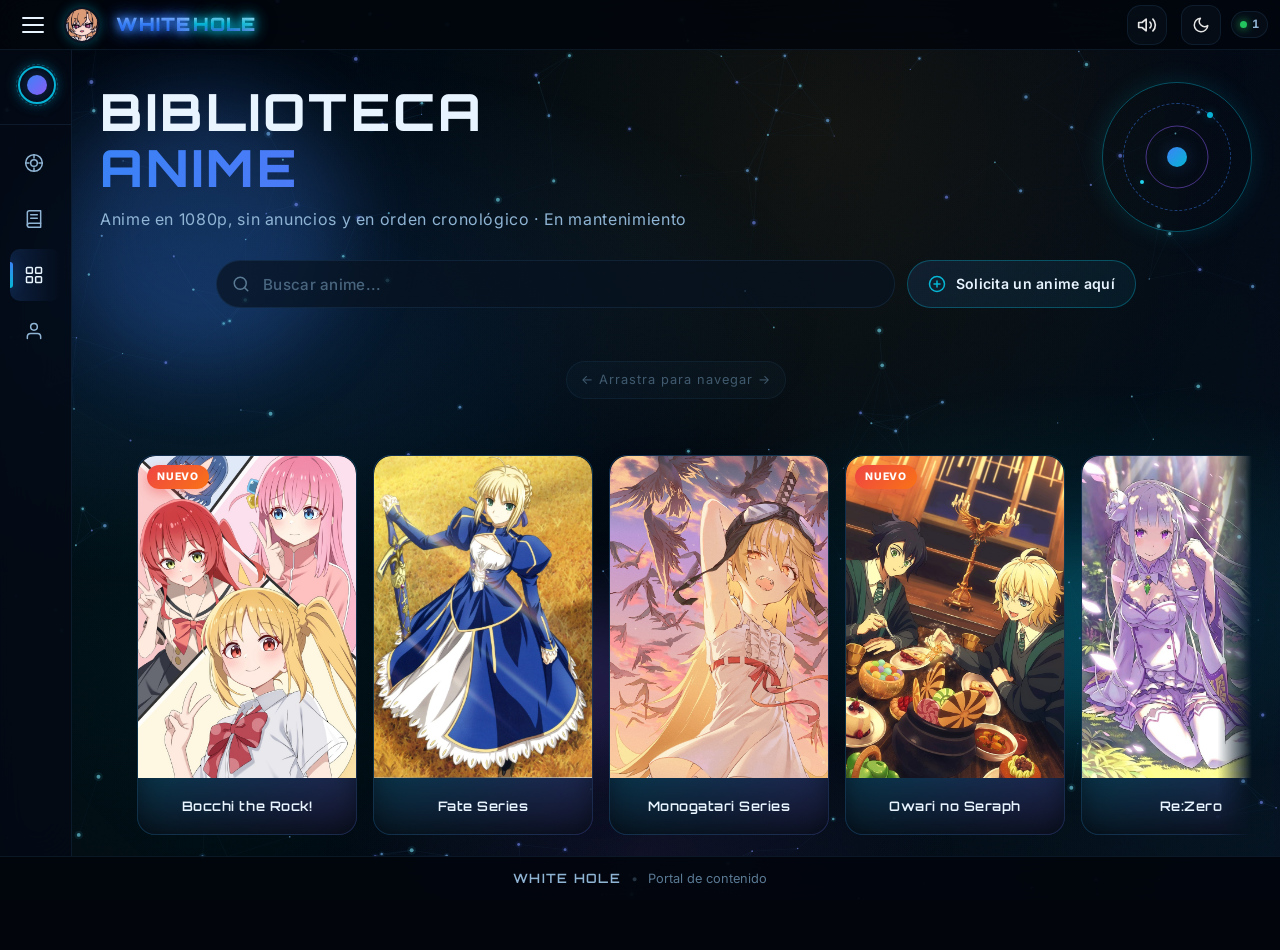
==== commit e48c87c7: "Add files via upload" ====
--- a/pages/library.html
+++ b/pages/library.html
@@ -119,7 +119,7 @@
           <span class="line">BIBLIOTECA</span>
           <span class="line accent">ANIME</span>
         </h2>
-        <p class="hero-sub">Arrastra las portadas • Toca para expandir</p>
+        <p class="hero-sub">Anime en 1080p, sin anuncios y en orden cronológico · En mantenimiento</p>
       </div>
       <div class="hero-deco">
         <div class="orbit orbit-1"></div>
